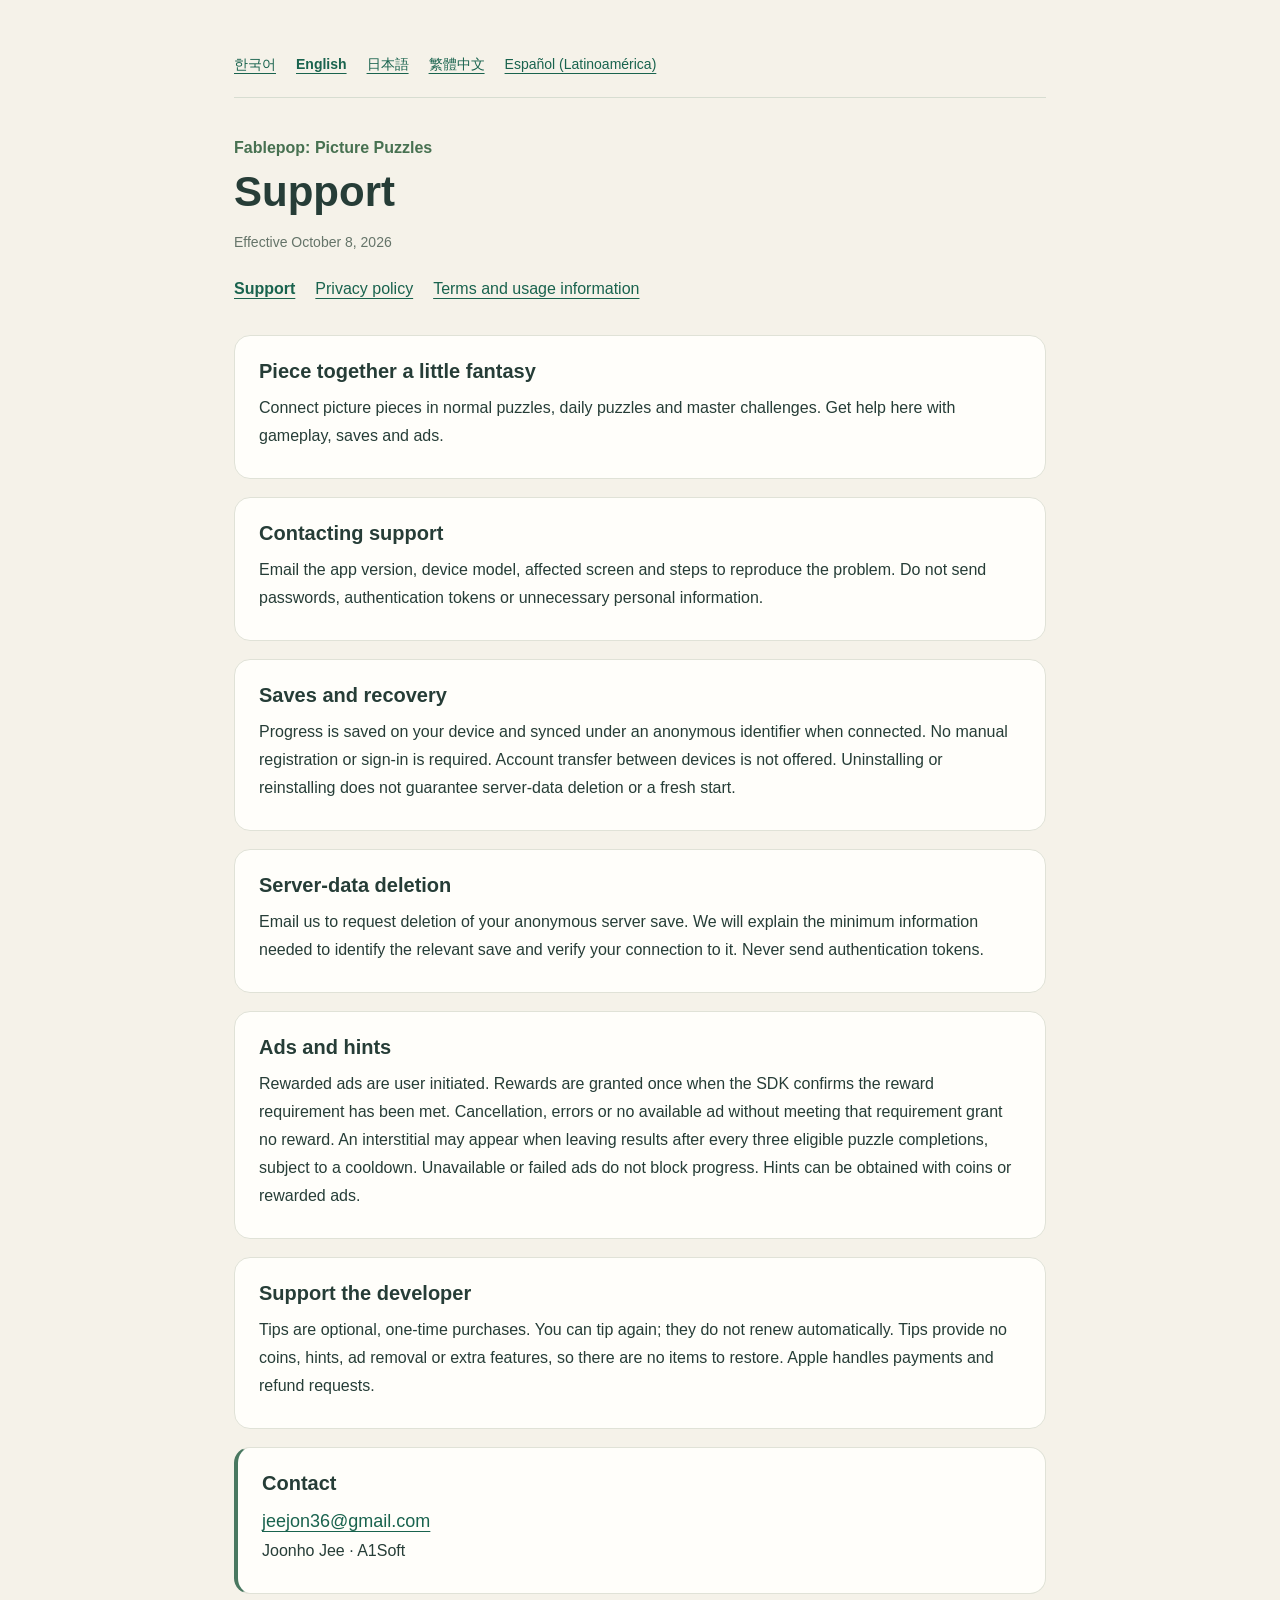
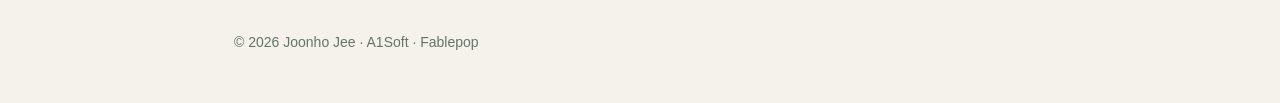
==== fablepop/index.html @ 6d2c57c0 "docs: disclose optional Fablepop developer tips" ====
<!doctype html>
<html lang="en"><head><meta charset="utf-8"><meta name="viewport" content="width=device-width,initial-scale=1"><meta name="description" content="Fablepop: Picture Puzzles — support, privacy and usage information"><title>Fablepop · Support</title><script>const languages=["ko","en","ja","zh-Hant","es-419"];let language=new URLSearchParams(location.search).get('lang');if(!languages.includes(language)){const n=navigator.language.toLowerCase();language=n.startsWith('ko')?'ko':n.startsWith('ja')?'ja':n.startsWith('zh')?'zh-Hant':n.startsWith('es')?'es-419':'en';}document.documentElement.lang=language;</script><link rel="stylesheet" href="./style.css"></head><body><main><nav class="languages" aria-label="Language"><a lang="ko" href="?lang=ko">한국어</a><a lang="en" href="?lang=en">English</a><a lang="ja" href="?lang=ja">日本語</a><a lang="zh-Hant" href="?lang=zh-Hant">繁體中文</a><a lang="es-419" href="?lang=es-419">Español (Latinoamérica)</a></nav><article data-lang="ko" lang="ko"><p class="brand">페이블팝 그림퍼즐</p><h1>고객지원</h1><p class="date">시행일: 2026년 10월 8일</p><nav aria-label="페이블팝 그림퍼즐"><a aria-current="page" href="./?lang=ko">고객지원</a><a  href="./privacy/?lang=ko">개인정보처리방침</a><a  href="./terms/?lang=ko">이용약관 및 안내</a></nav><section><h2>귀여운 환수와 완성하는 그림 이야기</h2><p>그림 조각을 연결하며 일반 퍼즐, 일일 퍼즐과 마스터 도전을 즐겨 보세요. 이 페이지에서 게임 이용, 저장 데이터와 광고 관련 도움을 받을 수 있습니다.</p></section><section><h2>문의할 때 알려 주세요</h2><p>앱 버전, 기기 모델, 문제가 발생한 화면과 재현 순서를 문의 이메일로 보내 주세요. 비밀번호, 인증 토큰이나 불필요한 개인정보는 보내지 마세요.</p></section><section><h2>진행도 저장과 복구</h2><p>별도 회원가입이나 로그인 입력 없이 진행도를 기기에 저장하고, 연결 가능할 때 익명 식별자로 서버와 동기화합니다. 다른 기기로의 계정 이전 기능은 없습니다. 앱 삭제·재설치만으로 서버 데이터 삭제나 진행도 초기화가 보장되지 않습니다.</p></section><section><h2>서버 데이터 삭제 요청</h2><p>서버의 익명 저장 데이터 삭제를 원하면 이메일로 문의해 주세요. 해당 저장 데이터와 요청자의 관계를 확인하는 데 필요한 최소한의 정보를 안내합니다. 인증 토큰은 보내지 마세요.</p></section><section><h2>광고와 힌트</h2><p>보상형 광고는 직접 선택해 시청하며, 광고 SDK가 보상 조건 충족을 확인하면 한 번 지급합니다. 보상 조건을 충족하지 않은 취소·오류·광고 없음에는 보상이 없습니다. 일반 전면 광고는 완료한 퍼즐 3판마다 결과에서 다음 화면으로 이동할 때 표시될 수 있으며 대기 시간 제한이 적용됩니다. 광고가 준비되지 않거나 실패하면 진행을 막지 않습니다. 코인이나 보상형 광고로 힌트를 얻을 수 있습니다.</p></section><section><h2>개발자 후원하기</h2><p>자발적인 일회성 후원입니다. 자동 갱신되지 않으며 반복 후원할 수 있어요. 코인·힌트·광고 제거·추가 기능은 제공하지 않아 복원할 아이템이 없습니다. 결제와 환불 요청은 Apple을 통해 처리됩니다.</p></section><section class="contact"><h2>문의</h2><a href="mailto:jeejon36@gmail.com">jeejon36@gmail.com</a><p>지준호(Joonho Jee) · A1Soft</p></section></article>
<article data-lang="en" lang="en"><p class="brand">Fablepop: Picture Puzzles</p><h1>Support</h1><p class="date">Effective October 8, 2026</p><nav aria-label="Fablepop: Picture Puzzles"><a aria-current="page" href="./?lang=en">Support</a><a  href="./privacy/?lang=en">Privacy policy</a><a  href="./terms/?lang=en">Terms and usage information</a></nav><section><h2>Piece together a little fantasy</h2><p>Connect picture pieces in normal puzzles, daily puzzles and master challenges. Get help here with gameplay, saves and ads.</p></section><section><h2>Contacting support</h2><p>Email the app version, device model, affected screen and steps to reproduce the problem. Do not send passwords, authentication tokens or unnecessary personal information.</p></section><section><h2>Saves and recovery</h2><p>Progress is saved on your device and synced under an anonymous identifier when connected. No manual registration or sign-in is required. Account transfer between devices is not offered. Uninstalling or reinstalling does not guarantee server-data deletion or a fresh start.</p></section><section><h2>Server-data deletion</h2><p>Email us to request deletion of your anonymous server save. We will explain the minimum information needed to identify the relevant save and verify your connection to it. Never send authentication tokens.</p></section><section><h2>Ads and hints</h2><p>Rewarded ads are user initiated. Rewards are granted once when the SDK confirms the reward requirement has been met. Cancellation, errors or no available ad without meeting that requirement grant no reward. An interstitial may appear when leaving results after every three eligible puzzle completions, subject to a cooldown. Unavailable or failed ads do not block progress. Hints can be obtained with coins or rewarded ads.</p></section><section><h2>Support the developer</h2><p>Tips are optional, one-time purchases. You can tip again; they do not renew automatically. Tips provide no coins, hints, ad removal or extra features, so there are no items to restore. Apple handles payments and refund requests.</p></section><section class="contact"><h2>Contact</h2><a href="mailto:jeejon36@gmail.com">jeejon36@gmail.com</a><p>Joonho Jee · A1Soft</p></section></article>
<article data-lang="ja" lang="ja"><p class="brand">フェイブルポップ：絵合わせパズル</p><h1>サポート</h1><p class="date">施行日：2026年10月8日</p><nav aria-label="フェイブルポップ：絵合わせパズル"><a aria-current="page" href="./?lang=ja">サポート</a><a  href="./privacy/?lang=ja">プライバシーポリシー</a><a  href="./terms/?lang=ja">利用規約・利用案内</a></nav><section><h2>幻獣たちの小さな物語</h2><p>絵のピースをつなぎ、通常・デイリー・マスターパズルを楽しめます。ゲーム、保存データ、広告についてはこちらへお問い合わせください。</p></section><section><h2>お問い合わせの際に</h2><p>アプリのバージョン、端末モデル、問題の画面と再現手順をメールでお知らせください。パスワード、認証トークン、不要な個人情報は送らないでください。</p></section><section><h2>保存と復元</h2><p>進行状況は端末に保存され、接続時に匿名識別子でサーバーと同期します。登録・ログイン情報の入力や別端末へのアカウント移行は提供していません。削除・再インストールだけではサーバーデータの削除や初期化は保証されません。サーバーデータの削除はメールでご依頼ください。対象の保存データとの関係を確認するために必要な最小限の情報をご案内します。</p></section><section><h2>広告とヒント</h2><p>リワード広告は任意です。SDKが報酬条件の達成を確認すると一度付与します。条件未達の中止・エラー・広告なしでは報酬はありません。対象パズルを3回クリアするごとに、結果から次の画面へ移動する際に全画面広告が表示される場合があり、待機時間の制限もあります。未準備・失敗した広告は進行を妨げません。コインやリワード広告でヒントを入手できます。</p></section><section><h2>開発者を応援する</h2><p>任意の一度きりの応援です。繰り返し購入できますが、自動更新はありません。コイン、ヒント、広告削除、追加機能は付かないため、復元するアイテムはありません。決済と返金申請はAppleが処理します。</p></section><section class="contact"><h2>お問い合わせ</h2><a href="mailto:jeejon36@gmail.com">jeejon36@gmail.com</a><p>Joonho Jee · A1Soft</p></section></article>
<article data-lang="zh-Hant" lang="zh-Hant"><p class="brand">Fablepop：拼圖物語</p><h1>客戶支援</h1><p class="date">生效日期：2026年10月8日</p><nav aria-label="Fablepop：拼圖物語"><a aria-current="page" href="./?lang=zh-Hant">客戶支援</a><a  href="./privacy/?lang=zh-Hant">隱私權政策</a><a  href="./terms/?lang=zh-Hant">使用條款與說明</a></nav><section><h2>拼出幻獸的小小故事</h2><p>連接圖片碎片，體驗一般、每日與大師拼圖。遊戲、存檔或廣告問題可透過下方信箱聯絡我們。</p></section><section><h2>聯絡時請提供</h2><p>請說明應用程式版本、裝置型號、發生問題的畫面與重現步驟。請勿傳送密碼、驗證權杖或不必要的個人資料。</p></section><section><h2>存檔與復原</h2><p>進度儲存在裝置上，連線時以匿名識別碼與伺服器同步。無須輸入註冊或登入資料，目前不提供跨裝置帳號移轉。移除或重新安裝並不保證刪除伺服器資料或重新開始。如需刪除伺服器存檔，請寄信，我們會說明辨識存檔與確認關係所需的最少資訊。</p></section><section><h2>廣告與提示</h2><p>獎勵廣告由您主動選擇，SDK確認達成獎勵條件後發放一次。未達條件的取消、錯誤或無廣告不發放獎勵。每完成3次符合條件的拼圖後，從結果前往下一畫面時可能顯示插頁廣告，並受冷卻時間限制。未準備好或失敗的廣告不會阻擋進度。可用金幣或獎勵廣告取得提示。</p></section><section><h2>支持開發者</h2><p>這是自願的一次性支持，可重複購買，不會自動續訂。不提供金幣、提示、移除廣告或額外功能，因此沒有可回復的道具。付款及退款申請由Apple處理。</p></section><section class="contact"><h2>聯絡我們</h2><a href="mailto:jeejon36@gmail.com">jeejon36@gmail.com</a><p>Joonho Jee · A1Soft</p></section></article>
<article data-lang="es-419" lang="es-419"><p class="brand">Fablepop: Rompecabezas</p><h1>Ayuda</h1><p class="date">Vigente desde el 8 de octubre de 2026</p><nav aria-label="Fablepop: Rompecabezas"><a aria-current="page" href="./?lang=es-419">Ayuda</a><a  href="./privacy/?lang=es-419">Política de privacidad</a><a  href="./terms/?lang=es-419">Términos e información de uso</a></nav><section><h2>Arma pequeñas historias de fantasía</h2><p>Une piezas en rompecabezas normales, diarios y desafíos de maestro. Aquí puedes pedir ayuda sobre el juego, los datos guardados y los anuncios.</p></section><section><h2>Al contactarnos</h2><p>Envía por correo la versión de la app, el modelo del dispositivo, la pantalla afectada y los pasos para reproducir el problema. No envíes contraseñas, tokens de autenticación ni datos personales innecesarios.</p></section><section><h2>Guardado y recuperación</h2><p>El progreso se guarda en tu dispositivo y se sincroniza con un identificador anónimo cuando hay conexión. No se requiere registro ni ingreso manual. No ofrecemos transferencia de cuentas entre dispositivos. Desinstalar o reinstalar no garantiza eliminar los datos del servidor ni empezar de cero. Para pedir su eliminación, escríbenos; te indicaremos la información mínima para identificar el guardado y verificar tu relación con él.</p></section><section><h2>Anuncios y pistas</h2><p>Los anuncios con recompensa son opcionales y otorgan la recompensa una vez cuando el SDK confirma el cumplimiento de la condición. Las cancelaciones, los errores o la falta de anuncios sin cumplirla no dan recompensa. Puede aparecer un anuncio intersticial al salir del resultado después de cada tres rompecabezas completados que cumplan las condiciones, sujeto a un tiempo de espera. Si el anuncio no está listo o falla, no bloquea el avance. Puedes obtener pistas con monedas o anuncios con recompensa.</p></section><section><h2>Apoya al desarrollador</h2><p>Las propinas son opcionales y de pago único. Puedes volver a apoyar; no se renuevan automáticamente. No incluyen monedas, pistas, eliminación de anuncios ni funciones adicionales, así que no hay objetos que restaurar. Apple procesa los pagos y las solicitudes de reembolso.</p></section><section class="contact"><h2>Contacto</h2><a href="mailto:jeejon36@gmail.com">jeejon36@gmail.com</a><p>Joonho Jee · A1Soft</p></section></article><footer>© 2026 Joonho Jee · A1Soft · Fablepop</footer></main><script>document.title=document.querySelector('[data-lang="'+language+'"] h1').textContent+' · Fablepop';document.querySelectorAll('.languages a').forEach(a=>{if(a.lang===language)a.setAttribute('aria-current','true');});</script></body></html>
---- fablepop/style.css ----
:root{color-scheme:light;font-family:-apple-system,BlinkMacSystemFont,"Segoe UI",sans-serif;color:#263d37;background:#f5f2e9;font-size:16px;line-height:1.75}*{box-sizing:border-box}body{margin:0}main{max-width:860px;margin:auto;padding:32px 24px 48px}nav{display:flex;flex-wrap:wrap;gap:10px 20px;margin:20px 0 32px}a{color:#19634e;text-underline-offset:4px;overflow-wrap:anywhere}a:focus-visible{outline:3px solid #b87518;outline-offset:5px;border-radius:3px}[aria-current]{font-weight:750}.languages{font-size:14px;border-bottom:1px solid #d7ddd1;padding-bottom:20px}.brand{font-size:16px;font-weight:700;color:#477151;margin:36px 0 4px}h1{font-size:clamp(28px,5vw,42px);line-height:1.25;margin:0 0 12px;overflow-wrap:anywhere}.date,footer{font-size:14px;color:#657469}section{padding:20px 24px;margin:18px 0;background:#fffefa;border:1px solid #e0e2d7;border-radius:16px}h2{font-size:20px;line-height:1.5;margin:0 0 8px}p{margin:0 0 8px;overflow-wrap:anywhere}.contact{border-left:4px solid #497860}.contact a{font-size:18px}footer{margin-top:36px}[data-lang]{display:none}html[lang=ko] [data-lang=ko],html[lang=en] [data-lang=en],html[lang=ja] [data-lang=ja],html[lang=zh-Hant] [data-lang=zh-Hant],html[lang=es-419] [data-lang=es-419]{display:block}@media(max-width:480px){main{padding:16px 18px 32px}section{padding:18px}nav{gap:12px 16px}h2{font-size:18px}}
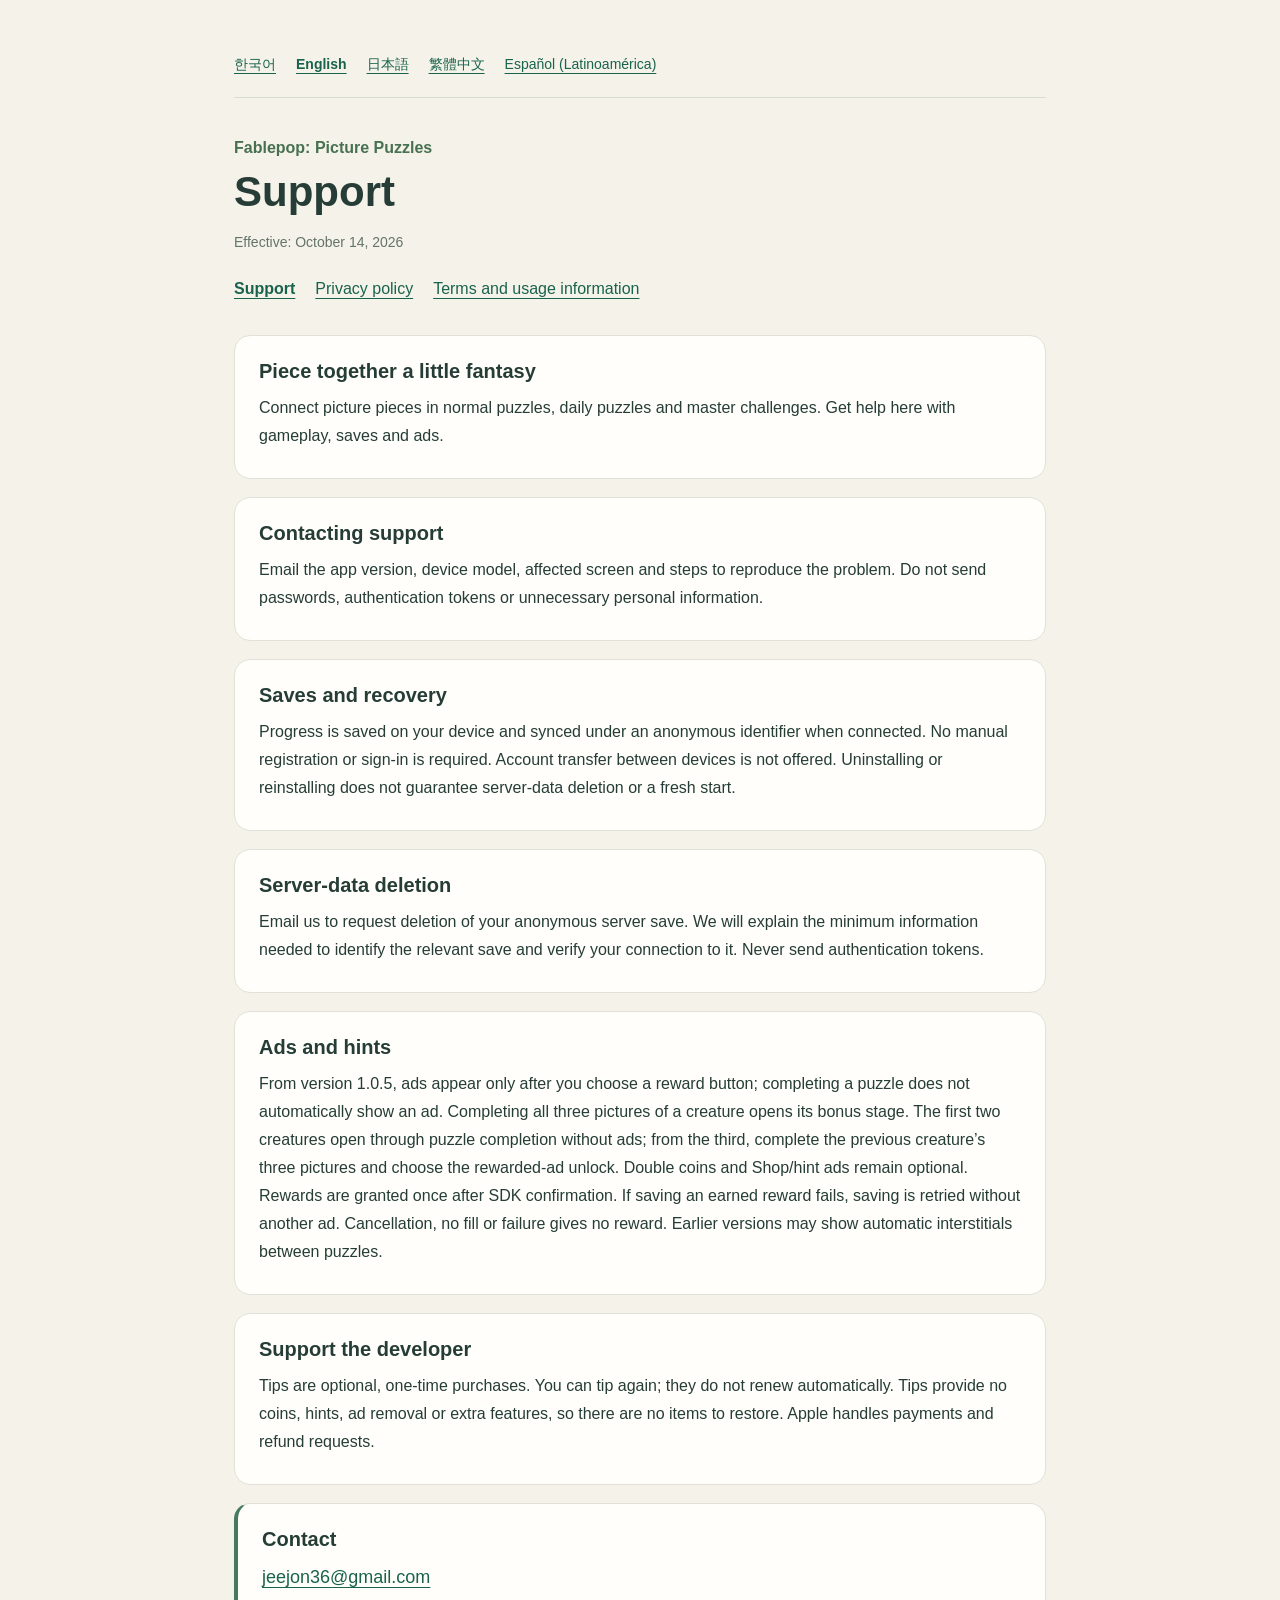
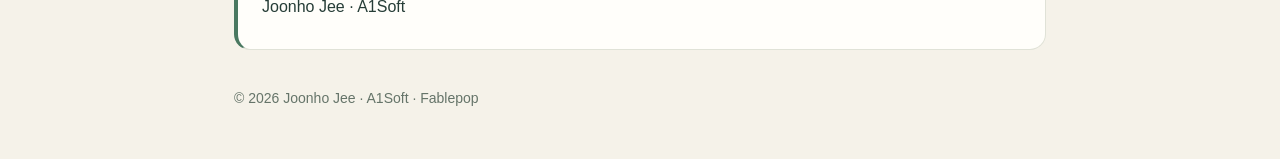
==== commit 7fa4ac69: "docs: disclose Fablepop 1.0.5 analytics and optional ads" ====
--- a/fablepop/index.html
+++ b/fablepop/index.html
@@ -1,6 +1,6 @@
 <!doctype html>
-<html lang="en"><head><meta charset="utf-8"><meta name="viewport" content="width=device-width,initial-scale=1"><meta name="description" content="Fablepop: Picture Puzzles — support, privacy and usage information"><title>Fablepop · Support</title><script>const languages=["ko","en","ja","zh-Hant","es-419"];let language=new URLSearchParams(location.search).get('lang');if(!languages.includes(language)){const n=navigator.language.toLowerCase();language=n.startsWith('ko')?'ko':n.startsWith('ja')?'ja':n.startsWith('zh')?'zh-Hant':n.startsWith('es')?'es-419':'en';}document.documentElement.lang=language;</script><link rel="stylesheet" href="./style.css"></head><body><main><nav class="languages" aria-label="Language"><a lang="ko" href="?lang=ko">한국어</a><a lang="en" href="?lang=en">English</a><a lang="ja" href="?lang=ja">日本語</a><a lang="zh-Hant" href="?lang=zh-Hant">繁體中文</a><a lang="es-419" href="?lang=es-419">Español (Latinoamérica)</a></nav><article data-lang="ko" lang="ko"><p class="brand">페이블팝 그림퍼즐</p><h1>고객지원</h1><p class="date">시행일: 2026년 10월 8일</p><nav aria-label="페이블팝 그림퍼즐"><a aria-current="page" href="./?lang=ko">고객지원</a><a  href="./privacy/?lang=ko">개인정보처리방침</a><a  href="./terms/?lang=ko">이용약관 및 안내</a></nav><section><h2>귀여운 환수와 완성하는 그림 이야기</h2><p>그림 조각을 연결하며 일반 퍼즐, 일일 퍼즐과 마스터 도전을 즐겨 보세요. 이 페이지에서 게임 이용, 저장 데이터와 광고 관련 도움을 받을 수 있습니다.</p></section><section><h2>문의할 때 알려 주세요</h2><p>앱 버전, 기기 모델, 문제가 발생한 화면과 재현 순서를 문의 이메일로 보내 주세요. 비밀번호, 인증 토큰이나 불필요한 개인정보는 보내지 마세요.</p></section><section><h2>진행도 저장과 복구</h2><p>별도 회원가입이나 로그인 입력 없이 진행도를 기기에 저장하고, 연결 가능할 때 익명 식별자로 서버와 동기화합니다. 다른 기기로의 계정 이전 기능은 없습니다. 앱 삭제·재설치만으로 서버 데이터 삭제나 진행도 초기화가 보장되지 않습니다.</p></section><section><h2>서버 데이터 삭제 요청</h2><p>서버의 익명 저장 데이터 삭제를 원하면 이메일로 문의해 주세요. 해당 저장 데이터와 요청자의 관계를 확인하는 데 필요한 최소한의 정보를 안내합니다. 인증 토큰은 보내지 마세요.</p></section><section><h2>광고와 힌트</h2><p>보상형 광고는 직접 선택해 시청하며, 광고 SDK가 보상 조건 충족을 확인하면 한 번 지급합니다. 보상 조건을 충족하지 않은 취소·오류·광고 없음에는 보상이 없습니다. 일반 전면 광고는 완료한 퍼즐 3판마다 결과에서 다음 화면으로 이동할 때 표시될 수 있으며 대기 시간 제한이 적용됩니다. 광고가 준비되지 않거나 실패하면 진행을 막지 않습니다. 코인이나 보상형 광고로 힌트를 얻을 수 있습니다.</p></section><section><h2>개발자 후원하기</h2><p>자발적인 일회성 후원입니다. 자동 갱신되지 않으며 반복 후원할 수 있어요. 코인·힌트·광고 제거·추가 기능은 제공하지 않아 복원할 아이템이 없습니다. 결제와 환불 요청은 Apple을 통해 처리됩니다.</p></section><section class="contact"><h2>문의</h2><a href="mailto:jeejon36@gmail.com">jeejon36@gmail.com</a><p>지준호(Joonho Jee) · A1Soft</p></section></article>
-<article data-lang="en" lang="en"><p class="brand">Fablepop: Picture Puzzles</p><h1>Support</h1><p class="date">Effective October 8, 2026</p><nav aria-label="Fablepop: Picture Puzzles"><a aria-current="page" href="./?lang=en">Support</a><a  href="./privacy/?lang=en">Privacy policy</a><a  href="./terms/?lang=en">Terms and usage information</a></nav><section><h2>Piece together a little fantasy</h2><p>Connect picture pieces in normal puzzles, daily puzzles and master challenges. Get help here with gameplay, saves and ads.</p></section><section><h2>Contacting support</h2><p>Email the app version, device model, affected screen and steps to reproduce the problem. Do not send passwords, authentication tokens or unnecessary personal information.</p></section><section><h2>Saves and recovery</h2><p>Progress is saved on your device and synced under an anonymous identifier when connected. No manual registration or sign-in is required. Account transfer between devices is not offered. Uninstalling or reinstalling does not guarantee server-data deletion or a fresh start.</p></section><section><h2>Server-data deletion</h2><p>Email us to request deletion of your anonymous server save. We will explain the minimum information needed to identify the relevant save and verify your connection to it. Never send authentication tokens.</p></section><section><h2>Ads and hints</h2><p>Rewarded ads are user initiated. Rewards are granted once when the SDK confirms the reward requirement has been met. Cancellation, errors or no available ad without meeting that requirement grant no reward. An interstitial may appear when leaving results after every three eligible puzzle completions, subject to a cooldown. Unavailable or failed ads do not block progress. Hints can be obtained with coins or rewarded ads.</p></section><section><h2>Support the developer</h2><p>Tips are optional, one-time purchases. You can tip again; they do not renew automatically. Tips provide no coins, hints, ad removal or extra features, so there are no items to restore. Apple handles payments and refund requests.</p></section><section class="contact"><h2>Contact</h2><a href="mailto:jeejon36@gmail.com">jeejon36@gmail.com</a><p>Joonho Jee · A1Soft</p></section></article>
-<article data-lang="ja" lang="ja"><p class="brand">フェイブルポップ：絵合わせパズル</p><h1>サポート</h1><p class="date">施行日：2026年10月8日</p><nav aria-label="フェイブルポップ：絵合わせパズル"><a aria-current="page" href="./?lang=ja">サポート</a><a  href="./privacy/?lang=ja">プライバシーポリシー</a><a  href="./terms/?lang=ja">利用規約・利用案内</a></nav><section><h2>幻獣たちの小さな物語</h2><p>絵のピースをつなぎ、通常・デイリー・マスターパズルを楽しめます。ゲーム、保存データ、広告についてはこちらへお問い合わせください。</p></section><section><h2>お問い合わせの際に</h2><p>アプリのバージョン、端末モデル、問題の画面と再現手順をメールでお知らせください。パスワード、認証トークン、不要な個人情報は送らないでください。</p></section><section><h2>保存と復元</h2><p>進行状況は端末に保存され、接続時に匿名識別子でサーバーと同期します。登録・ログイン情報の入力や別端末へのアカウント移行は提供していません。削除・再インストールだけではサーバーデータの削除や初期化は保証されません。サーバーデータの削除はメールでご依頼ください。対象の保存データとの関係を確認するために必要な最小限の情報をご案内します。</p></section><section><h2>広告とヒント</h2><p>リワード広告は任意です。SDKが報酬条件の達成を確認すると一度付与します。条件未達の中止・エラー・広告なしでは報酬はありません。対象パズルを3回クリアするごとに、結果から次の画面へ移動する際に全画面広告が表示される場合があり、待機時間の制限もあります。未準備・失敗した広告は進行を妨げません。コインやリワード広告でヒントを入手できます。</p></section><section><h2>開発者を応援する</h2><p>任意の一度きりの応援です。繰り返し購入できますが、自動更新はありません。コイン、ヒント、広告削除、追加機能は付かないため、復元するアイテムはありません。決済と返金申請はAppleが処理します。</p></section><section class="contact"><h2>お問い合わせ</h2><a href="mailto:jeejon36@gmail.com">jeejon36@gmail.com</a><p>Joonho Jee · A1Soft</p></section></article>
-<article data-lang="zh-Hant" lang="zh-Hant"><p class="brand">Fablepop：拼圖物語</p><h1>客戶支援</h1><p class="date">生效日期：2026年10月8日</p><nav aria-label="Fablepop：拼圖物語"><a aria-current="page" href="./?lang=zh-Hant">客戶支援</a><a  href="./privacy/?lang=zh-Hant">隱私權政策</a><a  href="./terms/?lang=zh-Hant">使用條款與說明</a></nav><section><h2>拼出幻獸的小小故事</h2><p>連接圖片碎片，體驗一般、每日與大師拼圖。遊戲、存檔或廣告問題可透過下方信箱聯絡我們。</p></section><section><h2>聯絡時請提供</h2><p>請說明應用程式版本、裝置型號、發生問題的畫面與重現步驟。請勿傳送密碼、驗證權杖或不必要的個人資料。</p></section><section><h2>存檔與復原</h2><p>進度儲存在裝置上，連線時以匿名識別碼與伺服器同步。無須輸入註冊或登入資料，目前不提供跨裝置帳號移轉。移除或重新安裝並不保證刪除伺服器資料或重新開始。如需刪除伺服器存檔，請寄信，我們會說明辨識存檔與確認關係所需的最少資訊。</p></section><section><h2>廣告與提示</h2><p>獎勵廣告由您主動選擇，SDK確認達成獎勵條件後發放一次。未達條件的取消、錯誤或無廣告不發放獎勵。每完成3次符合條件的拼圖後，從結果前往下一畫面時可能顯示插頁廣告，並受冷卻時間限制。未準備好或失敗的廣告不會阻擋進度。可用金幣或獎勵廣告取得提示。</p></section><section><h2>支持開發者</h2><p>這是自願的一次性支持，可重複購買，不會自動續訂。不提供金幣、提示、移除廣告或額外功能，因此沒有可回復的道具。付款及退款申請由Apple處理。</p></section><section class="contact"><h2>聯絡我們</h2><a href="mailto:jeejon36@gmail.com">jeejon36@gmail.com</a><p>Joonho Jee · A1Soft</p></section></article>
-<article data-lang="es-419" lang="es-419"><p class="brand">Fablepop: Rompecabezas</p><h1>Ayuda</h1><p class="date">Vigente desde el 8 de octubre de 2026</p><nav aria-label="Fablepop: Rompecabezas"><a aria-current="page" href="./?lang=es-419">Ayuda</a><a  href="./privacy/?lang=es-419">Política de privacidad</a><a  href="./terms/?lang=es-419">Términos e información de uso</a></nav><section><h2>Arma pequeñas historias de fantasía</h2><p>Une piezas en rompecabezas normales, diarios y desafíos de maestro. Aquí puedes pedir ayuda sobre el juego, los datos guardados y los anuncios.</p></section><section><h2>Al contactarnos</h2><p>Envía por correo la versión de la app, el modelo del dispositivo, la pantalla afectada y los pasos para reproducir el problema. No envíes contraseñas, tokens de autenticación ni datos personales innecesarios.</p></section><section><h2>Guardado y recuperación</h2><p>El progreso se guarda en tu dispositivo y se sincroniza con un identificador anónimo cuando hay conexión. No se requiere registro ni ingreso manual. No ofrecemos transferencia de cuentas entre dispositivos. Desinstalar o reinstalar no garantiza eliminar los datos del servidor ni empezar de cero. Para pedir su eliminación, escríbenos; te indicaremos la información mínima para identificar el guardado y verificar tu relación con él.</p></section><section><h2>Anuncios y pistas</h2><p>Los anuncios con recompensa son opcionales y otorgan la recompensa una vez cuando el SDK confirma el cumplimiento de la condición. Las cancelaciones, los errores o la falta de anuncios sin cumplirla no dan recompensa. Puede aparecer un anuncio intersticial al salir del resultado después de cada tres rompecabezas completados que cumplan las condiciones, sujeto a un tiempo de espera. Si el anuncio no está listo o falla, no bloquea el avance. Puedes obtener pistas con monedas o anuncios con recompensa.</p></section><section><h2>Apoya al desarrollador</h2><p>Las propinas son opcionales y de pago único. Puedes volver a apoyar; no se renuevan automáticamente. No incluyen monedas, pistas, eliminación de anuncios ni funciones adicionales, así que no hay objetos que restaurar. Apple procesa los pagos y las solicitudes de reembolso.</p></section><section class="contact"><h2>Contacto</h2><a href="mailto:jeejon36@gmail.com">jeejon36@gmail.com</a><p>Joonho Jee · A1Soft</p></section></article><footer>© 2026 Joonho Jee · A1Soft · Fablepop</footer></main><script>document.title=document.querySelector('[data-lang="'+language+'"] h1').textContent+' · Fablepop';document.querySelectorAll('.languages a').forEach(a=>{if(a.lang===language)a.setAttribute('aria-current','true');});</script></body></html>
+<html lang="en"><head><meta charset="utf-8"><meta name="viewport" content="width=device-width,initial-scale=1"><meta name="description" content="Fablepop: Picture Puzzles — support, privacy and usage information"><title>Fablepop · Support</title><script>const languages=["ko","en","ja","zh-Hant","es-419"];let language=new URLSearchParams(location.search).get('lang');if(!languages.includes(language)){const n=navigator.language.toLowerCase();language=n.startsWith('ko')?'ko':n.startsWith('ja')?'ja':n.startsWith('zh')?'zh-Hant':n.startsWith('es')?'es-419':'en';}document.documentElement.lang=language;</script><link rel="stylesheet" href="./style.css"></head><body><main><nav class="languages" aria-label="Language"><a lang="ko" href="?lang=ko">한국어</a><a lang="en" href="?lang=en">English</a><a lang="ja" href="?lang=ja">日本語</a><a lang="zh-Hant" href="?lang=zh-Hant">繁體中文</a><a lang="es-419" href="?lang=es-419">Español (Latinoamérica)</a></nav><article data-lang="ko" lang="ko"><p class="brand">페이블팝 그림퍼즐</p><h1>고객지원</h1><p class="date">시행일: 2026년 10월 14일</p><nav aria-label="페이블팝 그림퍼즐"><a aria-current="page" href="./?lang=ko">고객지원</a><a  href="./privacy/?lang=ko">개인정보처리방침</a><a  href="./terms/?lang=ko">이용약관 및 안내</a></nav><section><h2>귀여운 환수와 완성하는 그림 이야기</h2><p>그림 조각을 연결하며 일반 퍼즐, 일일 퍼즐과 마스터 도전을 즐겨 보세요. 이 페이지에서 게임 이용, 저장 데이터와 광고 관련 도움을 받을 수 있습니다.</p></section><section><h2>문의할 때 알려 주세요</h2><p>앱 버전, 기기 모델, 문제가 발생한 화면과 재현 순서를 문의 이메일로 보내 주세요. 비밀번호, 인증 토큰이나 불필요한 개인정보는 보내지 마세요.</p></section><section><h2>진행도 저장과 복구</h2><p>별도 회원가입이나 로그인 입력 없이 진행도를 기기에 저장하고, 연결 가능할 때 익명 식별자로 서버와 동기화합니다. 다른 기기로의 계정 이전 기능은 없습니다. 앱 삭제·재설치만으로 서버 데이터 삭제나 진행도 초기화가 보장되지 않습니다.</p></section><section><h2>서버 데이터 삭제 요청</h2><p>서버의 익명 저장 데이터 삭제를 원하면 이메일로 문의해 주세요. 해당 저장 데이터와 요청자의 관계를 확인하는 데 필요한 최소한의 정보를 안내합니다. 인증 토큰은 보내지 마세요.</p></section><section><h2>광고와 힌트</h2><p>1.0.5부터 광고는 이용자가 보상 버튼을 직접 선택할 때만 표시됩니다. 퍼즐 완료만으로 자동 광고가 나오지 않습니다. 각 환수의 그림 3장을 완성하면 보너스 판이 열립니다. 첫 두 환수는 이전 그림을 완료하면 광고 없이 열리고, 세 번째부터는 이전 환수의 그림 3장을 완료한 뒤 광고를 선택해 해금합니다. 2배 코인 보상과 상점·힌트 광고도 선택 사항입니다. SDK가 보상 조건 충족을 확인하면 한 번 지급하며, 보상을 얻은 뒤 저장에 실패하면 광고를 다시 보지 않고 저장을 재시도합니다. 취소·광고 없음·실패 시 보상은 지급되지 않습니다. 이전 버전에는 퍼즐 사이에 자동 전면 광고가 있을 수 있습니다.</p></section><section><h2>개발자 후원하기</h2><p>자발적인 일회성 후원입니다. 자동 갱신되지 않으며 반복 후원할 수 있어요. 코인·힌트·광고 제거·추가 기능은 제공하지 않아 복원할 아이템이 없습니다. 결제와 환불 요청은 Apple을 통해 처리됩니다.</p></section><section class="contact"><h2>문의</h2><a href="mailto:jeejon36@gmail.com">jeejon36@gmail.com</a><p>지준호(Joonho Jee) · A1Soft</p></section></article>
+<article data-lang="en" lang="en"><p class="brand">Fablepop: Picture Puzzles</p><h1>Support</h1><p class="date">Effective: October 14, 2026</p><nav aria-label="Fablepop: Picture Puzzles"><a aria-current="page" href="./?lang=en">Support</a><a  href="./privacy/?lang=en">Privacy policy</a><a  href="./terms/?lang=en">Terms and usage information</a></nav><section><h2>Piece together a little fantasy</h2><p>Connect picture pieces in normal puzzles, daily puzzles and master challenges. Get help here with gameplay, saves and ads.</p></section><section><h2>Contacting support</h2><p>Email the app version, device model, affected screen and steps to reproduce the problem. Do not send passwords, authentication tokens or unnecessary personal information.</p></section><section><h2>Saves and recovery</h2><p>Progress is saved on your device and synced under an anonymous identifier when connected. No manual registration or sign-in is required. Account transfer between devices is not offered. Uninstalling or reinstalling does not guarantee server-data deletion or a fresh start.</p></section><section><h2>Server-data deletion</h2><p>Email us to request deletion of your anonymous server save. We will explain the minimum information needed to identify the relevant save and verify your connection to it. Never send authentication tokens.</p></section><section><h2>Ads and hints</h2><p>From version 1.0.5, ads appear only after you choose a reward button; completing a puzzle does not automatically show an ad. Completing all three pictures of a creature opens its bonus stage. The first two creatures open through puzzle completion without ads; from the third, complete the previous creature’s three pictures and choose the rewarded-ad unlock. Double coins and Shop/hint ads remain optional. Rewards are granted once after SDK confirmation. If saving an earned reward fails, saving is retried without another ad. Cancellation, no fill or failure gives no reward. Earlier versions may show automatic interstitials between puzzles.</p></section><section><h2>Support the developer</h2><p>Tips are optional, one-time purchases. You can tip again; they do not renew automatically. Tips provide no coins, hints, ad removal or extra features, so there are no items to restore. Apple handles payments and refund requests.</p></section><section class="contact"><h2>Contact</h2><a href="mailto:jeejon36@gmail.com">jeejon36@gmail.com</a><p>Joonho Jee · A1Soft</p></section></article>
+<article data-lang="ja" lang="ja"><p class="brand">フェイブルポップ：絵合わせパズル</p><h1>サポート</h1><p class="date">施行日：2026年10月14日</p><nav aria-label="フェイブルポップ：絵合わせパズル"><a aria-current="page" href="./?lang=ja">サポート</a><a  href="./privacy/?lang=ja">プライバシーポリシー</a><a  href="./terms/?lang=ja">利用規約・利用案内</a></nav><section><h2>幻獣たちの小さな物語</h2><p>絵のピースをつなぎ、通常・デイリー・マスターパズルを楽しめます。ゲーム、保存データ、広告についてはこちらへお問い合わせください。</p></section><section><h2>お問い合わせの際に</h2><p>アプリのバージョン、端末モデル、問題の画面と再現手順をメールでお知らせください。パスワード、認証トークン、不要な個人情報は送らないでください。</p></section><section><h2>保存と復元</h2><p>進行状況は端末に保存され、接続時に匿名識別子でサーバーと同期します。登録・ログイン情報の入力や別端末へのアカウント移行は提供していません。削除・再インストールだけではサーバーデータの削除や初期化は保証されません。サーバーデータの削除はメールでご依頼ください。対象の保存データとの関係を確認するために必要な最小限の情報をご案内します。</p></section><section><h2>広告とヒント</h2><p>1.0.5以降、広告は報酬ボタンを自分で選んだ場合にのみ表示され、パズルのクリアだけでは自動表示されません。幻獣の絵3枚を完成するとボーナスステージが開きます。最初の2体は前の絵を完成すると広告なしで開き、3体目以降は前の幻獣の絵3枚を完成した後、報酬広告を選んで解放します。コイン2倍やショップ・ヒントの広告も任意です。SDKが条件達成を確認すると報酬を1回付与します。獲得後の保存に失敗した場合は広告を再視聴せず保存を再試行します。キャンセル・広告なし・失敗では報酬は付与されません。旧バージョンではパズル間に自動広告が表示される場合があります。</p></section><section><h2>開発者を応援する</h2><p>任意の一度きりの応援です。繰り返し購入できますが、自動更新はありません。コイン、ヒント、広告削除、追加機能は付かないため、復元するアイテムはありません。決済と返金申請はAppleが処理します。</p></section><section class="contact"><h2>お問い合わせ</h2><a href="mailto:jeejon36@gmail.com">jeejon36@gmail.com</a><p>Joonho Jee · A1Soft</p></section></article>
+<article data-lang="zh-Hant" lang="zh-Hant"><p class="brand">Fablepop：拼圖物語</p><h1>客戶支援</h1><p class="date">生效日期：2026年10月14日</p><nav aria-label="Fablepop：拼圖物語"><a aria-current="page" href="./?lang=zh-Hant">客戶支援</a><a  href="./privacy/?lang=zh-Hant">隱私權政策</a><a  href="./terms/?lang=zh-Hant">使用條款與說明</a></nav><section><h2>拼出幻獸的小小故事</h2><p>連接圖片碎片，體驗一般、每日與大師拼圖。遊戲、存檔或廣告問題可透過下方信箱聯絡我們。</p></section><section><h2>聯絡時請提供</h2><p>請說明應用程式版本、裝置型號、發生問題的畫面與重現步驟。請勿傳送密碼、驗證權杖或不必要的個人資料。</p></section><section><h2>存檔與復原</h2><p>進度儲存在裝置上，連線時以匿名識別碼與伺服器同步。無須輸入註冊或登入資料，目前不提供跨裝置帳號移轉。移除或重新安裝並不保證刪除伺服器資料或重新開始。如需刪除伺服器存檔，請寄信，我們會說明辨識存檔與確認關係所需的最少資訊。</p></section><section><h2>廣告與提示</h2><p>自1.0.5起，只有主動選擇獎勵按鈕才會顯示廣告，完成拼圖不會自動跳出廣告。完成同一幻獸的3張圖片可解鎖獎勵關卡。前兩隻幻獸只需完成前面的拼圖；第三隻起，完成前一隻幻獸的3張圖片後，可選擇觀看獎勵廣告解鎖。雙倍金幣及商店、提示廣告也由你選擇。SDK確認符合條件後只發放一次獎勵。獲得獎勵後若儲存失敗，會重試儲存而不要求再看廣告。取消、沒有廣告或失敗不會獲得獎勵。舊版本可能在拼圖之間自動顯示插頁廣告。</p></section><section><h2>支持開發者</h2><p>這是自願的一次性支持，可重複購買，不會自動續訂。不提供金幣、提示、移除廣告或額外功能，因此沒有可回復的道具。付款及退款申請由Apple處理。</p></section><section class="contact"><h2>聯絡我們</h2><a href="mailto:jeejon36@gmail.com">jeejon36@gmail.com</a><p>Joonho Jee · A1Soft</p></section></article>
+<article data-lang="es-419" lang="es-419"><p class="brand">Fablepop: Rompecabezas</p><h1>Ayuda</h1><p class="date">Vigente desde el 14 de octubre de 2026</p><nav aria-label="Fablepop: Rompecabezas"><a aria-current="page" href="./?lang=es-419">Ayuda</a><a  href="./privacy/?lang=es-419">Política de privacidad</a><a  href="./terms/?lang=es-419">Términos e información de uso</a></nav><section><h2>Arma pequeñas historias de fantasía</h2><p>Une piezas en rompecabezas normales, diarios y desafíos de maestro. Aquí puedes pedir ayuda sobre el juego, los datos guardados y los anuncios.</p></section><section><h2>Al contactarnos</h2><p>Envía por correo la versión de la app, el modelo del dispositivo, la pantalla afectada y los pasos para reproducir el problema. No envíes contraseñas, tokens de autenticación ni datos personales innecesarios.</p></section><section><h2>Guardado y recuperación</h2><p>El progreso se guarda en tu dispositivo y se sincroniza con un identificador anónimo cuando hay conexión. No se requiere registro ni ingreso manual. No ofrecemos transferencia de cuentas entre dispositivos. Desinstalar o reinstalar no garantiza eliminar los datos del servidor ni empezar de cero. Para pedir su eliminación, escríbenos; te indicaremos la información mínima para identificar el guardado y verificar tu relación con él.</p></section><section><h2>Anuncios y pistas</h2><p>Desde la versión 1.0.5, los anuncios aparecen solo al elegir un botón de recompensa; completar un rompecabezas no muestra anuncios automáticamente. Completar las tres imágenes de una criatura abre su nivel de bonificación. Las primeras dos criaturas se abren al completar las imágenes anteriores, sin anuncios. Desde la tercera, completa las tres imágenes de la criatura anterior y elige el anuncio con recompensa para desbloquearla. Duplicar monedas y los anuncios de tienda o pistas siguen siendo opcionales. La recompensa se entrega una vez tras la confirmación del SDK. Si falla el guardado de una recompensa ganada, se reintenta sin otro anuncio. Cancelar, no tener anuncios disponibles o un error no otorga recompensas. Versiones anteriores pueden mostrar intersticiales automáticos entre rompecabezas.</p></section><section><h2>Apoya al desarrollador</h2><p>Las propinas son opcionales y de pago único. Puedes volver a apoyar; no se renuevan automáticamente. No incluyen monedas, pistas, eliminación de anuncios ni funciones adicionales, así que no hay objetos que restaurar. Apple procesa los pagos y las solicitudes de reembolso.</p></section><section class="contact"><h2>Contacto</h2><a href="mailto:jeejon36@gmail.com">jeejon36@gmail.com</a><p>Joonho Jee · A1Soft</p></section></article><footer>© 2026 Joonho Jee · A1Soft · Fablepop</footer></main><script>document.title=document.querySelector('[data-lang="'+language+'"] h1').textContent+' · Fablepop';document.querySelectorAll('.languages a').forEach(a=>{if(a.lang===language)a.setAttribute('aria-current','true');});</script></body></html>
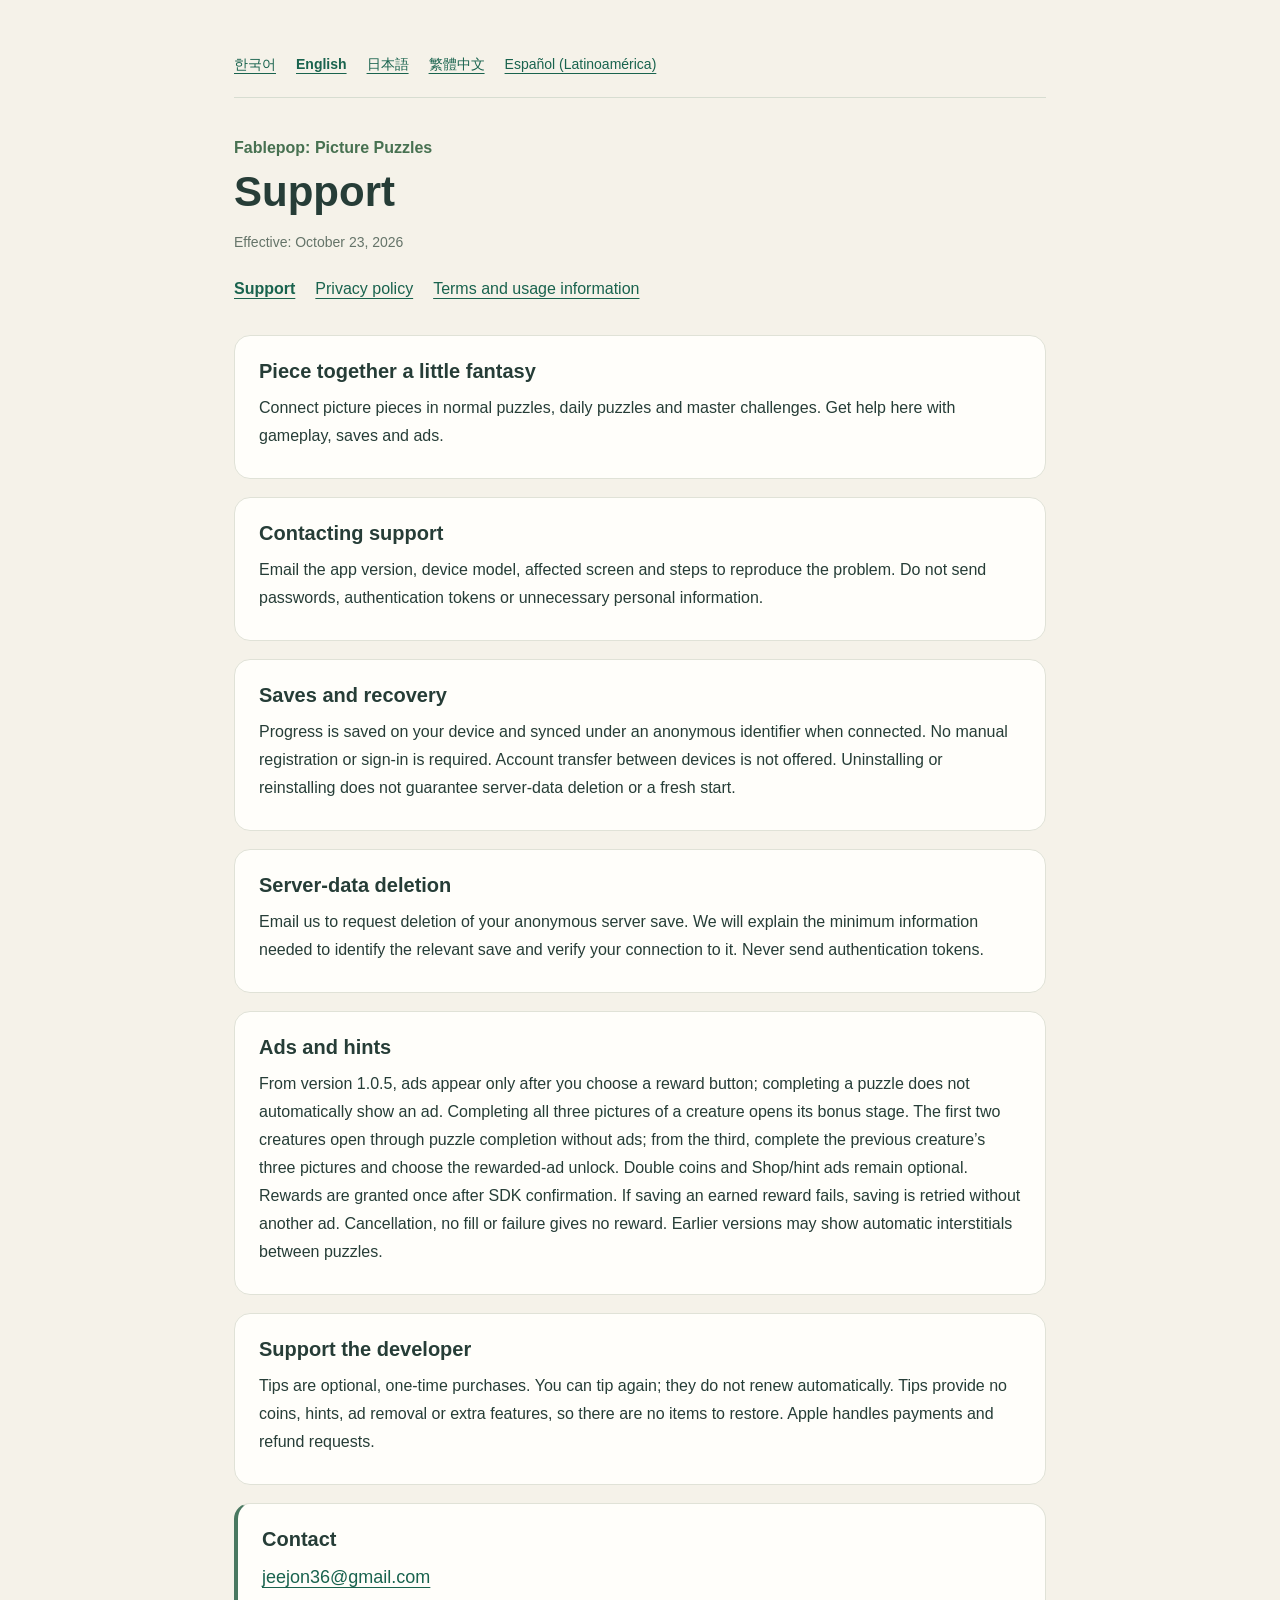
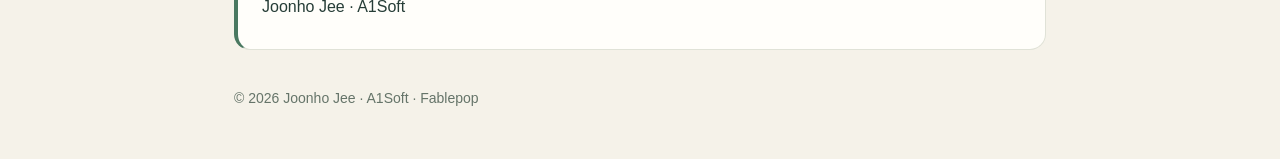
==== commit 15d454f8: "docs(fablepop): disclose Android privacy behavior and iOS-only tips" ====
--- a/fablepop/index.html
+++ b/fablepop/index.html
@@ -1,6 +1,6 @@
 <!doctype html>
-<html lang="en"><head><meta charset="utf-8"><meta name="viewport" content="width=device-width,initial-scale=1"><meta name="description" content="Fablepop: Picture Puzzles — support, privacy and usage information"><title>Fablepop · Support</title><script>const languages=["ko","en","ja","zh-Hant","es-419"];let language=new URLSearchParams(location.search).get('lang');if(!languages.includes(language)){const n=navigator.language.toLowerCase();language=n.startsWith('ko')?'ko':n.startsWith('ja')?'ja':n.startsWith('zh')?'zh-Hant':n.startsWith('es')?'es-419':'en';}document.documentElement.lang=language;</script><link rel="stylesheet" href="./style.css"></head><body><main><nav class="languages" aria-label="Language"><a lang="ko" href="?lang=ko">한국어</a><a lang="en" href="?lang=en">English</a><a lang="ja" href="?lang=ja">日本語</a><a lang="zh-Hant" href="?lang=zh-Hant">繁體中文</a><a lang="es-419" href="?lang=es-419">Español (Latinoamérica)</a></nav><article data-lang="ko" lang="ko"><p class="brand">페이블팝 그림퍼즐</p><h1>고객지원</h1><p class="date">시행일: 2026년 10월 14일</p><nav aria-label="페이블팝 그림퍼즐"><a aria-current="page" href="./?lang=ko">고객지원</a><a  href="./privacy/?lang=ko">개인정보처리방침</a><a  href="./terms/?lang=ko">이용약관 및 안내</a></nav><section><h2>귀여운 환수와 완성하는 그림 이야기</h2><p>그림 조각을 연결하며 일반 퍼즐, 일일 퍼즐과 마스터 도전을 즐겨 보세요. 이 페이지에서 게임 이용, 저장 데이터와 광고 관련 도움을 받을 수 있습니다.</p></section><section><h2>문의할 때 알려 주세요</h2><p>앱 버전, 기기 모델, 문제가 발생한 화면과 재현 순서를 문의 이메일로 보내 주세요. 비밀번호, 인증 토큰이나 불필요한 개인정보는 보내지 마세요.</p></section><section><h2>진행도 저장과 복구</h2><p>별도 회원가입이나 로그인 입력 없이 진행도를 기기에 저장하고, 연결 가능할 때 익명 식별자로 서버와 동기화합니다. 다른 기기로의 계정 이전 기능은 없습니다. 앱 삭제·재설치만으로 서버 데이터 삭제나 진행도 초기화가 보장되지 않습니다.</p></section><section><h2>서버 데이터 삭제 요청</h2><p>서버의 익명 저장 데이터 삭제를 원하면 이메일로 문의해 주세요. 해당 저장 데이터와 요청자의 관계를 확인하는 데 필요한 최소한의 정보를 안내합니다. 인증 토큰은 보내지 마세요.</p></section><section><h2>광고와 힌트</h2><p>1.0.5부터 광고는 이용자가 보상 버튼을 직접 선택할 때만 표시됩니다. 퍼즐 완료만으로 자동 광고가 나오지 않습니다. 각 환수의 그림 3장을 완성하면 보너스 판이 열립니다. 첫 두 환수는 이전 그림을 완료하면 광고 없이 열리고, 세 번째부터는 이전 환수의 그림 3장을 완료한 뒤 광고를 선택해 해금합니다. 2배 코인 보상과 상점·힌트 광고도 선택 사항입니다. SDK가 보상 조건 충족을 확인하면 한 번 지급하며, 보상을 얻은 뒤 저장에 실패하면 광고를 다시 보지 않고 저장을 재시도합니다. 취소·광고 없음·실패 시 보상은 지급되지 않습니다. 이전 버전에는 퍼즐 사이에 자동 전면 광고가 있을 수 있습니다.</p></section><section><h2>개발자 후원하기</h2><p>자발적인 일회성 후원입니다. 자동 갱신되지 않으며 반복 후원할 수 있어요. 코인·힌트·광고 제거·추가 기능은 제공하지 않아 복원할 아이템이 없습니다. 결제와 환불 요청은 Apple을 통해 처리됩니다.</p></section><section class="contact"><h2>문의</h2><a href="mailto:jeejon36@gmail.com">jeejon36@gmail.com</a><p>지준호(Joonho Jee) · A1Soft</p></section></article>
-<article data-lang="en" lang="en"><p class="brand">Fablepop: Picture Puzzles</p><h1>Support</h1><p class="date">Effective: October 14, 2026</p><nav aria-label="Fablepop: Picture Puzzles"><a aria-current="page" href="./?lang=en">Support</a><a  href="./privacy/?lang=en">Privacy policy</a><a  href="./terms/?lang=en">Terms and usage information</a></nav><section><h2>Piece together a little fantasy</h2><p>Connect picture pieces in normal puzzles, daily puzzles and master challenges. Get help here with gameplay, saves and ads.</p></section><section><h2>Contacting support</h2><p>Email the app version, device model, affected screen and steps to reproduce the problem. Do not send passwords, authentication tokens or unnecessary personal information.</p></section><section><h2>Saves and recovery</h2><p>Progress is saved on your device and synced under an anonymous identifier when connected. No manual registration or sign-in is required. Account transfer between devices is not offered. Uninstalling or reinstalling does not guarantee server-data deletion or a fresh start.</p></section><section><h2>Server-data deletion</h2><p>Email us to request deletion of your anonymous server save. We will explain the minimum information needed to identify the relevant save and verify your connection to it. Never send authentication tokens.</p></section><section><h2>Ads and hints</h2><p>From version 1.0.5, ads appear only after you choose a reward button; completing a puzzle does not automatically show an ad. Completing all three pictures of a creature opens its bonus stage. The first two creatures open through puzzle completion without ads; from the third, complete the previous creature’s three pictures and choose the rewarded-ad unlock. Double coins and Shop/hint ads remain optional. Rewards are granted once after SDK confirmation. If saving an earned reward fails, saving is retried without another ad. Cancellation, no fill or failure gives no reward. Earlier versions may show automatic interstitials between puzzles.</p></section><section><h2>Support the developer</h2><p>Tips are optional, one-time purchases. You can tip again; they do not renew automatically. Tips provide no coins, hints, ad removal or extra features, so there are no items to restore. Apple handles payments and refund requests.</p></section><section class="contact"><h2>Contact</h2><a href="mailto:jeejon36@gmail.com">jeejon36@gmail.com</a><p>Joonho Jee · A1Soft</p></section></article>
-<article data-lang="ja" lang="ja"><p class="brand">フェイブルポップ：絵合わせパズル</p><h1>サポート</h1><p class="date">施行日：2026年10月14日</p><nav aria-label="フェイブルポップ：絵合わせパズル"><a aria-current="page" href="./?lang=ja">サポート</a><a  href="./privacy/?lang=ja">プライバシーポリシー</a><a  href="./terms/?lang=ja">利用規約・利用案内</a></nav><section><h2>幻獣たちの小さな物語</h2><p>絵のピースをつなぎ、通常・デイリー・マスターパズルを楽しめます。ゲーム、保存データ、広告についてはこちらへお問い合わせください。</p></section><section><h2>お問い合わせの際に</h2><p>アプリのバージョン、端末モデル、問題の画面と再現手順をメールでお知らせください。パスワード、認証トークン、不要な個人情報は送らないでください。</p></section><section><h2>保存と復元</h2><p>進行状況は端末に保存され、接続時に匿名識別子でサーバーと同期します。登録・ログイン情報の入力や別端末へのアカウント移行は提供していません。削除・再インストールだけではサーバーデータの削除や初期化は保証されません。サーバーデータの削除はメールでご依頼ください。対象の保存データとの関係を確認するために必要な最小限の情報をご案内します。</p></section><section><h2>広告とヒント</h2><p>1.0.5以降、広告は報酬ボタンを自分で選んだ場合にのみ表示され、パズルのクリアだけでは自動表示されません。幻獣の絵3枚を完成するとボーナスステージが開きます。最初の2体は前の絵を完成すると広告なしで開き、3体目以降は前の幻獣の絵3枚を完成した後、報酬広告を選んで解放します。コイン2倍やショップ・ヒントの広告も任意です。SDKが条件達成を確認すると報酬を1回付与します。獲得後の保存に失敗した場合は広告を再視聴せず保存を再試行します。キャンセル・広告なし・失敗では報酬は付与されません。旧バージョンではパズル間に自動広告が表示される場合があります。</p></section><section><h2>開発者を応援する</h2><p>任意の一度きりの応援です。繰り返し購入できますが、自動更新はありません。コイン、ヒント、広告削除、追加機能は付かないため、復元するアイテムはありません。決済と返金申請はAppleが処理します。</p></section><section class="contact"><h2>お問い合わせ</h2><a href="mailto:jeejon36@gmail.com">jeejon36@gmail.com</a><p>Joonho Jee · A1Soft</p></section></article>
-<article data-lang="zh-Hant" lang="zh-Hant"><p class="brand">Fablepop：拼圖物語</p><h1>客戶支援</h1><p class="date">生效日期：2026年10月14日</p><nav aria-label="Fablepop：拼圖物語"><a aria-current="page" href="./?lang=zh-Hant">客戶支援</a><a  href="./privacy/?lang=zh-Hant">隱私權政策</a><a  href="./terms/?lang=zh-Hant">使用條款與說明</a></nav><section><h2>拼出幻獸的小小故事</h2><p>連接圖片碎片，體驗一般、每日與大師拼圖。遊戲、存檔或廣告問題可透過下方信箱聯絡我們。</p></section><section><h2>聯絡時請提供</h2><p>請說明應用程式版本、裝置型號、發生問題的畫面與重現步驟。請勿傳送密碼、驗證權杖或不必要的個人資料。</p></section><section><h2>存檔與復原</h2><p>進度儲存在裝置上，連線時以匿名識別碼與伺服器同步。無須輸入註冊或登入資料，目前不提供跨裝置帳號移轉。移除或重新安裝並不保證刪除伺服器資料或重新開始。如需刪除伺服器存檔，請寄信，我們會說明辨識存檔與確認關係所需的最少資訊。</p></section><section><h2>廣告與提示</h2><p>自1.0.5起，只有主動選擇獎勵按鈕才會顯示廣告，完成拼圖不會自動跳出廣告。完成同一幻獸的3張圖片可解鎖獎勵關卡。前兩隻幻獸只需完成前面的拼圖；第三隻起，完成前一隻幻獸的3張圖片後，可選擇觀看獎勵廣告解鎖。雙倍金幣及商店、提示廣告也由你選擇。SDK確認符合條件後只發放一次獎勵。獲得獎勵後若儲存失敗，會重試儲存而不要求再看廣告。取消、沒有廣告或失敗不會獲得獎勵。舊版本可能在拼圖之間自動顯示插頁廣告。</p></section><section><h2>支持開發者</h2><p>這是自願的一次性支持，可重複購買，不會自動續訂。不提供金幣、提示、移除廣告或額外功能，因此沒有可回復的道具。付款及退款申請由Apple處理。</p></section><section class="contact"><h2>聯絡我們</h2><a href="mailto:jeejon36@gmail.com">jeejon36@gmail.com</a><p>Joonho Jee · A1Soft</p></section></article>
-<article data-lang="es-419" lang="es-419"><p class="brand">Fablepop: Rompecabezas</p><h1>Ayuda</h1><p class="date">Vigente desde el 14 de octubre de 2026</p><nav aria-label="Fablepop: Rompecabezas"><a aria-current="page" href="./?lang=es-419">Ayuda</a><a  href="./privacy/?lang=es-419">Política de privacidad</a><a  href="./terms/?lang=es-419">Términos e información de uso</a></nav><section><h2>Arma pequeñas historias de fantasía</h2><p>Une piezas en rompecabezas normales, diarios y desafíos de maestro. Aquí puedes pedir ayuda sobre el juego, los datos guardados y los anuncios.</p></section><section><h2>Al contactarnos</h2><p>Envía por correo la versión de la app, el modelo del dispositivo, la pantalla afectada y los pasos para reproducir el problema. No envíes contraseñas, tokens de autenticación ni datos personales innecesarios.</p></section><section><h2>Guardado y recuperación</h2><p>El progreso se guarda en tu dispositivo y se sincroniza con un identificador anónimo cuando hay conexión. No se requiere registro ni ingreso manual. No ofrecemos transferencia de cuentas entre dispositivos. Desinstalar o reinstalar no garantiza eliminar los datos del servidor ni empezar de cero. Para pedir su eliminación, escríbenos; te indicaremos la información mínima para identificar el guardado y verificar tu relación con él.</p></section><section><h2>Anuncios y pistas</h2><p>Desde la versión 1.0.5, los anuncios aparecen solo al elegir un botón de recompensa; completar un rompecabezas no muestra anuncios automáticamente. Completar las tres imágenes de una criatura abre su nivel de bonificación. Las primeras dos criaturas se abren al completar las imágenes anteriores, sin anuncios. Desde la tercera, completa las tres imágenes de la criatura anterior y elige el anuncio con recompensa para desbloquearla. Duplicar monedas y los anuncios de tienda o pistas siguen siendo opcionales. La recompensa se entrega una vez tras la confirmación del SDK. Si falla el guardado de una recompensa ganada, se reintenta sin otro anuncio. Cancelar, no tener anuncios disponibles o un error no otorga recompensas. Versiones anteriores pueden mostrar intersticiales automáticos entre rompecabezas.</p></section><section><h2>Apoya al desarrollador</h2><p>Las propinas son opcionales y de pago único. Puedes volver a apoyar; no se renuevan automáticamente. No incluyen monedas, pistas, eliminación de anuncios ni funciones adicionales, así que no hay objetos que restaurar. Apple procesa los pagos y las solicitudes de reembolso.</p></section><section class="contact"><h2>Contacto</h2><a href="mailto:jeejon36@gmail.com">jeejon36@gmail.com</a><p>Joonho Jee · A1Soft</p></section></article><footer>© 2026 Joonho Jee · A1Soft · Fablepop</footer></main><script>document.title=document.querySelector('[data-lang="'+language+'"] h1').textContent+' · Fablepop';document.querySelectorAll('.languages a').forEach(a=>{if(a.lang===language)a.setAttribute('aria-current','true');});</script></body></html>
+<html lang="en"><head><meta charset="utf-8"><meta name="viewport" content="width=device-width,initial-scale=1"><meta name="description" content="Fablepop: Picture Puzzles — support, privacy and usage information"><title>Fablepop · Support</title><script>const languages=["ko","en","ja","zh-Hant","es-419"];let language=new URLSearchParams(location.search).get('lang');if(!languages.includes(language)){const n=navigator.language.toLowerCase();language=n.startsWith('ko')?'ko':n.startsWith('ja')?'ja':n.startsWith('zh')?'zh-Hant':n.startsWith('es')?'es-419':'en';}document.documentElement.lang=language;</script><link rel="stylesheet" href="./style.css"></head><body><main><nav class="languages" aria-label="Language"><a lang="ko" href="?lang=ko">한국어</a><a lang="en" href="?lang=en">English</a><a lang="ja" href="?lang=ja">日本語</a><a lang="zh-Hant" href="?lang=zh-Hant">繁體中文</a><a lang="es-419" href="?lang=es-419">Español (Latinoamérica)</a></nav><article data-lang="ko" lang="ko"><p class="brand">페이블팝 그림퍼즐</p><h1>고객지원</h1><p class="date">시행일: 2026년 10월 23일</p><nav aria-label="페이블팝 그림퍼즐"><a aria-current="page" href="./?lang=ko">고객지원</a><a  href="./privacy/?lang=ko">개인정보처리방침</a><a  href="./terms/?lang=ko">이용약관 및 안내</a></nav><section><h2>귀여운 환수와 완성하는 그림 이야기</h2><p>그림 조각을 연결하며 일반 퍼즐, 일일 퍼즐과 마스터 도전을 즐겨 보세요. 이 페이지에서 게임 이용, 저장 데이터와 광고 관련 도움을 받을 수 있습니다.</p></section><section><h2>문의할 때 알려 주세요</h2><p>앱 버전, 기기 모델, 문제가 발생한 화면과 재현 순서를 문의 이메일로 보내 주세요. 비밀번호, 인증 토큰이나 불필요한 개인정보는 보내지 마세요.</p></section><section><h2>진행도 저장과 복구</h2><p>별도 회원가입이나 로그인 입력 없이 진행도를 기기에 저장하고, 연결 가능할 때 익명 식별자로 서버와 동기화합니다. 다른 기기로의 계정 이전 기능은 없습니다. 앱 삭제·재설치만으로 서버 데이터 삭제나 진행도 초기화가 보장되지 않습니다.</p></section><section><h2>서버 데이터 삭제 요청</h2><p>서버의 익명 저장 데이터 삭제를 원하면 이메일로 문의해 주세요. 해당 저장 데이터와 요청자의 관계를 확인하는 데 필요한 최소한의 정보를 안내합니다. 인증 토큰은 보내지 마세요.</p></section><section><h2>광고와 힌트</h2><p>1.0.5부터 광고는 이용자가 보상 버튼을 직접 선택할 때만 표시됩니다. 퍼즐 완료만으로 자동 광고가 나오지 않습니다. 각 환수의 그림 3장을 완성하면 보너스 판이 열립니다. 첫 두 환수는 이전 그림을 완료하면 광고 없이 열리고, 세 번째부터는 이전 환수의 그림 3장을 완료한 뒤 광고를 선택해 해금합니다. 2배 코인 보상과 상점·힌트 광고도 선택 사항입니다. SDK가 보상 조건 충족을 확인하면 한 번 지급하며, 보상을 얻은 뒤 저장에 실패하면 광고를 다시 보지 않고 저장을 재시도합니다. 취소·광고 없음·실패 시 보상은 지급되지 않습니다. 이전 버전에는 퍼즐 사이에 자동 전면 광고가 있을 수 있습니다.</p></section><section><h2>개발자 후원하기</h2><p>자발적인 일회성 후원입니다. 자동 갱신되지 않으며 반복 후원할 수 있어요. 코인·힌트·광고 제거·추가 기능은 제공하지 않아 복원할 아이템이 없습니다. 결제와 환불 요청은 Apple을 통해 처리됩니다.</p></section><section class="contact"><h2>문의</h2><a href="mailto:jeejon36@gmail.com">jeejon36@gmail.com</a><p>지준호(Joonho Jee) · A1Soft</p></section></article>
+<article data-lang="en" lang="en"><p class="brand">Fablepop: Picture Puzzles</p><h1>Support</h1><p class="date">Effective: October 23, 2026</p><nav aria-label="Fablepop: Picture Puzzles"><a aria-current="page" href="./?lang=en">Support</a><a  href="./privacy/?lang=en">Privacy policy</a><a  href="./terms/?lang=en">Terms and usage information</a></nav><section><h2>Piece together a little fantasy</h2><p>Connect picture pieces in normal puzzles, daily puzzles and master challenges. Get help here with gameplay, saves and ads.</p></section><section><h2>Contacting support</h2><p>Email the app version, device model, affected screen and steps to reproduce the problem. Do not send passwords, authentication tokens or unnecessary personal information.</p></section><section><h2>Saves and recovery</h2><p>Progress is saved on your device and synced under an anonymous identifier when connected. No manual registration or sign-in is required. Account transfer between devices is not offered. Uninstalling or reinstalling does not guarantee server-data deletion or a fresh start.</p></section><section><h2>Server-data deletion</h2><p>Email us to request deletion of your anonymous server save. We will explain the minimum information needed to identify the relevant save and verify your connection to it. Never send authentication tokens.</p></section><section><h2>Ads and hints</h2><p>From version 1.0.5, ads appear only after you choose a reward button; completing a puzzle does not automatically show an ad. Completing all three pictures of a creature opens its bonus stage. The first two creatures open through puzzle completion without ads; from the third, complete the previous creature’s three pictures and choose the rewarded-ad unlock. Double coins and Shop/hint ads remain optional. Rewards are granted once after SDK confirmation. If saving an earned reward fails, saving is retried without another ad. Cancellation, no fill or failure gives no reward. Earlier versions may show automatic interstitials between puzzles.</p></section><section><h2>Support the developer</h2><p>Tips are optional, one-time purchases. You can tip again; they do not renew automatically. Tips provide no coins, hints, ad removal or extra features, so there are no items to restore. Apple handles payments and refund requests.</p></section><section class="contact"><h2>Contact</h2><a href="mailto:jeejon36@gmail.com">jeejon36@gmail.com</a><p>Joonho Jee · A1Soft</p></section></article>
+<article data-lang="ja" lang="ja"><p class="brand">フェイブルポップ：絵合わせパズル</p><h1>サポート</h1><p class="date">施行日：2026年10月23日</p><nav aria-label="フェイブルポップ：絵合わせパズル"><a aria-current="page" href="./?lang=ja">サポート</a><a  href="./privacy/?lang=ja">プライバシーポリシー</a><a  href="./terms/?lang=ja">利用規約・利用案内</a></nav><section><h2>幻獣たちの小さな物語</h2><p>絵のピースをつなぎ、通常・デイリー・マスターパズルを楽しめます。ゲーム、保存データ、広告についてはこちらへお問い合わせください。</p></section><section><h2>お問い合わせの際に</h2><p>アプリのバージョン、端末モデル、問題の画面と再現手順をメールでお知らせください。パスワード、認証トークン、不要な個人情報は送らないでください。</p></section><section><h2>保存と復元</h2><p>進行状況は端末に保存され、接続時に匿名識別子でサーバーと同期します。登録・ログイン情報の入力や別端末へのアカウント移行は提供していません。削除・再インストールだけではサーバーデータの削除や初期化は保証されません。サーバーデータの削除はメールでご依頼ください。対象の保存データとの関係を確認するために必要な最小限の情報をご案内します。</p></section><section><h2>広告とヒント</h2><p>1.0.5以降、広告は報酬ボタンを自分で選んだ場合にのみ表示され、パズルのクリアだけでは自動表示されません。幻獣の絵3枚を完成するとボーナスステージが開きます。最初の2体は前の絵を完成すると広告なしで開き、3体目以降は前の幻獣の絵3枚を完成した後、報酬広告を選んで解放します。コイン2倍やショップ・ヒントの広告も任意です。SDKが条件達成を確認すると報酬を1回付与します。獲得後の保存に失敗した場合は広告を再視聴せず保存を再試行します。キャンセル・広告なし・失敗では報酬は付与されません。旧バージョンではパズル間に自動広告が表示される場合があります。</p></section><section><h2>開発者を応援する</h2><p>任意の一度きりの応援です。繰り返し購入できますが、自動更新はありません。コイン、ヒント、広告削除、追加機能は付かないため、復元するアイテムはありません。決済と返金申請はAppleが処理します。</p></section><section class="contact"><h2>お問い合わせ</h2><a href="mailto:jeejon36@gmail.com">jeejon36@gmail.com</a><p>Joonho Jee · A1Soft</p></section></article>
+<article data-lang="zh-Hant" lang="zh-Hant"><p class="brand">Fablepop：拼圖物語</p><h1>客戶支援</h1><p class="date">生效日期：2026年10月23日</p><nav aria-label="Fablepop：拼圖物語"><a aria-current="page" href="./?lang=zh-Hant">客戶支援</a><a  href="./privacy/?lang=zh-Hant">隱私權政策</a><a  href="./terms/?lang=zh-Hant">使用條款與說明</a></nav><section><h2>拼出幻獸的小小故事</h2><p>連接圖片碎片，體驗一般、每日與大師拼圖。遊戲、存檔或廣告問題可透過下方信箱聯絡我們。</p></section><section><h2>聯絡時請提供</h2><p>請說明應用程式版本、裝置型號、發生問題的畫面與重現步驟。請勿傳送密碼、驗證權杖或不必要的個人資料。</p></section><section><h2>存檔與復原</h2><p>進度儲存在裝置上，連線時以匿名識別碼與伺服器同步。無須輸入註冊或登入資料，目前不提供跨裝置帳號移轉。移除或重新安裝並不保證刪除伺服器資料或重新開始。如需刪除伺服器存檔，請寄信，我們會說明辨識存檔與確認關係所需的最少資訊。</p></section><section><h2>廣告與提示</h2><p>自1.0.5起，只有主動選擇獎勵按鈕才會顯示廣告，完成拼圖不會自動跳出廣告。完成同一幻獸的3張圖片可解鎖獎勵關卡。前兩隻幻獸只需完成前面的拼圖；第三隻起，完成前一隻幻獸的3張圖片後，可選擇觀看獎勵廣告解鎖。雙倍金幣及商店、提示廣告也由你選擇。SDK確認符合條件後只發放一次獎勵。獲得獎勵後若儲存失敗，會重試儲存而不要求再看廣告。取消、沒有廣告或失敗不會獲得獎勵。舊版本可能在拼圖之間自動顯示插頁廣告。</p></section><section><h2>支持開發者</h2><p>這是自願的一次性支持，可重複購買，不會自動續訂。不提供金幣、提示、移除廣告或額外功能，因此沒有可回復的道具。付款及退款申請由Apple處理。</p></section><section class="contact"><h2>聯絡我們</h2><a href="mailto:jeejon36@gmail.com">jeejon36@gmail.com</a><p>Joonho Jee · A1Soft</p></section></article>
+<article data-lang="es-419" lang="es-419"><p class="brand">Fablepop: Rompecabezas</p><h1>Ayuda</h1><p class="date">Vigente desde el 23 de octubre de 2026</p><nav aria-label="Fablepop: Rompecabezas"><a aria-current="page" href="./?lang=es-419">Ayuda</a><a  href="./privacy/?lang=es-419">Política de privacidad</a><a  href="./terms/?lang=es-419">Términos e información de uso</a></nav><section><h2>Arma pequeñas historias de fantasía</h2><p>Une piezas en rompecabezas normales, diarios y desafíos de maestro. Aquí puedes pedir ayuda sobre el juego, los datos guardados y los anuncios.</p></section><section><h2>Al contactarnos</h2><p>Envía por correo la versión de la app, el modelo del dispositivo, la pantalla afectada y los pasos para reproducir el problema. No envíes contraseñas, tokens de autenticación ni datos personales innecesarios.</p></section><section><h2>Guardado y recuperación</h2><p>El progreso se guarda en tu dispositivo y se sincroniza con un identificador anónimo cuando hay conexión. No se requiere registro ni ingreso manual. No ofrecemos transferencia de cuentas entre dispositivos. Desinstalar o reinstalar no garantiza eliminar los datos del servidor ni empezar de cero. Para pedir su eliminación, escríbenos; te indicaremos la información mínima para identificar el guardado y verificar tu relación con él.</p></section><section><h2>Anuncios y pistas</h2><p>Desde la versión 1.0.5, los anuncios aparecen solo al elegir un botón de recompensa; completar un rompecabezas no muestra anuncios automáticamente. Completar las tres imágenes de una criatura abre su nivel de bonificación. Las primeras dos criaturas se abren al completar las imágenes anteriores, sin anuncios. Desde la tercera, completa las tres imágenes de la criatura anterior y elige el anuncio con recompensa para desbloquearla. Duplicar monedas y los anuncios de tienda o pistas siguen siendo opcionales. La recompensa se entrega una vez tras la confirmación del SDK. Si falla el guardado de una recompensa ganada, se reintenta sin otro anuncio. Cancelar, no tener anuncios disponibles o un error no otorga recompensas. Versiones anteriores pueden mostrar intersticiales automáticos entre rompecabezas.</p></section><section><h2>Apoya al desarrollador</h2><p>Las propinas son opcionales y de pago único. Puedes volver a apoyar; no se renuevan automáticamente. No incluyen monedas, pistas, eliminación de anuncios ni funciones adicionales, así que no hay objetos que restaurar. Apple procesa los pagos y las solicitudes de reembolso.</p></section><section class="contact"><h2>Contacto</h2><a href="mailto:jeejon36@gmail.com">jeejon36@gmail.com</a><p>Joonho Jee · A1Soft</p></section></article><footer>© 2026 Joonho Jee · A1Soft · Fablepop</footer></main><script>document.title=document.querySelector('[data-lang="'+language+'"] h1').textContent+' · Fablepop';document.querySelectorAll('.languages a').forEach(a=>{if(a.lang===language)a.setAttribute('aria-current','true');});</script></body></html>
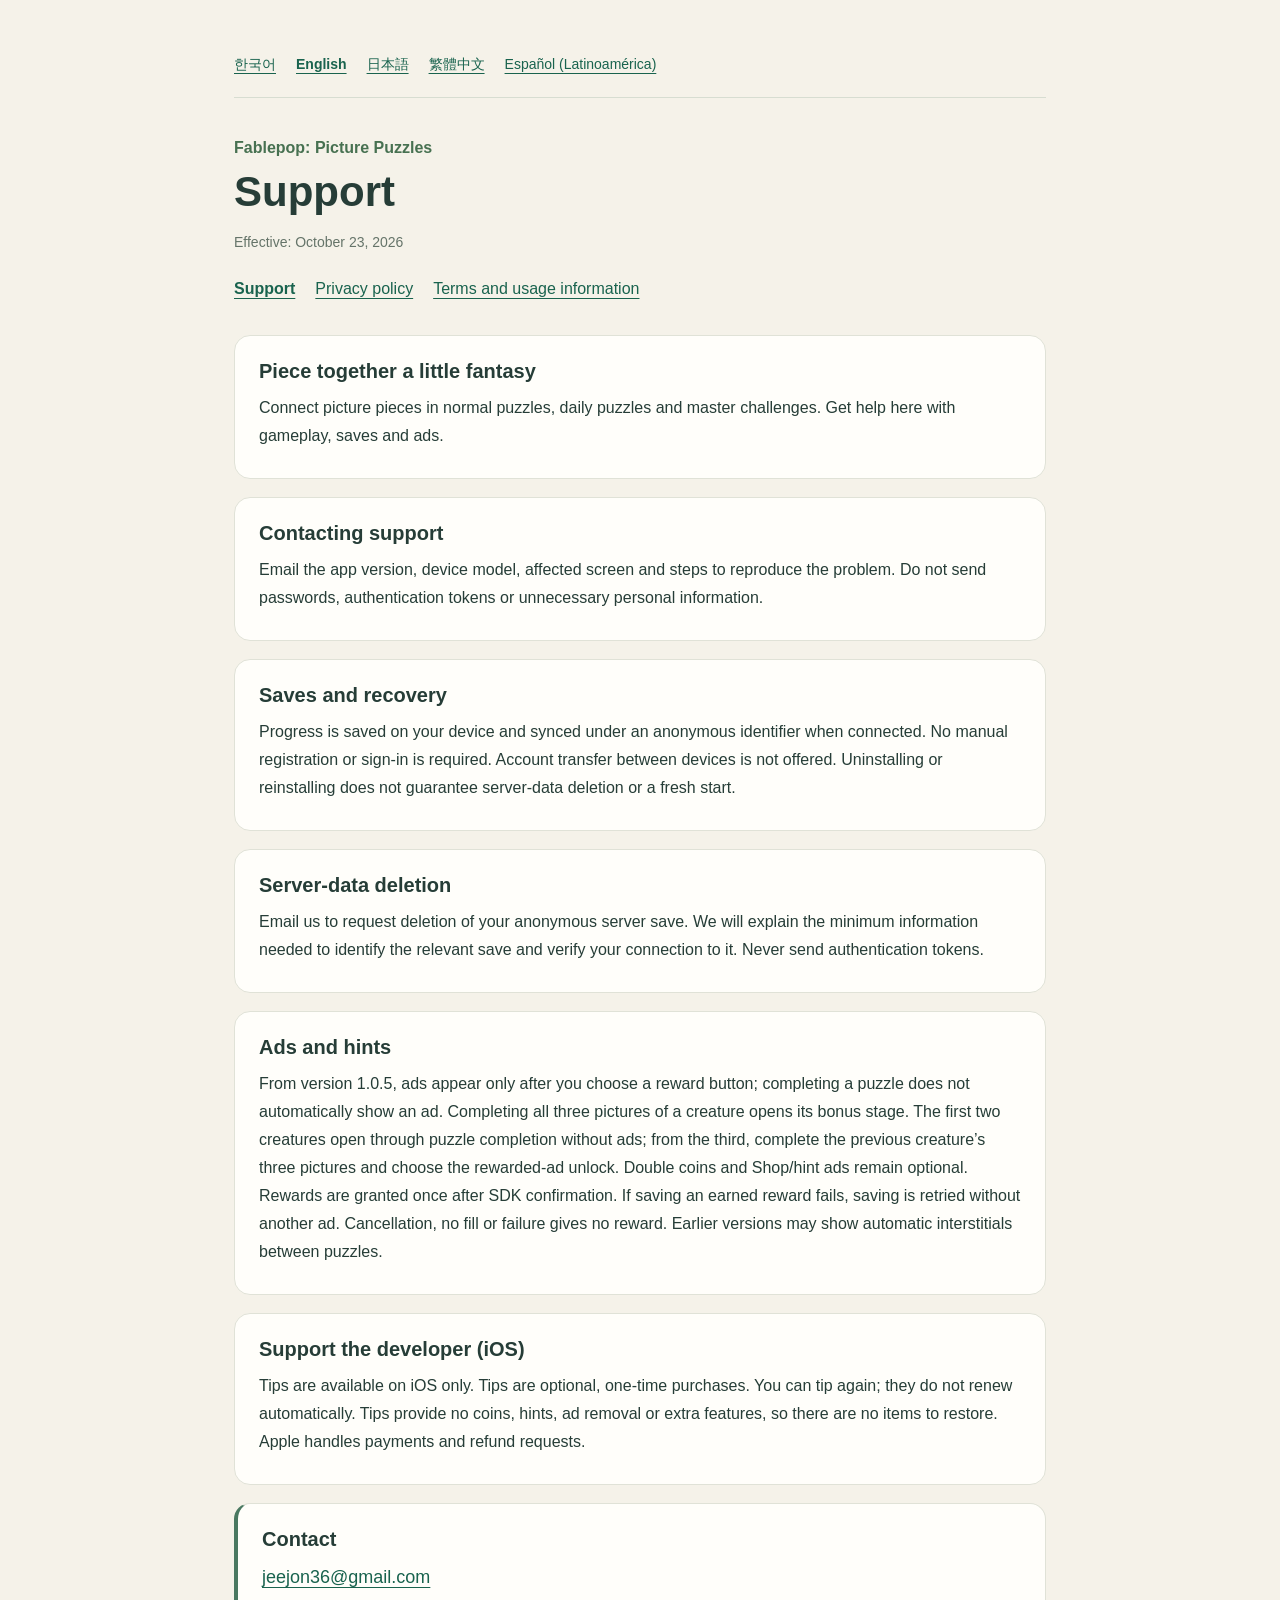
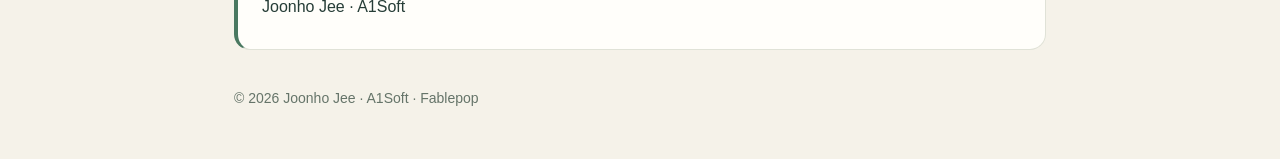
==== commit 154e0dc5: "docs(fablepop): clarify iOS-only tips on support page" ====
--- a/fablepop/index.html
+++ b/fablepop/index.html
@@ -1,6 +1,6 @@
 <!doctype html>
-<html lang="en"><head><meta charset="utf-8"><meta name="viewport" content="width=device-width,initial-scale=1"><meta name="description" content="Fablepop: Picture Puzzles — support, privacy and usage information"><title>Fablepop · Support</title><script>const languages=["ko","en","ja","zh-Hant","es-419"];let language=new URLSearchParams(location.search).get('lang');if(!languages.includes(language)){const n=navigator.language.toLowerCase();language=n.startsWith('ko')?'ko':n.startsWith('ja')?'ja':n.startsWith('zh')?'zh-Hant':n.startsWith('es')?'es-419':'en';}document.documentElement.lang=language;</script><link rel="stylesheet" href="./style.css"></head><body><main><nav class="languages" aria-label="Language"><a lang="ko" href="?lang=ko">한국어</a><a lang="en" href="?lang=en">English</a><a lang="ja" href="?lang=ja">日本語</a><a lang="zh-Hant" href="?lang=zh-Hant">繁體中文</a><a lang="es-419" href="?lang=es-419">Español (Latinoamérica)</a></nav><article data-lang="ko" lang="ko"><p class="brand">페이블팝 그림퍼즐</p><h1>고객지원</h1><p class="date">시행일: 2026년 10월 23일</p><nav aria-label="페이블팝 그림퍼즐"><a aria-current="page" href="./?lang=ko">고객지원</a><a  href="./privacy/?lang=ko">개인정보처리방침</a><a  href="./terms/?lang=ko">이용약관 및 안내</a></nav><section><h2>귀여운 환수와 완성하는 그림 이야기</h2><p>그림 조각을 연결하며 일반 퍼즐, 일일 퍼즐과 마스터 도전을 즐겨 보세요. 이 페이지에서 게임 이용, 저장 데이터와 광고 관련 도움을 받을 수 있습니다.</p></section><section><h2>문의할 때 알려 주세요</h2><p>앱 버전, 기기 모델, 문제가 발생한 화면과 재현 순서를 문의 이메일로 보내 주세요. 비밀번호, 인증 토큰이나 불필요한 개인정보는 보내지 마세요.</p></section><section><h2>진행도 저장과 복구</h2><p>별도 회원가입이나 로그인 입력 없이 진행도를 기기에 저장하고, 연결 가능할 때 익명 식별자로 서버와 동기화합니다. 다른 기기로의 계정 이전 기능은 없습니다. 앱 삭제·재설치만으로 서버 데이터 삭제나 진행도 초기화가 보장되지 않습니다.</p></section><section><h2>서버 데이터 삭제 요청</h2><p>서버의 익명 저장 데이터 삭제를 원하면 이메일로 문의해 주세요. 해당 저장 데이터와 요청자의 관계를 확인하는 데 필요한 최소한의 정보를 안내합니다. 인증 토큰은 보내지 마세요.</p></section><section><h2>광고와 힌트</h2><p>1.0.5부터 광고는 이용자가 보상 버튼을 직접 선택할 때만 표시됩니다. 퍼즐 완료만으로 자동 광고가 나오지 않습니다. 각 환수의 그림 3장을 완성하면 보너스 판이 열립니다. 첫 두 환수는 이전 그림을 완료하면 광고 없이 열리고, 세 번째부터는 이전 환수의 그림 3장을 완료한 뒤 광고를 선택해 해금합니다. 2배 코인 보상과 상점·힌트 광고도 선택 사항입니다. SDK가 보상 조건 충족을 확인하면 한 번 지급하며, 보상을 얻은 뒤 저장에 실패하면 광고를 다시 보지 않고 저장을 재시도합니다. 취소·광고 없음·실패 시 보상은 지급되지 않습니다. 이전 버전에는 퍼즐 사이에 자동 전면 광고가 있을 수 있습니다.</p></section><section><h2>개발자 후원하기</h2><p>자발적인 일회성 후원입니다. 자동 갱신되지 않으며 반복 후원할 수 있어요. 코인·힌트·광고 제거·추가 기능은 제공하지 않아 복원할 아이템이 없습니다. 결제와 환불 요청은 Apple을 통해 처리됩니다.</p></section><section class="contact"><h2>문의</h2><a href="mailto:jeejon36@gmail.com">jeejon36@gmail.com</a><p>지준호(Joonho Jee) · A1Soft</p></section></article>
-<article data-lang="en" lang="en"><p class="brand">Fablepop: Picture Puzzles</p><h1>Support</h1><p class="date">Effective: October 23, 2026</p><nav aria-label="Fablepop: Picture Puzzles"><a aria-current="page" href="./?lang=en">Support</a><a  href="./privacy/?lang=en">Privacy policy</a><a  href="./terms/?lang=en">Terms and usage information</a></nav><section><h2>Piece together a little fantasy</h2><p>Connect picture pieces in normal puzzles, daily puzzles and master challenges. Get help here with gameplay, saves and ads.</p></section><section><h2>Contacting support</h2><p>Email the app version, device model, affected screen and steps to reproduce the problem. Do not send passwords, authentication tokens or unnecessary personal information.</p></section><section><h2>Saves and recovery</h2><p>Progress is saved on your device and synced under an anonymous identifier when connected. No manual registration or sign-in is required. Account transfer between devices is not offered. Uninstalling or reinstalling does not guarantee server-data deletion or a fresh start.</p></section><section><h2>Server-data deletion</h2><p>Email us to request deletion of your anonymous server save. We will explain the minimum information needed to identify the relevant save and verify your connection to it. Never send authentication tokens.</p></section><section><h2>Ads and hints</h2><p>From version 1.0.5, ads appear only after you choose a reward button; completing a puzzle does not automatically show an ad. Completing all three pictures of a creature opens its bonus stage. The first two creatures open through puzzle completion without ads; from the third, complete the previous creature’s three pictures and choose the rewarded-ad unlock. Double coins and Shop/hint ads remain optional. Rewards are granted once after SDK confirmation. If saving an earned reward fails, saving is retried without another ad. Cancellation, no fill or failure gives no reward. Earlier versions may show automatic interstitials between puzzles.</p></section><section><h2>Support the developer</h2><p>Tips are optional, one-time purchases. You can tip again; they do not renew automatically. Tips provide no coins, hints, ad removal or extra features, so there are no items to restore. Apple handles payments and refund requests.</p></section><section class="contact"><h2>Contact</h2><a href="mailto:jeejon36@gmail.com">jeejon36@gmail.com</a><p>Joonho Jee · A1Soft</p></section></article>
-<article data-lang="ja" lang="ja"><p class="brand">フェイブルポップ：絵合わせパズル</p><h1>サポート</h1><p class="date">施行日：2026年10月23日</p><nav aria-label="フェイブルポップ：絵合わせパズル"><a aria-current="page" href="./?lang=ja">サポート</a><a  href="./privacy/?lang=ja">プライバシーポリシー</a><a  href="./terms/?lang=ja">利用規約・利用案内</a></nav><section><h2>幻獣たちの小さな物語</h2><p>絵のピースをつなぎ、通常・デイリー・マスターパズルを楽しめます。ゲーム、保存データ、広告についてはこちらへお問い合わせください。</p></section><section><h2>お問い合わせの際に</h2><p>アプリのバージョン、端末モデル、問題の画面と再現手順をメールでお知らせください。パスワード、認証トークン、不要な個人情報は送らないでください。</p></section><section><h2>保存と復元</h2><p>進行状況は端末に保存され、接続時に匿名識別子でサーバーと同期します。登録・ログイン情報の入力や別端末へのアカウント移行は提供していません。削除・再インストールだけではサーバーデータの削除や初期化は保証されません。サーバーデータの削除はメールでご依頼ください。対象の保存データとの関係を確認するために必要な最小限の情報をご案内します。</p></section><section><h2>広告とヒント</h2><p>1.0.5以降、広告は報酬ボタンを自分で選んだ場合にのみ表示され、パズルのクリアだけでは自動表示されません。幻獣の絵3枚を完成するとボーナスステージが開きます。最初の2体は前の絵を完成すると広告なしで開き、3体目以降は前の幻獣の絵3枚を完成した後、報酬広告を選んで解放します。コイン2倍やショップ・ヒントの広告も任意です。SDKが条件達成を確認すると報酬を1回付与します。獲得後の保存に失敗した場合は広告を再視聴せず保存を再試行します。キャンセル・広告なし・失敗では報酬は付与されません。旧バージョンではパズル間に自動広告が表示される場合があります。</p></section><section><h2>開発者を応援する</h2><p>任意の一度きりの応援です。繰り返し購入できますが、自動更新はありません。コイン、ヒント、広告削除、追加機能は付かないため、復元するアイテムはありません。決済と返金申請はAppleが処理します。</p></section><section class="contact"><h2>お問い合わせ</h2><a href="mailto:jeejon36@gmail.com">jeejon36@gmail.com</a><p>Joonho Jee · A1Soft</p></section></article>
-<article data-lang="zh-Hant" lang="zh-Hant"><p class="brand">Fablepop：拼圖物語</p><h1>客戶支援</h1><p class="date">生效日期：2026年10月23日</p><nav aria-label="Fablepop：拼圖物語"><a aria-current="page" href="./?lang=zh-Hant">客戶支援</a><a  href="./privacy/?lang=zh-Hant">隱私權政策</a><a  href="./terms/?lang=zh-Hant">使用條款與說明</a></nav><section><h2>拼出幻獸的小小故事</h2><p>連接圖片碎片，體驗一般、每日與大師拼圖。遊戲、存檔或廣告問題可透過下方信箱聯絡我們。</p></section><section><h2>聯絡時請提供</h2><p>請說明應用程式版本、裝置型號、發生問題的畫面與重現步驟。請勿傳送密碼、驗證權杖或不必要的個人資料。</p></section><section><h2>存檔與復原</h2><p>進度儲存在裝置上，連線時以匿名識別碼與伺服器同步。無須輸入註冊或登入資料，目前不提供跨裝置帳號移轉。移除或重新安裝並不保證刪除伺服器資料或重新開始。如需刪除伺服器存檔，請寄信，我們會說明辨識存檔與確認關係所需的最少資訊。</p></section><section><h2>廣告與提示</h2><p>自1.0.5起，只有主動選擇獎勵按鈕才會顯示廣告，完成拼圖不會自動跳出廣告。完成同一幻獸的3張圖片可解鎖獎勵關卡。前兩隻幻獸只需完成前面的拼圖；第三隻起，完成前一隻幻獸的3張圖片後，可選擇觀看獎勵廣告解鎖。雙倍金幣及商店、提示廣告也由你選擇。SDK確認符合條件後只發放一次獎勵。獲得獎勵後若儲存失敗，會重試儲存而不要求再看廣告。取消、沒有廣告或失敗不會獲得獎勵。舊版本可能在拼圖之間自動顯示插頁廣告。</p></section><section><h2>支持開發者</h2><p>這是自願的一次性支持，可重複購買，不會自動續訂。不提供金幣、提示、移除廣告或額外功能，因此沒有可回復的道具。付款及退款申請由Apple處理。</p></section><section class="contact"><h2>聯絡我們</h2><a href="mailto:jeejon36@gmail.com">jeejon36@gmail.com</a><p>Joonho Jee · A1Soft</p></section></article>
-<article data-lang="es-419" lang="es-419"><p class="brand">Fablepop: Rompecabezas</p><h1>Ayuda</h1><p class="date">Vigente desde el 23 de octubre de 2026</p><nav aria-label="Fablepop: Rompecabezas"><a aria-current="page" href="./?lang=es-419">Ayuda</a><a  href="./privacy/?lang=es-419">Política de privacidad</a><a  href="./terms/?lang=es-419">Términos e información de uso</a></nav><section><h2>Arma pequeñas historias de fantasía</h2><p>Une piezas en rompecabezas normales, diarios y desafíos de maestro. Aquí puedes pedir ayuda sobre el juego, los datos guardados y los anuncios.</p></section><section><h2>Al contactarnos</h2><p>Envía por correo la versión de la app, el modelo del dispositivo, la pantalla afectada y los pasos para reproducir el problema. No envíes contraseñas, tokens de autenticación ni datos personales innecesarios.</p></section><section><h2>Guardado y recuperación</h2><p>El progreso se guarda en tu dispositivo y se sincroniza con un identificador anónimo cuando hay conexión. No se requiere registro ni ingreso manual. No ofrecemos transferencia de cuentas entre dispositivos. Desinstalar o reinstalar no garantiza eliminar los datos del servidor ni empezar de cero. Para pedir su eliminación, escríbenos; te indicaremos la información mínima para identificar el guardado y verificar tu relación con él.</p></section><section><h2>Anuncios y pistas</h2><p>Desde la versión 1.0.5, los anuncios aparecen solo al elegir un botón de recompensa; completar un rompecabezas no muestra anuncios automáticamente. Completar las tres imágenes de una criatura abre su nivel de bonificación. Las primeras dos criaturas se abren al completar las imágenes anteriores, sin anuncios. Desde la tercera, completa las tres imágenes de la criatura anterior y elige el anuncio con recompensa para desbloquearla. Duplicar monedas y los anuncios de tienda o pistas siguen siendo opcionales. La recompensa se entrega una vez tras la confirmación del SDK. Si falla el guardado de una recompensa ganada, se reintenta sin otro anuncio. Cancelar, no tener anuncios disponibles o un error no otorga recompensas. Versiones anteriores pueden mostrar intersticiales automáticos entre rompecabezas.</p></section><section><h2>Apoya al desarrollador</h2><p>Las propinas son opcionales y de pago único. Puedes volver a apoyar; no se renuevan automáticamente. No incluyen monedas, pistas, eliminación de anuncios ni funciones adicionales, así que no hay objetos que restaurar. Apple procesa los pagos y las solicitudes de reembolso.</p></section><section class="contact"><h2>Contacto</h2><a href="mailto:jeejon36@gmail.com">jeejon36@gmail.com</a><p>Joonho Jee · A1Soft</p></section></article><footer>© 2026 Joonho Jee · A1Soft · Fablepop</footer></main><script>document.title=document.querySelector('[data-lang="'+language+'"] h1').textContent+' · Fablepop';document.querySelectorAll('.languages a').forEach(a=>{if(a.lang===language)a.setAttribute('aria-current','true');});</script></body></html>
+<html lang="en"><head><meta charset="utf-8"><meta name="viewport" content="width=device-width,initial-scale=1"><meta name="description" content="Fablepop: Picture Puzzles — support, privacy and usage information"><title>Fablepop · Support</title><script>const languages=["ko","en","ja","zh-Hant","es-419"];let language=new URLSearchParams(location.search).get('lang');if(!languages.includes(language)){const n=navigator.language.toLowerCase();language=n.startsWith('ko')?'ko':n.startsWith('ja')?'ja':n.startsWith('zh')?'zh-Hant':n.startsWith('es')?'es-419':'en';}document.documentElement.lang=language;</script><link rel="stylesheet" href="./style.css"></head><body><main><nav class="languages" aria-label="Language"><a lang="ko" href="?lang=ko">한국어</a><a lang="en" href="?lang=en">English</a><a lang="ja" href="?lang=ja">日本語</a><a lang="zh-Hant" href="?lang=zh-Hant">繁體中文</a><a lang="es-419" href="?lang=es-419">Español (Latinoamérica)</a></nav><article data-lang="ko" lang="ko"><p class="brand">페이블팝 그림퍼즐</p><h1>고객지원</h1><p class="date">시행일: 2026년 10월 23일</p><nav aria-label="페이블팝 그림퍼즐"><a aria-current="page" href="./?lang=ko">고객지원</a><a  href="./privacy/?lang=ko">개인정보처리방침</a><a  href="./terms/?lang=ko">이용약관 및 안내</a></nav><section><h2>귀여운 환수와 완성하는 그림 이야기</h2><p>그림 조각을 연결하며 일반 퍼즐, 일일 퍼즐과 마스터 도전을 즐겨 보세요. 이 페이지에서 게임 이용, 저장 데이터와 광고 관련 도움을 받을 수 있습니다.</p></section><section><h2>문의할 때 알려 주세요</h2><p>앱 버전, 기기 모델, 문제가 발생한 화면과 재현 순서를 문의 이메일로 보내 주세요. 비밀번호, 인증 토큰이나 불필요한 개인정보는 보내지 마세요.</p></section><section><h2>진행도 저장과 복구</h2><p>별도 회원가입이나 로그인 입력 없이 진행도를 기기에 저장하고, 연결 가능할 때 익명 식별자로 서버와 동기화합니다. 다른 기기로의 계정 이전 기능은 없습니다. 앱 삭제·재설치만으로 서버 데이터 삭제나 진행도 초기화가 보장되지 않습니다.</p></section><section><h2>서버 데이터 삭제 요청</h2><p>서버의 익명 저장 데이터 삭제를 원하면 이메일로 문의해 주세요. 해당 저장 데이터와 요청자의 관계를 확인하는 데 필요한 최소한의 정보를 안내합니다. 인증 토큰은 보내지 마세요.</p></section><section><h2>광고와 힌트</h2><p>1.0.5부터 광고는 이용자가 보상 버튼을 직접 선택할 때만 표시됩니다. 퍼즐 완료만으로 자동 광고가 나오지 않습니다. 각 환수의 그림 3장을 완성하면 보너스 판이 열립니다. 첫 두 환수는 이전 그림을 완료하면 광고 없이 열리고, 세 번째부터는 이전 환수의 그림 3장을 완료한 뒤 광고를 선택해 해금합니다. 2배 코인 보상과 상점·힌트 광고도 선택 사항입니다. SDK가 보상 조건 충족을 확인하면 한 번 지급하며, 보상을 얻은 뒤 저장에 실패하면 광고를 다시 보지 않고 저장을 재시도합니다. 취소·광고 없음·실패 시 보상은 지급되지 않습니다. 이전 버전에는 퍼즐 사이에 자동 전면 광고가 있을 수 있습니다.</p></section><section><h2>개발자 후원하기 (iOS)</h2><p>후원 결제는 iOS에서만 제공됩니다. 자발적인 일회성 후원입니다. 자동 갱신되지 않으며 반복 후원할 수 있어요. 코인·힌트·광고 제거·추가 기능은 제공하지 않아 복원할 아이템이 없습니다. 결제와 환불 요청은 Apple을 통해 처리됩니다.</p></section><section class="contact"><h2>문의</h2><a href="mailto:jeejon36@gmail.com">jeejon36@gmail.com</a><p>지준호(Joonho Jee) · A1Soft</p></section></article>
+<article data-lang="en" lang="en"><p class="brand">Fablepop: Picture Puzzles</p><h1>Support</h1><p class="date">Effective: October 23, 2026</p><nav aria-label="Fablepop: Picture Puzzles"><a aria-current="page" href="./?lang=en">Support</a><a  href="./privacy/?lang=en">Privacy policy</a><a  href="./terms/?lang=en">Terms and usage information</a></nav><section><h2>Piece together a little fantasy</h2><p>Connect picture pieces in normal puzzles, daily puzzles and master challenges. Get help here with gameplay, saves and ads.</p></section><section><h2>Contacting support</h2><p>Email the app version, device model, affected screen and steps to reproduce the problem. Do not send passwords, authentication tokens or unnecessary personal information.</p></section><section><h2>Saves and recovery</h2><p>Progress is saved on your device and synced under an anonymous identifier when connected. No manual registration or sign-in is required. Account transfer between devices is not offered. Uninstalling or reinstalling does not guarantee server-data deletion or a fresh start.</p></section><section><h2>Server-data deletion</h2><p>Email us to request deletion of your anonymous server save. We will explain the minimum information needed to identify the relevant save and verify your connection to it. Never send authentication tokens.</p></section><section><h2>Ads and hints</h2><p>From version 1.0.5, ads appear only after you choose a reward button; completing a puzzle does not automatically show an ad. Completing all three pictures of a creature opens its bonus stage. The first two creatures open through puzzle completion without ads; from the third, complete the previous creature’s three pictures and choose the rewarded-ad unlock. Double coins and Shop/hint ads remain optional. Rewards are granted once after SDK confirmation. If saving an earned reward fails, saving is retried without another ad. Cancellation, no fill or failure gives no reward. Earlier versions may show automatic interstitials between puzzles.</p></section><section><h2>Support the developer (iOS)</h2><p>Tips are available on iOS only. Tips are optional, one-time purchases. You can tip again; they do not renew automatically. Tips provide no coins, hints, ad removal or extra features, so there are no items to restore. Apple handles payments and refund requests.</p></section><section class="contact"><h2>Contact</h2><a href="mailto:jeejon36@gmail.com">jeejon36@gmail.com</a><p>Joonho Jee · A1Soft</p></section></article>
+<article data-lang="ja" lang="ja"><p class="brand">フェイブルポップ：絵合わせパズル</p><h1>サポート</h1><p class="date">施行日：2026年10月23日</p><nav aria-label="フェイブルポップ：絵合わせパズル"><a aria-current="page" href="./?lang=ja">サポート</a><a  href="./privacy/?lang=ja">プライバシーポリシー</a><a  href="./terms/?lang=ja">利用規約・利用案内</a></nav><section><h2>幻獣たちの小さな物語</h2><p>絵のピースをつなぎ、通常・デイリー・マスターパズルを楽しめます。ゲーム、保存データ、広告についてはこちらへお問い合わせください。</p></section><section><h2>お問い合わせの際に</h2><p>アプリのバージョン、端末モデル、問題の画面と再現手順をメールでお知らせください。パスワード、認証トークン、不要な個人情報は送らないでください。</p></section><section><h2>保存と復元</h2><p>進行状況は端末に保存され、接続時に匿名識別子でサーバーと同期します。登録・ログイン情報の入力や別端末へのアカウント移行は提供していません。削除・再インストールだけではサーバーデータの削除や初期化は保証されません。サーバーデータの削除はメールでご依頼ください。対象の保存データとの関係を確認するために必要な最小限の情報をご案内します。</p></section><section><h2>広告とヒント</h2><p>1.0.5以降、広告は報酬ボタンを自分で選んだ場合にのみ表示され、パズルのクリアだけでは自動表示されません。幻獣の絵3枚を完成するとボーナスステージが開きます。最初の2体は前の絵を完成すると広告なしで開き、3体目以降は前の幻獣の絵3枚を完成した後、報酬広告を選んで解放します。コイン2倍やショップ・ヒントの広告も任意です。SDKが条件達成を確認すると報酬を1回付与します。獲得後の保存に失敗した場合は広告を再視聴せず保存を再試行します。キャンセル・広告なし・失敗では報酬は付与されません。旧バージョンではパズル間に自動広告が表示される場合があります。</p></section><section><h2>開発者を応援する (iOS)</h2><p>開発者支援の購入は iOS のみで提供されます。任意の一度きりの応援です。繰り返し購入できますが、自動更新はありません。コイン、ヒント、広告削除、追加機能は付かないため、復元するアイテムはありません。決済と返金申請はAppleが処理します。</p></section><section class="contact"><h2>お問い合わせ</h2><a href="mailto:jeejon36@gmail.com">jeejon36@gmail.com</a><p>Joonho Jee · A1Soft</p></section></article>
+<article data-lang="zh-Hant" lang="zh-Hant"><p class="brand">Fablepop：拼圖物語</p><h1>客戶支援</h1><p class="date">生效日期：2026年10月23日</p><nav aria-label="Fablepop：拼圖物語"><a aria-current="page" href="./?lang=zh-Hant">客戶支援</a><a  href="./privacy/?lang=zh-Hant">隱私權政策</a><a  href="./terms/?lang=zh-Hant">使用條款與說明</a></nav><section><h2>拼出幻獸的小小故事</h2><p>連接圖片碎片，體驗一般、每日與大師拼圖。遊戲、存檔或廣告問題可透過下方信箱聯絡我們。</p></section><section><h2>聯絡時請提供</h2><p>請說明應用程式版本、裝置型號、發生問題的畫面與重現步驟。請勿傳送密碼、驗證權杖或不必要的個人資料。</p></section><section><h2>存檔與復原</h2><p>進度儲存在裝置上，連線時以匿名識別碼與伺服器同步。無須輸入註冊或登入資料，目前不提供跨裝置帳號移轉。移除或重新安裝並不保證刪除伺服器資料或重新開始。如需刪除伺服器存檔，請寄信，我們會說明辨識存檔與確認關係所需的最少資訊。</p></section><section><h2>廣告與提示</h2><p>自1.0.5起，只有主動選擇獎勵按鈕才會顯示廣告，完成拼圖不會自動跳出廣告。完成同一幻獸的3張圖片可解鎖獎勵關卡。前兩隻幻獸只需完成前面的拼圖；第三隻起，完成前一隻幻獸的3張圖片後，可選擇觀看獎勵廣告解鎖。雙倍金幣及商店、提示廣告也由你選擇。SDK確認符合條件後只發放一次獎勵。獲得獎勵後若儲存失敗，會重試儲存而不要求再看廣告。取消、沒有廣告或失敗不會獲得獎勵。舊版本可能在拼圖之間自動顯示插頁廣告。</p></section><section><h2>支持開發者 (iOS)</h2><p>贊助付款僅在 iOS 提供。這是自願的一次性支持，可重複購買，不會自動續訂。不提供金幣、提示、移除廣告或額外功能，因此沒有可回復的道具。付款及退款申請由Apple處理。</p></section><section class="contact"><h2>聯絡我們</h2><a href="mailto:jeejon36@gmail.com">jeejon36@gmail.com</a><p>Joonho Jee · A1Soft</p></section></article>
+<article data-lang="es-419" lang="es-419"><p class="brand">Fablepop: Rompecabezas</p><h1>Ayuda</h1><p class="date">Vigente desde el 23 de octubre de 2026</p><nav aria-label="Fablepop: Rompecabezas"><a aria-current="page" href="./?lang=es-419">Ayuda</a><a  href="./privacy/?lang=es-419">Política de privacidad</a><a  href="./terms/?lang=es-419">Términos e información de uso</a></nav><section><h2>Arma pequeñas historias de fantasía</h2><p>Une piezas en rompecabezas normales, diarios y desafíos de maestro. Aquí puedes pedir ayuda sobre el juego, los datos guardados y los anuncios.</p></section><section><h2>Al contactarnos</h2><p>Envía por correo la versión de la app, el modelo del dispositivo, la pantalla afectada y los pasos para reproducir el problema. No envíes contraseñas, tokens de autenticación ni datos personales innecesarios.</p></section><section><h2>Guardado y recuperación</h2><p>El progreso se guarda en tu dispositivo y se sincroniza con un identificador anónimo cuando hay conexión. No se requiere registro ni ingreso manual. No ofrecemos transferencia de cuentas entre dispositivos. Desinstalar o reinstalar no garantiza eliminar los datos del servidor ni empezar de cero. Para pedir su eliminación, escríbenos; te indicaremos la información mínima para identificar el guardado y verificar tu relación con él.</p></section><section><h2>Anuncios y pistas</h2><p>Desde la versión 1.0.5, los anuncios aparecen solo al elegir un botón de recompensa; completar un rompecabezas no muestra anuncios automáticamente. Completar las tres imágenes de una criatura abre su nivel de bonificación. Las primeras dos criaturas se abren al completar las imágenes anteriores, sin anuncios. Desde la tercera, completa las tres imágenes de la criatura anterior y elige el anuncio con recompensa para desbloquearla. Duplicar monedas y los anuncios de tienda o pistas siguen siendo opcionales. La recompensa se entrega una vez tras la confirmación del SDK. Si falla el guardado de una recompensa ganada, se reintenta sin otro anuncio. Cancelar, no tener anuncios disponibles o un error no otorga recompensas. Versiones anteriores pueden mostrar intersticiales automáticos entre rompecabezas.</p></section><section><h2>Apoya al desarrollador (iOS)</h2><p>Las propinas están disponibles solo en iOS. Las propinas son opcionales y de pago único. Puedes volver a apoyar; no se renuevan automáticamente. No incluyen monedas, pistas, eliminación de anuncios ni funciones adicionales, así que no hay objetos que restaurar. Apple procesa los pagos y las solicitudes de reembolso.</p></section><section class="contact"><h2>Contacto</h2><a href="mailto:jeejon36@gmail.com">jeejon36@gmail.com</a><p>Joonho Jee · A1Soft</p></section></article><footer>© 2026 Joonho Jee · A1Soft · Fablepop</footer></main><script>document.title=document.querySelector('[data-lang="'+language+'"] h1').textContent+' · Fablepop';document.querySelectorAll('.languages a').forEach(a=>{if(a.lang===language)a.setAttribute('aria-current','true');});</script></body></html>
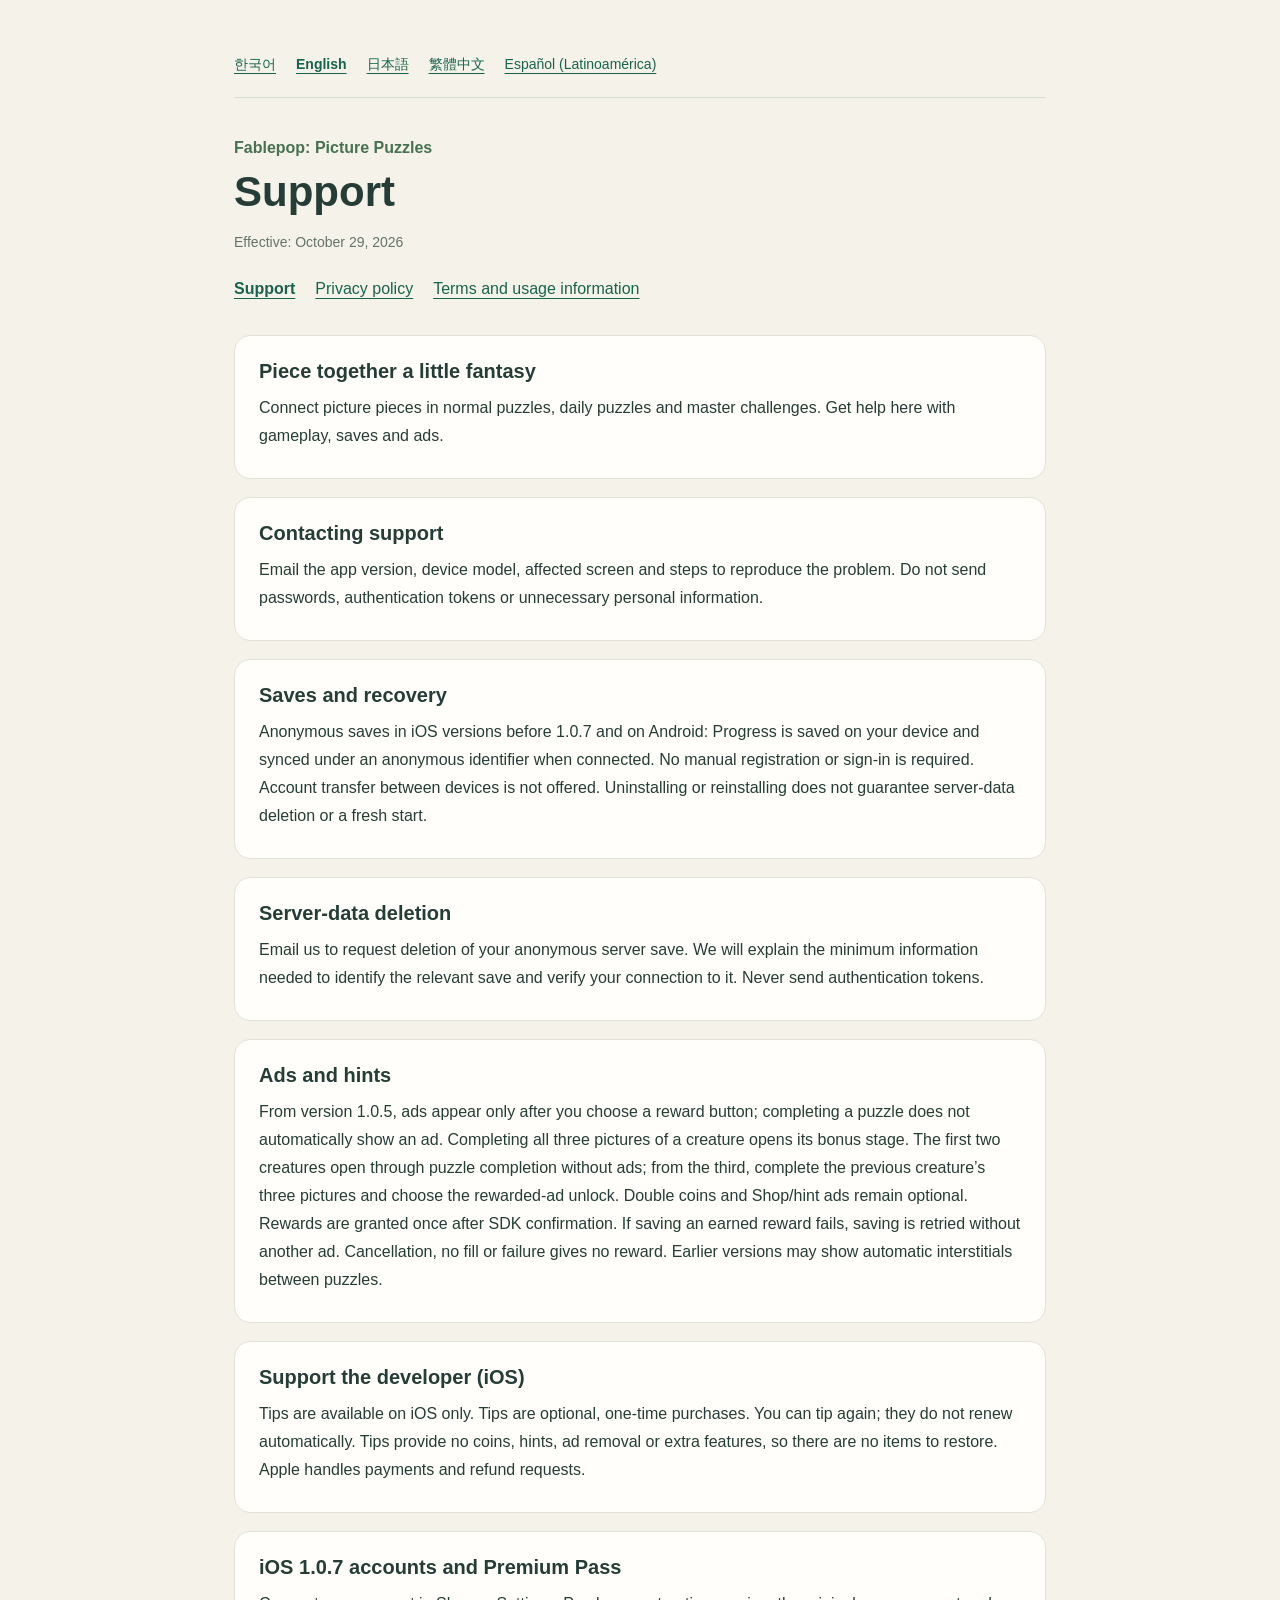
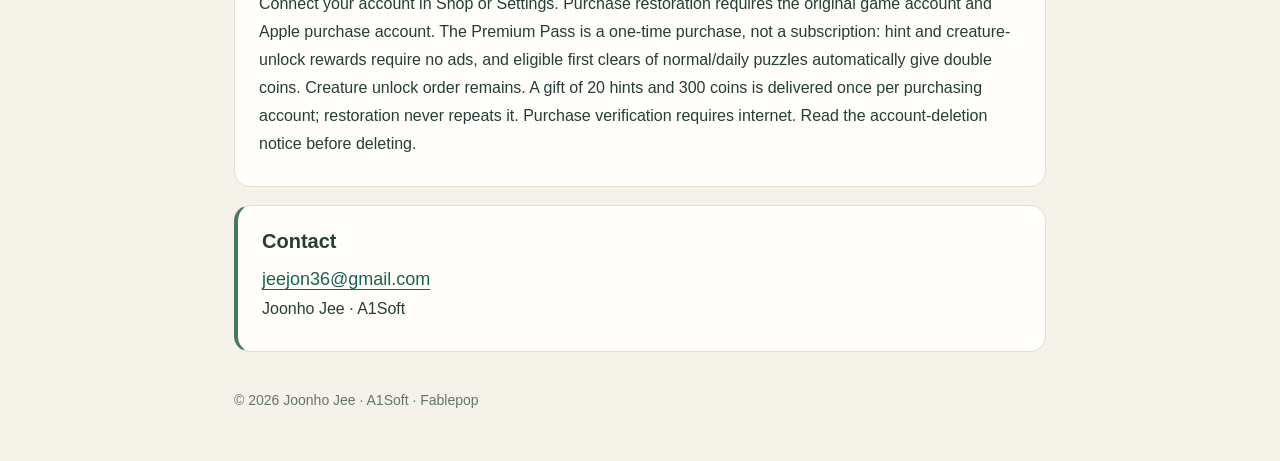
==== commit 42856aeb: "Document iOS 1.0.7 account and premium behavior: index.html" ====
--- a/fablepop/index.html
+++ b/fablepop/index.html
@@ -1,6 +1,6 @@
 <!doctype html>
-<html lang="en"><head><meta charset="utf-8"><meta name="viewport" content="width=device-width,initial-scale=1"><meta name="description" content="Fablepop: Picture Puzzles — support, privacy and usage information"><title>Fablepop · Support</title><script>const languages=["ko","en","ja","zh-Hant","es-419"];let language=new URLSearchParams(location.search).get('lang');if(!languages.includes(language)){const n=navigator.language.toLowerCase();language=n.startsWith('ko')?'ko':n.startsWith('ja')?'ja':n.startsWith('zh')?'zh-Hant':n.startsWith('es')?'es-419':'en';}document.documentElement.lang=language;</script><link rel="stylesheet" href="./style.css"></head><body><main><nav class="languages" aria-label="Language"><a lang="ko" href="?lang=ko">한국어</a><a lang="en" href="?lang=en">English</a><a lang="ja" href="?lang=ja">日本語</a><a lang="zh-Hant" href="?lang=zh-Hant">繁體中文</a><a lang="es-419" href="?lang=es-419">Español (Latinoamérica)</a></nav><article data-lang="ko" lang="ko"><p class="brand">페이블팝 그림퍼즐</p><h1>고객지원</h1><p class="date">시행일: 2026년 10월 23일</p><nav aria-label="페이블팝 그림퍼즐"><a aria-current="page" href="./?lang=ko">고객지원</a><a  href="./privacy/?lang=ko">개인정보처리방침</a><a  href="./terms/?lang=ko">이용약관 및 안내</a></nav><section><h2>귀여운 환수와 완성하는 그림 이야기</h2><p>그림 조각을 연결하며 일반 퍼즐, 일일 퍼즐과 마스터 도전을 즐겨 보세요. 이 페이지에서 게임 이용, 저장 데이터와 광고 관련 도움을 받을 수 있습니다.</p></section><section><h2>문의할 때 알려 주세요</h2><p>앱 버전, 기기 모델, 문제가 발생한 화면과 재현 순서를 문의 이메일로 보내 주세요. 비밀번호, 인증 토큰이나 불필요한 개인정보는 보내지 마세요.</p></section><section><h2>진행도 저장과 복구</h2><p>별도 회원가입이나 로그인 입력 없이 진행도를 기기에 저장하고, 연결 가능할 때 익명 식별자로 서버와 동기화합니다. 다른 기기로의 계정 이전 기능은 없습니다. 앱 삭제·재설치만으로 서버 데이터 삭제나 진행도 초기화가 보장되지 않습니다.</p></section><section><h2>서버 데이터 삭제 요청</h2><p>서버의 익명 저장 데이터 삭제를 원하면 이메일로 문의해 주세요. 해당 저장 데이터와 요청자의 관계를 확인하는 데 필요한 최소한의 정보를 안내합니다. 인증 토큰은 보내지 마세요.</p></section><section><h2>광고와 힌트</h2><p>1.0.5부터 광고는 이용자가 보상 버튼을 직접 선택할 때만 표시됩니다. 퍼즐 완료만으로 자동 광고가 나오지 않습니다. 각 환수의 그림 3장을 완성하면 보너스 판이 열립니다. 첫 두 환수는 이전 그림을 완료하면 광고 없이 열리고, 세 번째부터는 이전 환수의 그림 3장을 완료한 뒤 광고를 선택해 해금합니다. 2배 코인 보상과 상점·힌트 광고도 선택 사항입니다. SDK가 보상 조건 충족을 확인하면 한 번 지급하며, 보상을 얻은 뒤 저장에 실패하면 광고를 다시 보지 않고 저장을 재시도합니다. 취소·광고 없음·실패 시 보상은 지급되지 않습니다. 이전 버전에는 퍼즐 사이에 자동 전면 광고가 있을 수 있습니다.</p></section><section><h2>개발자 후원하기 (iOS)</h2><p>후원 결제는 iOS에서만 제공됩니다. 자발적인 일회성 후원입니다. 자동 갱신되지 않으며 반복 후원할 수 있어요. 코인·힌트·광고 제거·추가 기능은 제공하지 않아 복원할 아이템이 없습니다. 결제와 환불 요청은 Apple을 통해 처리됩니다.</p></section><section class="contact"><h2>문의</h2><a href="mailto:jeejon36@gmail.com">jeejon36@gmail.com</a><p>지준호(Joonho Jee) · A1Soft</p></section></article>
-<article data-lang="en" lang="en"><p class="brand">Fablepop: Picture Puzzles</p><h1>Support</h1><p class="date">Effective: October 23, 2026</p><nav aria-label="Fablepop: Picture Puzzles"><a aria-current="page" href="./?lang=en">Support</a><a  href="./privacy/?lang=en">Privacy policy</a><a  href="./terms/?lang=en">Terms and usage information</a></nav><section><h2>Piece together a little fantasy</h2><p>Connect picture pieces in normal puzzles, daily puzzles and master challenges. Get help here with gameplay, saves and ads.</p></section><section><h2>Contacting support</h2><p>Email the app version, device model, affected screen and steps to reproduce the problem. Do not send passwords, authentication tokens or unnecessary personal information.</p></section><section><h2>Saves and recovery</h2><p>Progress is saved on your device and synced under an anonymous identifier when connected. No manual registration or sign-in is required. Account transfer between devices is not offered. Uninstalling or reinstalling does not guarantee server-data deletion or a fresh start.</p></section><section><h2>Server-data deletion</h2><p>Email us to request deletion of your anonymous server save. We will explain the minimum information needed to identify the relevant save and verify your connection to it. Never send authentication tokens.</p></section><section><h2>Ads and hints</h2><p>From version 1.0.5, ads appear only after you choose a reward button; completing a puzzle does not automatically show an ad. Completing all three pictures of a creature opens its bonus stage. The first two creatures open through puzzle completion without ads; from the third, complete the previous creature’s three pictures and choose the rewarded-ad unlock. Double coins and Shop/hint ads remain optional. Rewards are granted once after SDK confirmation. If saving an earned reward fails, saving is retried without another ad. Cancellation, no fill or failure gives no reward. Earlier versions may show automatic interstitials between puzzles.</p></section><section><h2>Support the developer (iOS)</h2><p>Tips are available on iOS only. Tips are optional, one-time purchases. You can tip again; they do not renew automatically. Tips provide no coins, hints, ad removal or extra features, so there are no items to restore. Apple handles payments and refund requests.</p></section><section class="contact"><h2>Contact</h2><a href="mailto:jeejon36@gmail.com">jeejon36@gmail.com</a><p>Joonho Jee · A1Soft</p></section></article>
-<article data-lang="ja" lang="ja"><p class="brand">フェイブルポップ：絵合わせパズル</p><h1>サポート</h1><p class="date">施行日：2026年10月23日</p><nav aria-label="フェイブルポップ：絵合わせパズル"><a aria-current="page" href="./?lang=ja">サポート</a><a  href="./privacy/?lang=ja">プライバシーポリシー</a><a  href="./terms/?lang=ja">利用規約・利用案内</a></nav><section><h2>幻獣たちの小さな物語</h2><p>絵のピースをつなぎ、通常・デイリー・マスターパズルを楽しめます。ゲーム、保存データ、広告についてはこちらへお問い合わせください。</p></section><section><h2>お問い合わせの際に</h2><p>アプリのバージョン、端末モデル、問題の画面と再現手順をメールでお知らせください。パスワード、認証トークン、不要な個人情報は送らないでください。</p></section><section><h2>保存と復元</h2><p>進行状況は端末に保存され、接続時に匿名識別子でサーバーと同期します。登録・ログイン情報の入力や別端末へのアカウント移行は提供していません。削除・再インストールだけではサーバーデータの削除や初期化は保証されません。サーバーデータの削除はメールでご依頼ください。対象の保存データとの関係を確認するために必要な最小限の情報をご案内します。</p></section><section><h2>広告とヒント</h2><p>1.0.5以降、広告は報酬ボタンを自分で選んだ場合にのみ表示され、パズルのクリアだけでは自動表示されません。幻獣の絵3枚を完成するとボーナスステージが開きます。最初の2体は前の絵を完成すると広告なしで開き、3体目以降は前の幻獣の絵3枚を完成した後、報酬広告を選んで解放します。コイン2倍やショップ・ヒントの広告も任意です。SDKが条件達成を確認すると報酬を1回付与します。獲得後の保存に失敗した場合は広告を再視聴せず保存を再試行します。キャンセル・広告なし・失敗では報酬は付与されません。旧バージョンではパズル間に自動広告が表示される場合があります。</p></section><section><h2>開発者を応援する (iOS)</h2><p>開発者支援の購入は iOS のみで提供されます。任意の一度きりの応援です。繰り返し購入できますが、自動更新はありません。コイン、ヒント、広告削除、追加機能は付かないため、復元するアイテムはありません。決済と返金申請はAppleが処理します。</p></section><section class="contact"><h2>お問い合わせ</h2><a href="mailto:jeejon36@gmail.com">jeejon36@gmail.com</a><p>Joonho Jee · A1Soft</p></section></article>
-<article data-lang="zh-Hant" lang="zh-Hant"><p class="brand">Fablepop：拼圖物語</p><h1>客戶支援</h1><p class="date">生效日期：2026年10月23日</p><nav aria-label="Fablepop：拼圖物語"><a aria-current="page" href="./?lang=zh-Hant">客戶支援</a><a  href="./privacy/?lang=zh-Hant">隱私權政策</a><a  href="./terms/?lang=zh-Hant">使用條款與說明</a></nav><section><h2>拼出幻獸的小小故事</h2><p>連接圖片碎片，體驗一般、每日與大師拼圖。遊戲、存檔或廣告問題可透過下方信箱聯絡我們。</p></section><section><h2>聯絡時請提供</h2><p>請說明應用程式版本、裝置型號、發生問題的畫面與重現步驟。請勿傳送密碼、驗證權杖或不必要的個人資料。</p></section><section><h2>存檔與復原</h2><p>進度儲存在裝置上，連線時以匿名識別碼與伺服器同步。無須輸入註冊或登入資料，目前不提供跨裝置帳號移轉。移除或重新安裝並不保證刪除伺服器資料或重新開始。如需刪除伺服器存檔，請寄信，我們會說明辨識存檔與確認關係所需的最少資訊。</p></section><section><h2>廣告與提示</h2><p>自1.0.5起，只有主動選擇獎勵按鈕才會顯示廣告，完成拼圖不會自動跳出廣告。完成同一幻獸的3張圖片可解鎖獎勵關卡。前兩隻幻獸只需完成前面的拼圖；第三隻起，完成前一隻幻獸的3張圖片後，可選擇觀看獎勵廣告解鎖。雙倍金幣及商店、提示廣告也由你選擇。SDK確認符合條件後只發放一次獎勵。獲得獎勵後若儲存失敗，會重試儲存而不要求再看廣告。取消、沒有廣告或失敗不會獲得獎勵。舊版本可能在拼圖之間自動顯示插頁廣告。</p></section><section><h2>支持開發者 (iOS)</h2><p>贊助付款僅在 iOS 提供。這是自願的一次性支持，可重複購買，不會自動續訂。不提供金幣、提示、移除廣告或額外功能，因此沒有可回復的道具。付款及退款申請由Apple處理。</p></section><section class="contact"><h2>聯絡我們</h2><a href="mailto:jeejon36@gmail.com">jeejon36@gmail.com</a><p>Joonho Jee · A1Soft</p></section></article>
-<article data-lang="es-419" lang="es-419"><p class="brand">Fablepop: Rompecabezas</p><h1>Ayuda</h1><p class="date">Vigente desde el 23 de octubre de 2026</p><nav aria-label="Fablepop: Rompecabezas"><a aria-current="page" href="./?lang=es-419">Ayuda</a><a  href="./privacy/?lang=es-419">Política de privacidad</a><a  href="./terms/?lang=es-419">Términos e información de uso</a></nav><section><h2>Arma pequeñas historias de fantasía</h2><p>Une piezas en rompecabezas normales, diarios y desafíos de maestro. Aquí puedes pedir ayuda sobre el juego, los datos guardados y los anuncios.</p></section><section><h2>Al contactarnos</h2><p>Envía por correo la versión de la app, el modelo del dispositivo, la pantalla afectada y los pasos para reproducir el problema. No envíes contraseñas, tokens de autenticación ni datos personales innecesarios.</p></section><section><h2>Guardado y recuperación</h2><p>El progreso se guarda en tu dispositivo y se sincroniza con un identificador anónimo cuando hay conexión. No se requiere registro ni ingreso manual. No ofrecemos transferencia de cuentas entre dispositivos. Desinstalar o reinstalar no garantiza eliminar los datos del servidor ni empezar de cero. Para pedir su eliminación, escríbenos; te indicaremos la información mínima para identificar el guardado y verificar tu relación con él.</p></section><section><h2>Anuncios y pistas</h2><p>Desde la versión 1.0.5, los anuncios aparecen solo al elegir un botón de recompensa; completar un rompecabezas no muestra anuncios automáticamente. Completar las tres imágenes de una criatura abre su nivel de bonificación. Las primeras dos criaturas se abren al completar las imágenes anteriores, sin anuncios. Desde la tercera, completa las tres imágenes de la criatura anterior y elige el anuncio con recompensa para desbloquearla. Duplicar monedas y los anuncios de tienda o pistas siguen siendo opcionales. La recompensa se entrega una vez tras la confirmación del SDK. Si falla el guardado de una recompensa ganada, se reintenta sin otro anuncio. Cancelar, no tener anuncios disponibles o un error no otorga recompensas. Versiones anteriores pueden mostrar intersticiales automáticos entre rompecabezas.</p></section><section><h2>Apoya al desarrollador (iOS)</h2><p>Las propinas están disponibles solo en iOS. Las propinas son opcionales y de pago único. Puedes volver a apoyar; no se renuevan automáticamente. No incluyen monedas, pistas, eliminación de anuncios ni funciones adicionales, así que no hay objetos que restaurar. Apple procesa los pagos y las solicitudes de reembolso.</p></section><section class="contact"><h2>Contacto</h2><a href="mailto:jeejon36@gmail.com">jeejon36@gmail.com</a><p>Joonho Jee · A1Soft</p></section></article><footer>© 2026 Joonho Jee · A1Soft · Fablepop</footer></main><script>document.title=document.querySelector('[data-lang="'+language+'"] h1').textContent+' · Fablepop';document.querySelectorAll('.languages a').forEach(a=>{if(a.lang===language)a.setAttribute('aria-current','true');});</script></body></html>
+<html lang="en"><head><meta charset="utf-8"><meta name="viewport" content="width=device-width,initial-scale=1"><meta name="description" content="Fablepop: Picture Puzzles — support, privacy and usage information"><title>Fablepop · Support</title><script>const languages=["ko","en","ja","zh-Hant","es-419"];let language=new URLSearchParams(location.search).get('lang');if(!languages.includes(language)){const n=navigator.language.toLowerCase();language=n.startsWith('ko')?'ko':n.startsWith('ja')?'ja':n.startsWith('zh')?'zh-Hant':n.startsWith('es')?'es-419':'en';}document.documentElement.lang=language;</script><link rel="stylesheet" href="./style.css"></head><body><main><nav class="languages" aria-label="Language"><a lang="ko" href="?lang=ko">한국어</a><a lang="en" href="?lang=en">English</a><a lang="ja" href="?lang=ja">日本語</a><a lang="zh-Hant" href="?lang=zh-Hant">繁體中文</a><a lang="es-419" href="?lang=es-419">Español (Latinoamérica)</a></nav><article data-lang="ko" lang="ko"><p class="brand">페이블팝 그림퍼즐</p><h1>고객지원</h1><p class="date">시행일: 2026년 10월 29일</p><nav aria-label="페이블팝 그림퍼즐"><a aria-current="page" href="./?lang=ko">고객지원</a><a  href="./privacy/?lang=ko">개인정보처리방침</a><a  href="./terms/?lang=ko">이용약관 및 안내</a></nav><section><h2>귀여운 환수와 완성하는 그림 이야기</h2><p>그림 조각을 연결하며 일반 퍼즐, 일일 퍼즐과 마스터 도전을 즐겨 보세요. 이 페이지에서 게임 이용, 저장 데이터와 광고 관련 도움을 받을 수 있습니다.</p></section><section><h2>문의할 때 알려 주세요</h2><p>앱 버전, 기기 모델, 문제가 발생한 화면과 재현 순서를 문의 이메일로 보내 주세요. 비밀번호, 인증 토큰이나 불필요한 개인정보는 보내지 마세요.</p></section><section><h2>진행도 저장과 복구</h2><p>iOS 1.0.7 이전 버전과 Android의 익명 저장: 별도 회원가입이나 로그인 입력 없이 진행도를 기기에 저장하고, 연결 가능할 때 익명 식별자로 서버와 동기화합니다. 다른 기기로의 계정 이전 기능은 없습니다. 앱 삭제·재설치만으로 서버 데이터 삭제나 진행도 초기화가 보장되지 않습니다.</p></section><section><h2>서버 데이터 삭제 요청</h2><p>서버의 익명 저장 데이터 삭제를 원하면 이메일로 문의해 주세요. 해당 저장 데이터와 요청자의 관계를 확인하는 데 필요한 최소한의 정보를 안내합니다. 인증 토큰은 보내지 마세요.</p></section><section><h2>광고와 힌트</h2><p>1.0.5부터 광고는 이용자가 보상 버튼을 직접 선택할 때만 표시됩니다. 퍼즐 완료만으로 자동 광고가 나오지 않습니다. 각 환수의 그림 3장을 완성하면 보너스 판이 열립니다. 첫 두 환수는 이전 그림을 완료하면 광고 없이 열리고, 세 번째부터는 이전 환수의 그림 3장을 완료한 뒤 광고를 선택해 해금합니다. 2배 코인 보상과 상점·힌트 광고도 선택 사항입니다. SDK가 보상 조건 충족을 확인하면 한 번 지급하며, 보상을 얻은 뒤 저장에 실패하면 광고를 다시 보지 않고 저장을 재시도합니다. 취소·광고 없음·실패 시 보상은 지급되지 않습니다. 이전 버전에는 퍼즐 사이에 자동 전면 광고가 있을 수 있습니다.</p></section><section><h2>개발자 후원하기 (iOS)</h2><p>후원 결제는 iOS에서만 제공됩니다. 자발적인 일회성 후원입니다. 자동 갱신되지 않으며 반복 후원할 수 있어요. 코인·힌트·광고 제거·추가 기능은 제공하지 않아 복원할 아이템이 없습니다. 결제와 환불 요청은 Apple을 통해 처리됩니다.</p></section><section><h2>iOS 1.0.7 계정 연결과 프리미엄 패스</h2><p>상점 또는 설정에서 계정을 연결하세요. 구매·복원은 원래 게임 계정과 구매에 사용한 Apple 계정으로 진행합니다. 프리미엄 패스는 구독이 아닌 일회성 상품으로 광고 없이 힌트·환수 해금 보상을 받고 일반·일일 첫 클리어 코인을 자동으로 2배 받습니다. 환수 해금 순서는 유지되며, 힌트 20개와 코인 300개는 구매 계정에 한 번 지급됩니다. 복원은 선물을 다시 지급하지 않습니다. 구매 확인에는 인터넷 연결이 필요합니다. 계정 삭제 전 안내를 확인하세요.</p></section><section class="contact"><h2>문의</h2><a href="mailto:jeejon36@gmail.com">jeejon36@gmail.com</a><p>지준호(Joonho Jee) · A1Soft</p></section></article>
+<article data-lang="en" lang="en"><p class="brand">Fablepop: Picture Puzzles</p><h1>Support</h1><p class="date">Effective: October 29, 2026</p><nav aria-label="Fablepop: Picture Puzzles"><a aria-current="page" href="./?lang=en">Support</a><a  href="./privacy/?lang=en">Privacy policy</a><a  href="./terms/?lang=en">Terms and usage information</a></nav><section><h2>Piece together a little fantasy</h2><p>Connect picture pieces in normal puzzles, daily puzzles and master challenges. Get help here with gameplay, saves and ads.</p></section><section><h2>Contacting support</h2><p>Email the app version, device model, affected screen and steps to reproduce the problem. Do not send passwords, authentication tokens or unnecessary personal information.</p></section><section><h2>Saves and recovery</h2><p>Anonymous saves in iOS versions before 1.0.7 and on Android: Progress is saved on your device and synced under an anonymous identifier when connected. No manual registration or sign-in is required. Account transfer between devices is not offered. Uninstalling or reinstalling does not guarantee server-data deletion or a fresh start.</p></section><section><h2>Server-data deletion</h2><p>Email us to request deletion of your anonymous server save. We will explain the minimum information needed to identify the relevant save and verify your connection to it. Never send authentication tokens.</p></section><section><h2>Ads and hints</h2><p>From version 1.0.5, ads appear only after you choose a reward button; completing a puzzle does not automatically show an ad. Completing all three pictures of a creature opens its bonus stage. The first two creatures open through puzzle completion without ads; from the third, complete the previous creature’s three pictures and choose the rewarded-ad unlock. Double coins and Shop/hint ads remain optional. Rewards are granted once after SDK confirmation. If saving an earned reward fails, saving is retried without another ad. Cancellation, no fill or failure gives no reward. Earlier versions may show automatic interstitials between puzzles.</p></section><section><h2>Support the developer (iOS)</h2><p>Tips are available on iOS only. Tips are optional, one-time purchases. You can tip again; they do not renew automatically. Tips provide no coins, hints, ad removal or extra features, so there are no items to restore. Apple handles payments and refund requests.</p></section><section><h2>iOS 1.0.7 accounts and Premium Pass</h2><p>Connect your account in Shop or Settings. Purchase restoration requires the original game account and Apple purchase account. The Premium Pass is a one-time purchase, not a subscription: hint and creature-unlock rewards require no ads, and eligible first clears of normal/daily puzzles automatically give double coins. Creature unlock order remains. A gift of 20 hints and 300 coins is delivered once per purchasing account; restoration never repeats it. Purchase verification requires internet. Read the account-deletion notice before deleting.</p></section><section class="contact"><h2>Contact</h2><a href="mailto:jeejon36@gmail.com">jeejon36@gmail.com</a><p>Joonho Jee · A1Soft</p></section></article>
+<article data-lang="ja" lang="ja"><p class="brand">フェイブルポップ：絵合わせパズル</p><h1>サポート</h1><p class="date">施行日：2026年10月29日</p><nav aria-label="フェイブルポップ：絵合わせパズル"><a aria-current="page" href="./?lang=ja">サポート</a><a  href="./privacy/?lang=ja">プライバシーポリシー</a><a  href="./terms/?lang=ja">利用規約・利用案内</a></nav><section><h2>幻獣たちの小さな物語</h2><p>絵のピースをつなぎ、通常・デイリー・マスターパズルを楽しめます。ゲーム、保存データ、広告についてはこちらへお問い合わせください。</p></section><section><h2>お問い合わせの際に</h2><p>アプリのバージョン、端末モデル、問題の画面と再現手順をメールでお知らせください。パスワード、認証トークン、不要な個人情報は送らないでください。</p></section><section><h2>保存と復元</h2><p>iOS 1.0.7より前のバージョンとAndroidの匿名保存：進行状況は端末に保存され、接続時に匿名識別子でサーバーと同期します。登録・ログイン情報の入力や別端末へのアカウント移行は提供していません。削除・再インストールだけではサーバーデータの削除や初期化は保証されません。サーバーデータの削除はメールでご依頼ください。対象の保存データとの関係を確認するために必要な最小限の情報をご案内します。</p></section><section><h2>広告とヒント</h2><p>1.0.5以降、広告は報酬ボタンを自分で選んだ場合にのみ表示され、パズルのクリアだけでは自動表示されません。幻獣の絵3枚を完成するとボーナスステージが開きます。最初の2体は前の絵を完成すると広告なしで開き、3体目以降は前の幻獣の絵3枚を完成した後、報酬広告を選んで解放します。コイン2倍やショップ・ヒントの広告も任意です。SDKが条件達成を確認すると報酬を1回付与します。獲得後の保存に失敗した場合は広告を再視聴せず保存を再試行します。キャンセル・広告なし・失敗では報酬は付与されません。旧バージョンではパズル間に自動広告が表示される場合があります。</p></section><section><h2>開発者を応援する (iOS)</h2><p>開発者支援の購入は iOS のみで提供されます。任意の一度きりの応援です。繰り返し購入できますが、自動更新はありません。コイン、ヒント、広告削除、追加機能は付かないため、復元するアイテムはありません。決済と返金申請はAppleが処理します。</p></section><section><h2>iOS 1.0.7のアカウントとプレミアムパス</h2><p>ショップまたは設定でアカウントを連携してください。購入の復元には元のゲームアカウントと購入に使用したAppleアカウントが必要です。プレミアムパスは一度きりの購入で、サブスクリプションではありません。広告なしでヒント・幻獣解放の報酬を受け取り、通常・デイリーの初回クリアコインが自動で2倍になります。解放順序は維持されます。ヒント20個とコイン300枚は購入アカウントに一度だけ付与し、復元では再付与しません。購入確認にはインターネットが必要です。削除前にアカウント削除の案内をご確認ください。</p></section><section class="contact"><h2>お問い合わせ</h2><a href="mailto:jeejon36@gmail.com">jeejon36@gmail.com</a><p>Joonho Jee · A1Soft</p></section></article>
+<article data-lang="zh-Hant" lang="zh-Hant"><p class="brand">Fablepop：拼圖物語</p><h1>客戶支援</h1><p class="date">生效日期：2026年10月29日</p><nav aria-label="Fablepop：拼圖物語"><a aria-current="page" href="./?lang=zh-Hant">客戶支援</a><a  href="./privacy/?lang=zh-Hant">隱私權政策</a><a  href="./terms/?lang=zh-Hant">使用條款與說明</a></nav><section><h2>拼出幻獸的小小故事</h2><p>連接圖片碎片，體驗一般、每日與大師拼圖。遊戲、存檔或廣告問題可透過下方信箱聯絡我們。</p></section><section><h2>聯絡時請提供</h2><p>請說明應用程式版本、裝置型號、發生問題的畫面與重現步驟。請勿傳送密碼、驗證權杖或不必要的個人資料。</p></section><section><h2>存檔與復原</h2><p>iOS 1.0.7之前的版本與Android匿名儲存：進度儲存在裝置上，連線時以匿名識別碼與伺服器同步。無須輸入註冊或登入資料，目前不提供跨裝置帳號移轉。移除或重新安裝並不保證刪除伺服器資料或重新開始。如需刪除伺服器存檔，請寄信，我們會說明辨識存檔與確認關係所需的最少資訊。</p></section><section><h2>廣告與提示</h2><p>自1.0.5起，只有主動選擇獎勵按鈕才會顯示廣告，完成拼圖不會自動跳出廣告。完成同一幻獸的3張圖片可解鎖獎勵關卡。前兩隻幻獸只需完成前面的拼圖；第三隻起，完成前一隻幻獸的3張圖片後，可選擇觀看獎勵廣告解鎖。雙倍金幣及商店、提示廣告也由你選擇。SDK確認符合條件後只發放一次獎勵。獲得獎勵後若儲存失敗，會重試儲存而不要求再看廣告。取消、沒有廣告或失敗不會獲得獎勵。舊版本可能在拼圖之間自動顯示插頁廣告。</p></section><section><h2>支持開發者 (iOS)</h2><p>贊助付款僅在 iOS 提供。這是自願的一次性支持，可重複購買，不會自動續訂。不提供金幣、提示、移除廣告或額外功能，因此沒有可回復的道具。付款及退款申請由Apple處理。</p></section><section><h2>iOS 1.0.7帳號與高級通行證</h2><p>請在商店或設定連結帳號。回復購買需要原遊戲帳號及購買時使用的Apple帳號。高級通行證是一次性購買而非訂閱，可免廣告領取提示與幻獸解鎖獎勵，一般及每日拼圖首次通關金幣自動加倍。解鎖順序維持不變。20個提示與300枚金幣每個購買帳號限領一次，回復不會重複發放。確認購買需要網路連線。刪除帳號前請詳閱刪除說明。</p></section><section class="contact"><h2>聯絡我們</h2><a href="mailto:jeejon36@gmail.com">jeejon36@gmail.com</a><p>Joonho Jee · A1Soft</p></section></article>
+<article data-lang="es-419" lang="es-419"><p class="brand">Fablepop: Rompecabezas</p><h1>Ayuda</h1><p class="date">Vigente desde: 29 de octubre de 2026</p><nav aria-label="Fablepop: Rompecabezas"><a aria-current="page" href="./?lang=es-419">Ayuda</a><a  href="./privacy/?lang=es-419">Política de privacidad</a><a  href="./terms/?lang=es-419">Términos e información de uso</a></nav><section><h2>Arma pequeñas historias de fantasía</h2><p>Une piezas en rompecabezas normales, diarios y desafíos de maestro. Aquí puedes pedir ayuda sobre el juego, los datos guardados y los anuncios.</p></section><section><h2>Al contactarnos</h2><p>Envía por correo la versión de la app, el modelo del dispositivo, la pantalla afectada y los pasos para reproducir el problema. No envíes contraseñas, tokens de autenticación ni datos personales innecesarios.</p></section><section><h2>Guardado y recuperación</h2><p>Guardados anónimos en versiones de iOS anteriores a 1.0.7 y en Android: El progreso se guarda en tu dispositivo y se sincroniza con un identificador anónimo cuando hay conexión. No se requiere registro ni ingreso manual. No ofrecemos transferencia de cuentas entre dispositivos. Desinstalar o reinstalar no garantiza eliminar los datos del servidor ni empezar de cero. Para pedir su eliminación, escríbenos; te indicaremos la información mínima para identificar el guardado y verificar tu relación con él.</p></section><section><h2>Anuncios y pistas</h2><p>Desde la versión 1.0.5, los anuncios aparecen solo al elegir un botón de recompensa; completar un rompecabezas no muestra anuncios automáticamente. Completar las tres imágenes de una criatura abre su nivel de bonificación. Las primeras dos criaturas se abren al completar las imágenes anteriores, sin anuncios. Desde la tercera, completa las tres imágenes de la criatura anterior y elige el anuncio con recompensa para desbloquearla. Duplicar monedas y los anuncios de tienda o pistas siguen siendo opcionales. La recompensa se entrega una vez tras la confirmación del SDK. Si falla el guardado de una recompensa ganada, se reintenta sin otro anuncio. Cancelar, no tener anuncios disponibles o un error no otorga recompensas. Versiones anteriores pueden mostrar intersticiales automáticos entre rompecabezas.</p></section><section><h2>Apoya al desarrollador (iOS)</h2><p>Las propinas están disponibles solo en iOS. Las propinas son opcionales y de pago único. Puedes volver a apoyar; no se renuevan automáticamente. No incluyen monedas, pistas, eliminación de anuncios ni funciones adicionales, así que no hay objetos que restaurar. Apple procesa los pagos y las solicitudes de reembolso.</p></section><section><h2>Cuentas y Pase Premium en iOS 1.0.7</h2><p>Conecta tu cuenta en la tienda o los ajustes. Para restaurar una compra necesitas la cuenta original del juego y la cuenta de Apple usada para comprar. El Pase Premium es una compra única, no una suscripción: ofrece recompensas de pistas y desbloqueo de criaturas sin anuncios, y duplica automáticamente las monedas de la primera victoria en rompecabezas normales y diarios. Se mantiene el orden de desbloqueo. El regalo de 20 pistas y 300 monedas se entrega una vez por cuenta compradora y no se repite al restaurar. La verificación de compra requiere internet. Lee el aviso antes de eliminar tu cuenta.</p></section><section class="contact"><h2>Contacto</h2><a href="mailto:jeejon36@gmail.com">jeejon36@gmail.com</a><p>Joonho Jee · A1Soft</p></section></article><footer>© 2026 Joonho Jee · A1Soft · Fablepop</footer></main><script>document.title=document.querySelector('[data-lang="'+language+'"] h1').textContent+' · Fablepop';document.querySelectorAll('.languages a').forEach(a=>{if(a.lang===language)a.setAttribute('aria-current','true');});</script></body></html>
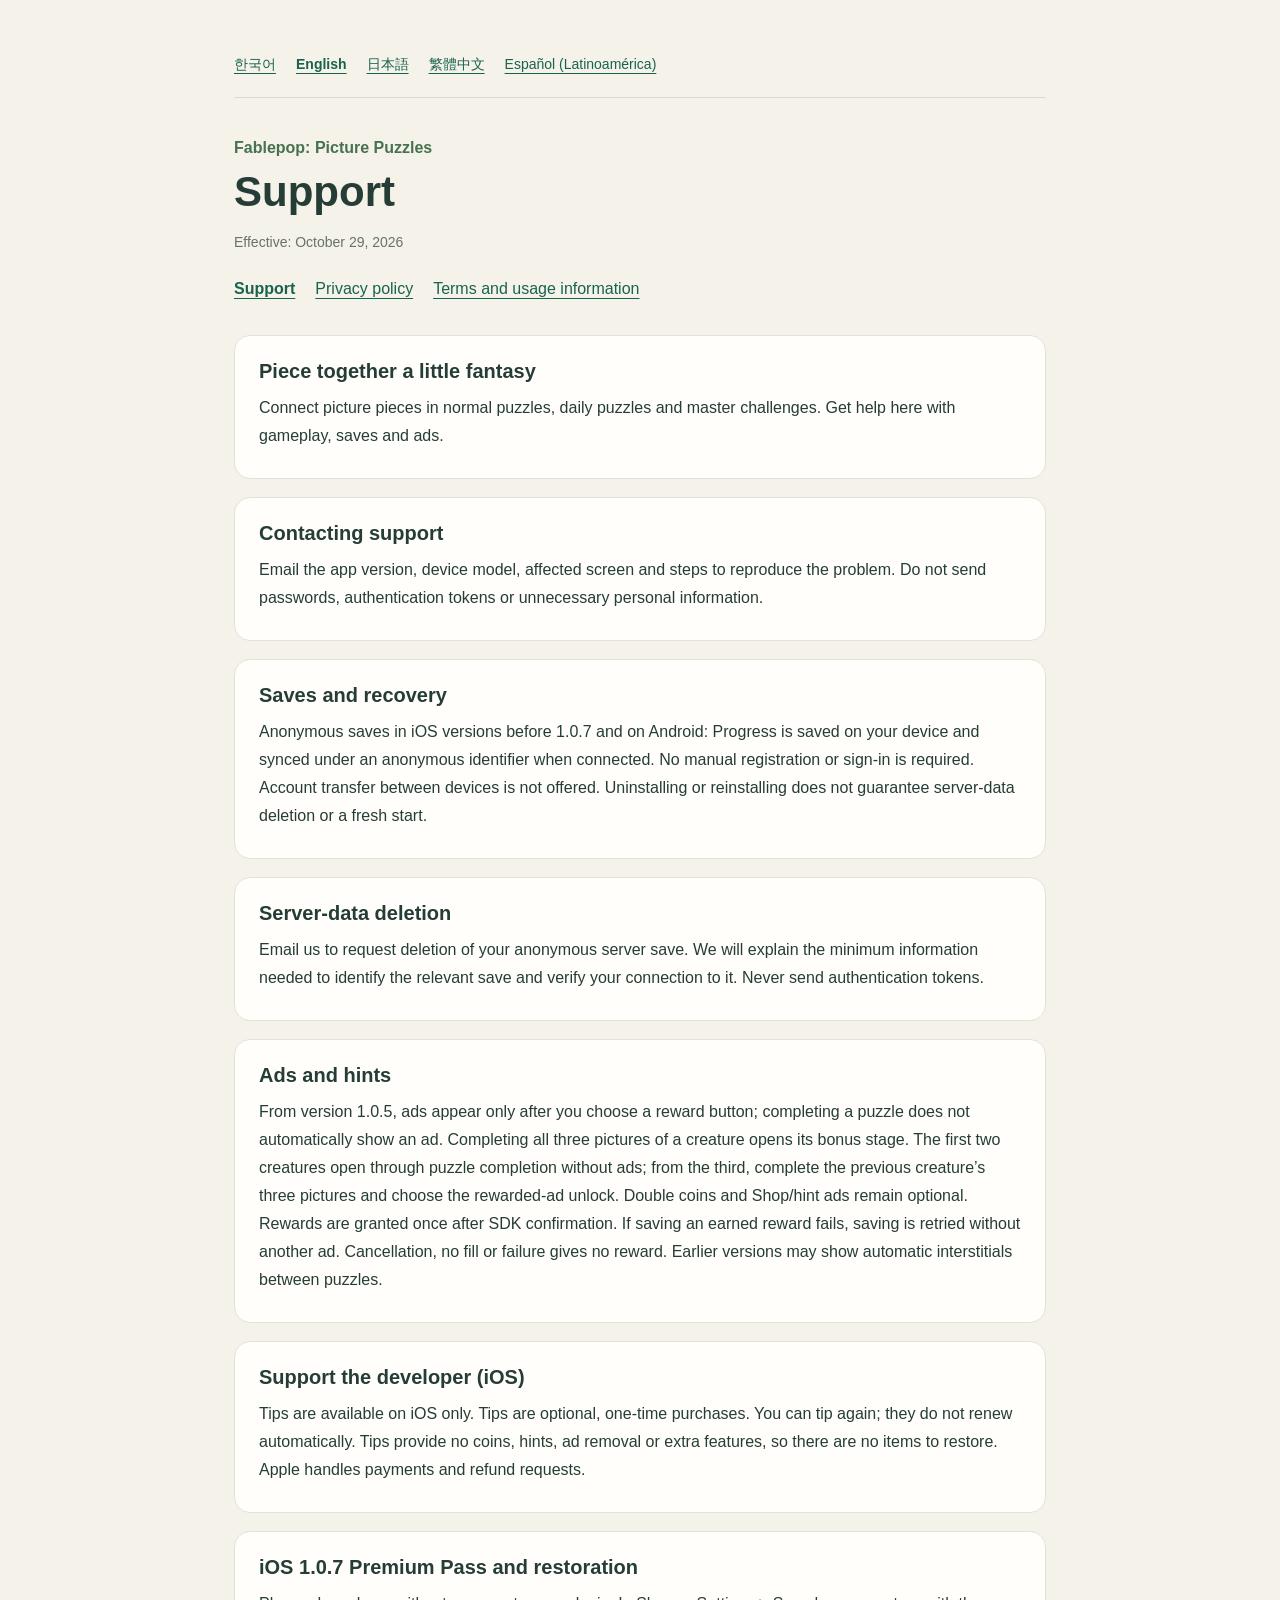
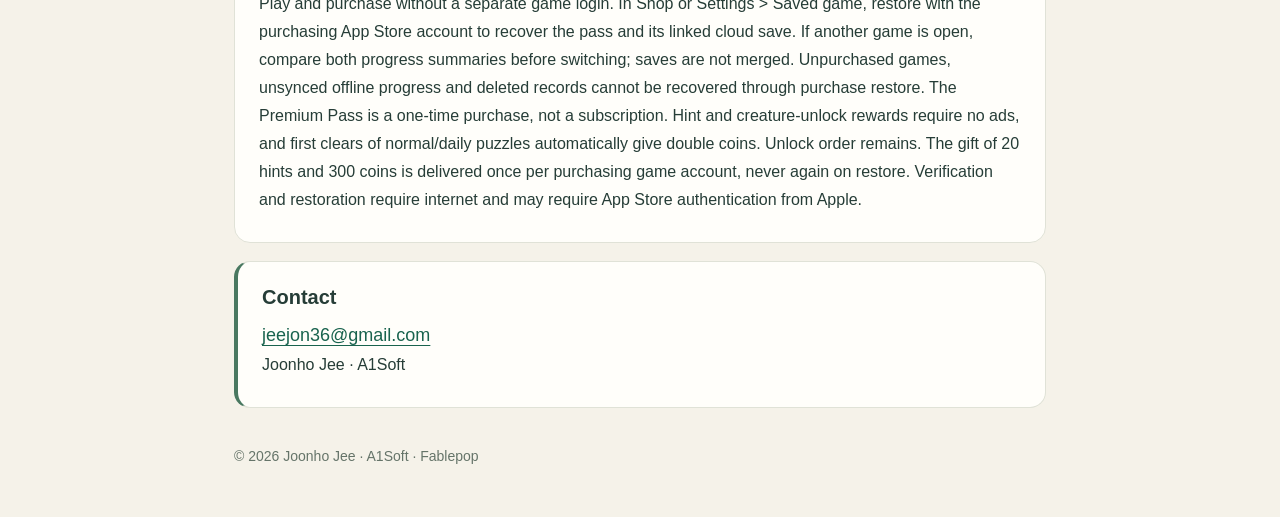
==== commit adc47bf4: "Document login-free Premium Pass and saved-game restoration" ====
--- a/fablepop/index.html
+++ b/fablepop/index.html
@@ -1,6 +1,6 @@
 <!doctype html>
-<html lang="en"><head><meta charset="utf-8"><meta name="viewport" content="width=device-width,initial-scale=1"><meta name="description" content="Fablepop: Picture Puzzles — support, privacy and usage information"><title>Fablepop · Support</title><script>const languages=["ko","en","ja","zh-Hant","es-419"];let language=new URLSearchParams(location.search).get('lang');if(!languages.includes(language)){const n=navigator.language.toLowerCase();language=n.startsWith('ko')?'ko':n.startsWith('ja')?'ja':n.startsWith('zh')?'zh-Hant':n.startsWith('es')?'es-419':'en';}document.documentElement.lang=language;</script><link rel="stylesheet" href="./style.css"></head><body><main><nav class="languages" aria-label="Language"><a lang="ko" href="?lang=ko">한국어</a><a lang="en" href="?lang=en">English</a><a lang="ja" href="?lang=ja">日本語</a><a lang="zh-Hant" href="?lang=zh-Hant">繁體中文</a><a lang="es-419" href="?lang=es-419">Español (Latinoamérica)</a></nav><article data-lang="ko" lang="ko"><p class="brand">페이블팝 그림퍼즐</p><h1>고객지원</h1><p class="date">시행일: 2026년 10월 29일</p><nav aria-label="페이블팝 그림퍼즐"><a aria-current="page" href="./?lang=ko">고객지원</a><a  href="./privacy/?lang=ko">개인정보처리방침</a><a  href="./terms/?lang=ko">이용약관 및 안내</a></nav><section><h2>귀여운 환수와 완성하는 그림 이야기</h2><p>그림 조각을 연결하며 일반 퍼즐, 일일 퍼즐과 마스터 도전을 즐겨 보세요. 이 페이지에서 게임 이용, 저장 데이터와 광고 관련 도움을 받을 수 있습니다.</p></section><section><h2>문의할 때 알려 주세요</h2><p>앱 버전, 기기 모델, 문제가 발생한 화면과 재현 순서를 문의 이메일로 보내 주세요. 비밀번호, 인증 토큰이나 불필요한 개인정보는 보내지 마세요.</p></section><section><h2>진행도 저장과 복구</h2><p>iOS 1.0.7 이전 버전과 Android의 익명 저장: 별도 회원가입이나 로그인 입력 없이 진행도를 기기에 저장하고, 연결 가능할 때 익명 식별자로 서버와 동기화합니다. 다른 기기로의 계정 이전 기능은 없습니다. 앱 삭제·재설치만으로 서버 데이터 삭제나 진행도 초기화가 보장되지 않습니다.</p></section><section><h2>서버 데이터 삭제 요청</h2><p>서버의 익명 저장 데이터 삭제를 원하면 이메일로 문의해 주세요. 해당 저장 데이터와 요청자의 관계를 확인하는 데 필요한 최소한의 정보를 안내합니다. 인증 토큰은 보내지 마세요.</p></section><section><h2>광고와 힌트</h2><p>1.0.5부터 광고는 이용자가 보상 버튼을 직접 선택할 때만 표시됩니다. 퍼즐 완료만으로 자동 광고가 나오지 않습니다. 각 환수의 그림 3장을 완성하면 보너스 판이 열립니다. 첫 두 환수는 이전 그림을 완료하면 광고 없이 열리고, 세 번째부터는 이전 환수의 그림 3장을 완료한 뒤 광고를 선택해 해금합니다. 2배 코인 보상과 상점·힌트 광고도 선택 사항입니다. SDK가 보상 조건 충족을 확인하면 한 번 지급하며, 보상을 얻은 뒤 저장에 실패하면 광고를 다시 보지 않고 저장을 재시도합니다. 취소·광고 없음·실패 시 보상은 지급되지 않습니다. 이전 버전에는 퍼즐 사이에 자동 전면 광고가 있을 수 있습니다.</p></section><section><h2>개발자 후원하기 (iOS)</h2><p>후원 결제는 iOS에서만 제공됩니다. 자발적인 일회성 후원입니다. 자동 갱신되지 않으며 반복 후원할 수 있어요. 코인·힌트·광고 제거·추가 기능은 제공하지 않아 복원할 아이템이 없습니다. 결제와 환불 요청은 Apple을 통해 처리됩니다.</p></section><section><h2>iOS 1.0.7 계정 연결과 프리미엄 패스</h2><p>상점 또는 설정에서 계정을 연결하세요. 구매·복원은 원래 게임 계정과 구매에 사용한 Apple 계정으로 진행합니다. 프리미엄 패스는 구독이 아닌 일회성 상품으로 광고 없이 힌트·환수 해금 보상을 받고 일반·일일 첫 클리어 코인을 자동으로 2배 받습니다. 환수 해금 순서는 유지되며, 힌트 20개와 코인 300개는 구매 계정에 한 번 지급됩니다. 복원은 선물을 다시 지급하지 않습니다. 구매 확인에는 인터넷 연결이 필요합니다. 계정 삭제 전 안내를 확인하세요.</p></section><section class="contact"><h2>문의</h2><a href="mailto:jeejon36@gmail.com">jeejon36@gmail.com</a><p>지준호(Joonho Jee) · A1Soft</p></section></article>
-<article data-lang="en" lang="en"><p class="brand">Fablepop: Picture Puzzles</p><h1>Support</h1><p class="date">Effective: October 29, 2026</p><nav aria-label="Fablepop: Picture Puzzles"><a aria-current="page" href="./?lang=en">Support</a><a  href="./privacy/?lang=en">Privacy policy</a><a  href="./terms/?lang=en">Terms and usage information</a></nav><section><h2>Piece together a little fantasy</h2><p>Connect picture pieces in normal puzzles, daily puzzles and master challenges. Get help here with gameplay, saves and ads.</p></section><section><h2>Contacting support</h2><p>Email the app version, device model, affected screen and steps to reproduce the problem. Do not send passwords, authentication tokens or unnecessary personal information.</p></section><section><h2>Saves and recovery</h2><p>Anonymous saves in iOS versions before 1.0.7 and on Android: Progress is saved on your device and synced under an anonymous identifier when connected. No manual registration or sign-in is required. Account transfer between devices is not offered. Uninstalling or reinstalling does not guarantee server-data deletion or a fresh start.</p></section><section><h2>Server-data deletion</h2><p>Email us to request deletion of your anonymous server save. We will explain the minimum information needed to identify the relevant save and verify your connection to it. Never send authentication tokens.</p></section><section><h2>Ads and hints</h2><p>From version 1.0.5, ads appear only after you choose a reward button; completing a puzzle does not automatically show an ad. Completing all three pictures of a creature opens its bonus stage. The first two creatures open through puzzle completion without ads; from the third, complete the previous creature’s three pictures and choose the rewarded-ad unlock. Double coins and Shop/hint ads remain optional. Rewards are granted once after SDK confirmation. If saving an earned reward fails, saving is retried without another ad. Cancellation, no fill or failure gives no reward. Earlier versions may show automatic interstitials between puzzles.</p></section><section><h2>Support the developer (iOS)</h2><p>Tips are available on iOS only. Tips are optional, one-time purchases. You can tip again; they do not renew automatically. Tips provide no coins, hints, ad removal or extra features, so there are no items to restore. Apple handles payments and refund requests.</p></section><section><h2>iOS 1.0.7 accounts and Premium Pass</h2><p>Connect your account in Shop or Settings. Purchase restoration requires the original game account and Apple purchase account. The Premium Pass is a one-time purchase, not a subscription: hint and creature-unlock rewards require no ads, and eligible first clears of normal/daily puzzles automatically give double coins. Creature unlock order remains. A gift of 20 hints and 300 coins is delivered once per purchasing account; restoration never repeats it. Purchase verification requires internet. Read the account-deletion notice before deleting.</p></section><section class="contact"><h2>Contact</h2><a href="mailto:jeejon36@gmail.com">jeejon36@gmail.com</a><p>Joonho Jee · A1Soft</p></section></article>
-<article data-lang="ja" lang="ja"><p class="brand">フェイブルポップ：絵合わせパズル</p><h1>サポート</h1><p class="date">施行日：2026年10月29日</p><nav aria-label="フェイブルポップ：絵合わせパズル"><a aria-current="page" href="./?lang=ja">サポート</a><a  href="./privacy/?lang=ja">プライバシーポリシー</a><a  href="./terms/?lang=ja">利用規約・利用案内</a></nav><section><h2>幻獣たちの小さな物語</h2><p>絵のピースをつなぎ、通常・デイリー・マスターパズルを楽しめます。ゲーム、保存データ、広告についてはこちらへお問い合わせください。</p></section><section><h2>お問い合わせの際に</h2><p>アプリのバージョン、端末モデル、問題の画面と再現手順をメールでお知らせください。パスワード、認証トークン、不要な個人情報は送らないでください。</p></section><section><h2>保存と復元</h2><p>iOS 1.0.7より前のバージョンとAndroidの匿名保存：進行状況は端末に保存され、接続時に匿名識別子でサーバーと同期します。登録・ログイン情報の入力や別端末へのアカウント移行は提供していません。削除・再インストールだけではサーバーデータの削除や初期化は保証されません。サーバーデータの削除はメールでご依頼ください。対象の保存データとの関係を確認するために必要な最小限の情報をご案内します。</p></section><section><h2>広告とヒント</h2><p>1.0.5以降、広告は報酬ボタンを自分で選んだ場合にのみ表示され、パズルのクリアだけでは自動表示されません。幻獣の絵3枚を完成するとボーナスステージが開きます。最初の2体は前の絵を完成すると広告なしで開き、3体目以降は前の幻獣の絵3枚を完成した後、報酬広告を選んで解放します。コイン2倍やショップ・ヒントの広告も任意です。SDKが条件達成を確認すると報酬を1回付与します。獲得後の保存に失敗した場合は広告を再視聴せず保存を再試行します。キャンセル・広告なし・失敗では報酬は付与されません。旧バージョンではパズル間に自動広告が表示される場合があります。</p></section><section><h2>開発者を応援する (iOS)</h2><p>開発者支援の購入は iOS のみで提供されます。任意の一度きりの応援です。繰り返し購入できますが、自動更新はありません。コイン、ヒント、広告削除、追加機能は付かないため、復元するアイテムはありません。決済と返金申請はAppleが処理します。</p></section><section><h2>iOS 1.0.7のアカウントとプレミアムパス</h2><p>ショップまたは設定でアカウントを連携してください。購入の復元には元のゲームアカウントと購入に使用したAppleアカウントが必要です。プレミアムパスは一度きりの購入で、サブスクリプションではありません。広告なしでヒント・幻獣解放の報酬を受け取り、通常・デイリーの初回クリアコインが自動で2倍になります。解放順序は維持されます。ヒント20個とコイン300枚は購入アカウントに一度だけ付与し、復元では再付与しません。購入確認にはインターネットが必要です。削除前にアカウント削除の案内をご確認ください。</p></section><section class="contact"><h2>お問い合わせ</h2><a href="mailto:jeejon36@gmail.com">jeejon36@gmail.com</a><p>Joonho Jee · A1Soft</p></section></article>
-<article data-lang="zh-Hant" lang="zh-Hant"><p class="brand">Fablepop：拼圖物語</p><h1>客戶支援</h1><p class="date">生效日期：2026年10月29日</p><nav aria-label="Fablepop：拼圖物語"><a aria-current="page" href="./?lang=zh-Hant">客戶支援</a><a  href="./privacy/?lang=zh-Hant">隱私權政策</a><a  href="./terms/?lang=zh-Hant">使用條款與說明</a></nav><section><h2>拼出幻獸的小小故事</h2><p>連接圖片碎片，體驗一般、每日與大師拼圖。遊戲、存檔或廣告問題可透過下方信箱聯絡我們。</p></section><section><h2>聯絡時請提供</h2><p>請說明應用程式版本、裝置型號、發生問題的畫面與重現步驟。請勿傳送密碼、驗證權杖或不必要的個人資料。</p></section><section><h2>存檔與復原</h2><p>iOS 1.0.7之前的版本與Android匿名儲存：進度儲存在裝置上，連線時以匿名識別碼與伺服器同步。無須輸入註冊或登入資料，目前不提供跨裝置帳號移轉。移除或重新安裝並不保證刪除伺服器資料或重新開始。如需刪除伺服器存檔，請寄信，我們會說明辨識存檔與確認關係所需的最少資訊。</p></section><section><h2>廣告與提示</h2><p>自1.0.5起，只有主動選擇獎勵按鈕才會顯示廣告，完成拼圖不會自動跳出廣告。完成同一幻獸的3張圖片可解鎖獎勵關卡。前兩隻幻獸只需完成前面的拼圖；第三隻起，完成前一隻幻獸的3張圖片後，可選擇觀看獎勵廣告解鎖。雙倍金幣及商店、提示廣告也由你選擇。SDK確認符合條件後只發放一次獎勵。獲得獎勵後若儲存失敗，會重試儲存而不要求再看廣告。取消、沒有廣告或失敗不會獲得獎勵。舊版本可能在拼圖之間自動顯示插頁廣告。</p></section><section><h2>支持開發者 (iOS)</h2><p>贊助付款僅在 iOS 提供。這是自願的一次性支持，可重複購買，不會自動續訂。不提供金幣、提示、移除廣告或額外功能，因此沒有可回復的道具。付款及退款申請由Apple處理。</p></section><section><h2>iOS 1.0.7帳號與高級通行證</h2><p>請在商店或設定連結帳號。回復購買需要原遊戲帳號及購買時使用的Apple帳號。高級通行證是一次性購買而非訂閱，可免廣告領取提示與幻獸解鎖獎勵，一般及每日拼圖首次通關金幣自動加倍。解鎖順序維持不變。20個提示與300枚金幣每個購買帳號限領一次，回復不會重複發放。確認購買需要網路連線。刪除帳號前請詳閱刪除說明。</p></section><section class="contact"><h2>聯絡我們</h2><a href="mailto:jeejon36@gmail.com">jeejon36@gmail.com</a><p>Joonho Jee · A1Soft</p></section></article>
-<article data-lang="es-419" lang="es-419"><p class="brand">Fablepop: Rompecabezas</p><h1>Ayuda</h1><p class="date">Vigente desde: 29 de octubre de 2026</p><nav aria-label="Fablepop: Rompecabezas"><a aria-current="page" href="./?lang=es-419">Ayuda</a><a  href="./privacy/?lang=es-419">Política de privacidad</a><a  href="./terms/?lang=es-419">Términos e información de uso</a></nav><section><h2>Arma pequeñas historias de fantasía</h2><p>Une piezas en rompecabezas normales, diarios y desafíos de maestro. Aquí puedes pedir ayuda sobre el juego, los datos guardados y los anuncios.</p></section><section><h2>Al contactarnos</h2><p>Envía por correo la versión de la app, el modelo del dispositivo, la pantalla afectada y los pasos para reproducir el problema. No envíes contraseñas, tokens de autenticación ni datos personales innecesarios.</p></section><section><h2>Guardado y recuperación</h2><p>Guardados anónimos en versiones de iOS anteriores a 1.0.7 y en Android: El progreso se guarda en tu dispositivo y se sincroniza con un identificador anónimo cuando hay conexión. No se requiere registro ni ingreso manual. No ofrecemos transferencia de cuentas entre dispositivos. Desinstalar o reinstalar no garantiza eliminar los datos del servidor ni empezar de cero. Para pedir su eliminación, escríbenos; te indicaremos la información mínima para identificar el guardado y verificar tu relación con él.</p></section><section><h2>Anuncios y pistas</h2><p>Desde la versión 1.0.5, los anuncios aparecen solo al elegir un botón de recompensa; completar un rompecabezas no muestra anuncios automáticamente. Completar las tres imágenes de una criatura abre su nivel de bonificación. Las primeras dos criaturas se abren al completar las imágenes anteriores, sin anuncios. Desde la tercera, completa las tres imágenes de la criatura anterior y elige el anuncio con recompensa para desbloquearla. Duplicar monedas y los anuncios de tienda o pistas siguen siendo opcionales. La recompensa se entrega una vez tras la confirmación del SDK. Si falla el guardado de una recompensa ganada, se reintenta sin otro anuncio. Cancelar, no tener anuncios disponibles o un error no otorga recompensas. Versiones anteriores pueden mostrar intersticiales automáticos entre rompecabezas.</p></section><section><h2>Apoya al desarrollador (iOS)</h2><p>Las propinas están disponibles solo en iOS. Las propinas son opcionales y de pago único. Puedes volver a apoyar; no se renuevan automáticamente. No incluyen monedas, pistas, eliminación de anuncios ni funciones adicionales, así que no hay objetos que restaurar. Apple procesa los pagos y las solicitudes de reembolso.</p></section><section><h2>Cuentas y Pase Premium en iOS 1.0.7</h2><p>Conecta tu cuenta en la tienda o los ajustes. Para restaurar una compra necesitas la cuenta original del juego y la cuenta de Apple usada para comprar. El Pase Premium es una compra única, no una suscripción: ofrece recompensas de pistas y desbloqueo de criaturas sin anuncios, y duplica automáticamente las monedas de la primera victoria en rompecabezas normales y diarios. Se mantiene el orden de desbloqueo. El regalo de 20 pistas y 300 monedas se entrega una vez por cuenta compradora y no se repite al restaurar. La verificación de compra requiere internet. Lee el aviso antes de eliminar tu cuenta.</p></section><section class="contact"><h2>Contacto</h2><a href="mailto:jeejon36@gmail.com">jeejon36@gmail.com</a><p>Joonho Jee · A1Soft</p></section></article><footer>© 2026 Joonho Jee · A1Soft · Fablepop</footer></main><script>document.title=document.querySelector('[data-lang="'+language+'"] h1').textContent+' · Fablepop';document.querySelectorAll('.languages a').forEach(a=>{if(a.lang===language)a.setAttribute('aria-current','true');});</script></body></html>
+<html lang="en"><head><meta charset="utf-8"><meta name="viewport" content="width=device-width,initial-scale=1"><meta name="description" content="Fablepop: Picture Puzzles — support, privacy and usage information"><title>Fablepop · Support</title><script>const languages=["ko","en","ja","zh-Hant","es-419"];let language=new URLSearchParams(location.search).get('lang');if(!languages.includes(language)){const n=navigator.language.toLowerCase();language=n.startsWith('ko')?'ko':n.startsWith('ja')?'ja':n.startsWith('zh')?'zh-Hant':n.startsWith('es')?'es-419':'en';}document.documentElement.lang=language;</script><link rel="stylesheet" href="./style.css"></head><body><main><nav class="languages" aria-label="Language"><a lang="ko" href="?lang=ko">한국어</a><a lang="en" href="?lang=en">English</a><a lang="ja" href="?lang=ja">日本語</a><a lang="zh-Hant" href="?lang=zh-Hant">繁體中文</a><a lang="es-419" href="?lang=es-419">Español (Latinoamérica)</a></nav><article data-lang="ko" lang="ko"><p class="brand">페이블팝 그림퍼즐</p><h1>고객지원</h1><p class="date">시행일: 2026년 10월 29일</p><nav aria-label="페이블팝 그림퍼즐"><a aria-current="page" href="./?lang=ko">고객지원</a><a  href="./privacy/?lang=ko">개인정보처리방침</a><a  href="./terms/?lang=ko">이용약관 및 안내</a></nav><section><h2>귀여운 환수와 완성하는 그림 이야기</h2><p>그림 조각을 연결하며 일반 퍼즐, 일일 퍼즐과 마스터 도전을 즐겨 보세요. 이 페이지에서 게임 이용, 저장 데이터와 광고 관련 도움을 받을 수 있습니다.</p></section><section><h2>문의할 때 알려 주세요</h2><p>앱 버전, 기기 모델, 문제가 발생한 화면과 재현 순서를 문의 이메일로 보내 주세요. 비밀번호, 인증 토큰이나 불필요한 개인정보는 보내지 마세요.</p></section><section><h2>진행도 저장과 복구</h2><p>iOS 1.0.7 이전 버전과 Android의 익명 저장: 별도 회원가입이나 로그인 입력 없이 진행도를 기기에 저장하고, 연결 가능할 때 익명 식별자로 서버와 동기화합니다. 다른 기기로의 계정 이전 기능은 없습니다. 앱 삭제·재설치만으로 서버 데이터 삭제나 진행도 초기화가 보장되지 않습니다.</p></section><section><h2>서버 데이터 삭제 요청</h2><p>서버의 익명 저장 데이터 삭제를 원하면 이메일로 문의해 주세요. 해당 저장 데이터와 요청자의 관계를 확인하는 데 필요한 최소한의 정보를 안내합니다. 인증 토큰은 보내지 마세요.</p></section><section><h2>광고와 힌트</h2><p>1.0.5부터 광고는 이용자가 보상 버튼을 직접 선택할 때만 표시됩니다. 퍼즐 완료만으로 자동 광고가 나오지 않습니다. 각 환수의 그림 3장을 완성하면 보너스 판이 열립니다. 첫 두 환수는 이전 그림을 완료하면 광고 없이 열리고, 세 번째부터는 이전 환수의 그림 3장을 완료한 뒤 광고를 선택해 해금합니다. 2배 코인 보상과 상점·힌트 광고도 선택 사항입니다. SDK가 보상 조건 충족을 확인하면 한 번 지급하며, 보상을 얻은 뒤 저장에 실패하면 광고를 다시 보지 않고 저장을 재시도합니다. 취소·광고 없음·실패 시 보상은 지급되지 않습니다. 이전 버전에는 퍼즐 사이에 자동 전면 광고가 있을 수 있습니다.</p></section><section><h2>개발자 후원하기 (iOS)</h2><p>후원 결제는 iOS에서만 제공됩니다. 자발적인 일회성 후원입니다. 자동 갱신되지 않으며 반복 후원할 수 있어요. 코인·힌트·광고 제거·추가 기능은 제공하지 않아 복원할 아이템이 없습니다. 결제와 환불 요청은 Apple을 통해 처리됩니다.</p></section><section><h2>iOS 1.0.7 프리미엄 패스와 구매 복원</h2><p>별도 게임 로그인 없이 플레이하고 구매합니다. 상점 또는 설정 &gt; 게임 기록 관리에서 같은 App Store 계정으로 구매를 복원하면 프리미엄 혜택과 해당 구매에 연결된 서버 저장을 불러옵니다. 다른 게임 기록이 열려 있으면 양쪽 진행도를 확인한 뒤 전환하며 기록을 합치지 않습니다. 구매 전 기록, 아직 동기화되지 않은 오프라인 진행 및 삭제한 게임 기록은 구매 복원으로 찾을 수 없습니다. 프리미엄 패스는 구독이 아닌 일회성 상품입니다. 광고 없이 힌트·환수 해금 보상을 받고 일반·일일 첫 클리어 코인을 자동으로 2배 받습니다. 환수 해금 순서는 유지됩니다. 힌트 20개와 코인 300개는 구매 게임 계정에 한 번 지급하며 복원 시 다시 지급하지 않습니다. 구매 확인·복원에는 인터넷과 Apple의 App Store 인증이 필요할 수 있습니다.</p></section><section class="contact"><h2>문의</h2><a href="mailto:jeejon36@gmail.com">jeejon36@gmail.com</a><p>지준호(Joonho Jee) · A1Soft</p></section></article>
+<article data-lang="en" lang="en"><p class="brand">Fablepop: Picture Puzzles</p><h1>Support</h1><p class="date">Effective: October 29, 2026</p><nav aria-label="Fablepop: Picture Puzzles"><a aria-current="page" href="./?lang=en">Support</a><a  href="./privacy/?lang=en">Privacy policy</a><a  href="./terms/?lang=en">Terms and usage information</a></nav><section><h2>Piece together a little fantasy</h2><p>Connect picture pieces in normal puzzles, daily puzzles and master challenges. Get help here with gameplay, saves and ads.</p></section><section><h2>Contacting support</h2><p>Email the app version, device model, affected screen and steps to reproduce the problem. Do not send passwords, authentication tokens or unnecessary personal information.</p></section><section><h2>Saves and recovery</h2><p>Anonymous saves in iOS versions before 1.0.7 and on Android: Progress is saved on your device and synced under an anonymous identifier when connected. No manual registration or sign-in is required. Account transfer between devices is not offered. Uninstalling or reinstalling does not guarantee server-data deletion or a fresh start.</p></section><section><h2>Server-data deletion</h2><p>Email us to request deletion of your anonymous server save. We will explain the minimum information needed to identify the relevant save and verify your connection to it. Never send authentication tokens.</p></section><section><h2>Ads and hints</h2><p>From version 1.0.5, ads appear only after you choose a reward button; completing a puzzle does not automatically show an ad. Completing all three pictures of a creature opens its bonus stage. The first two creatures open through puzzle completion without ads; from the third, complete the previous creature’s three pictures and choose the rewarded-ad unlock. Double coins and Shop/hint ads remain optional. Rewards are granted once after SDK confirmation. If saving an earned reward fails, saving is retried without another ad. Cancellation, no fill or failure gives no reward. Earlier versions may show automatic interstitials between puzzles.</p></section><section><h2>Support the developer (iOS)</h2><p>Tips are available on iOS only. Tips are optional, one-time purchases. You can tip again; they do not renew automatically. Tips provide no coins, hints, ad removal or extra features, so there are no items to restore. Apple handles payments and refund requests.</p></section><section><h2>iOS 1.0.7 Premium Pass and restoration</h2><p>Play and purchase without a separate game login. In Shop or Settings &gt; Saved game, restore with the purchasing App Store account to recover the pass and its linked cloud save. If another game is open, compare both progress summaries before switching; saves are not merged. Unpurchased games, unsynced offline progress and deleted records cannot be recovered through purchase restore. The Premium Pass is a one-time purchase, not a subscription. Hint and creature-unlock rewards require no ads, and first clears of normal/daily puzzles automatically give double coins. Unlock order remains. The gift of 20 hints and 300 coins is delivered once per purchasing game account, never again on restore. Verification and restoration require internet and may require App Store authentication from Apple.</p></section><section class="contact"><h2>Contact</h2><a href="mailto:jeejon36@gmail.com">jeejon36@gmail.com</a><p>Joonho Jee · A1Soft</p></section></article>
+<article data-lang="ja" lang="ja"><p class="brand">フェイブルポップ：絵合わせパズル</p><h1>サポート</h1><p class="date">施行日：2026年10月29日</p><nav aria-label="フェイブルポップ：絵合わせパズル"><a aria-current="page" href="./?lang=ja">サポート</a><a  href="./privacy/?lang=ja">プライバシーポリシー</a><a  href="./terms/?lang=ja">利用規約・利用案内</a></nav><section><h2>幻獣たちの小さな物語</h2><p>絵のピースをつなぎ、通常・デイリー・マスターパズルを楽しめます。ゲーム、保存データ、広告についてはこちらへお問い合わせください。</p></section><section><h2>お問い合わせの際に</h2><p>アプリのバージョン、端末モデル、問題の画面と再現手順をメールでお知らせください。パスワード、認証トークン、不要な個人情報は送らないでください。</p></section><section><h2>保存と復元</h2><p>iOS 1.0.7より前のバージョンとAndroidの匿名保存：進行状況は端末に保存され、接続時に匿名識別子でサーバーと同期します。登録・ログイン情報の入力や別端末へのアカウント移行は提供していません。削除・再インストールだけではサーバーデータの削除や初期化は保証されません。サーバーデータの削除はメールでご依頼ください。対象の保存データとの関係を確認するために必要な最小限の情報をご案内します。</p></section><section><h2>広告とヒント</h2><p>1.0.5以降、広告は報酬ボタンを自分で選んだ場合にのみ表示され、パズルのクリアだけでは自動表示されません。幻獣の絵3枚を完成するとボーナスステージが開きます。最初の2体は前の絵を完成すると広告なしで開き、3体目以降は前の幻獣の絵3枚を完成した後、報酬広告を選んで解放します。コイン2倍やショップ・ヒントの広告も任意です。SDKが条件達成を確認すると報酬を1回付与します。獲得後の保存に失敗した場合は広告を再視聴せず保存を再試行します。キャンセル・広告なし・失敗では報酬は付与されません。旧バージョンではパズル間に自動広告が表示される場合があります。</p></section><section><h2>開発者を応援する (iOS)</h2><p>開発者支援の購入は iOS のみで提供されます。任意の一度きりの応援です。繰り返し購入できますが、自動更新はありません。コイン、ヒント、広告削除、追加機能は付かないため、復元するアイテムはありません。決済と返金申請はAppleが処理します。</p></section><section><h2>iOS 1.0.7 プレミアムパスと購入の復元</h2><p>ゲーム専用のログインなしでプレイ・購入できます。ショップまたは設定のゲーム記録管理から、購入時と同じApp Storeアカウントで特典と購入に紐づくサーバー保存を復元します。別のゲームを開いている場合は両方の進行を確認してから切り替え、記録は統合しません。未購入のゲーム、未同期のオフライン進行、削除済みの記録は復元できません。パスは一度きりの購入で、サブスクリプションではありません。広告なしでヒント・幻獣解放の報酬を受け取り、通常・デイリーの初回クリアコインが自動で2倍になります。解放順序は維持されます。ヒント20個とコイン300枚は購入ゲームアカウントに一度だけ付与し、復元では再付与しません。確認・復元にはインターネットが必要で、AppleによるApp Store認証を求められる場合があります。</p></section><section class="contact"><h2>お問い合わせ</h2><a href="mailto:jeejon36@gmail.com">jeejon36@gmail.com</a><p>Joonho Jee · A1Soft</p></section></article>
+<article data-lang="zh-Hant" lang="zh-Hant"><p class="brand">Fablepop：拼圖物語</p><h1>客戶支援</h1><p class="date">生效日期：2026年10月29日</p><nav aria-label="Fablepop：拼圖物語"><a aria-current="page" href="./?lang=zh-Hant">客戶支援</a><a  href="./privacy/?lang=zh-Hant">隱私權政策</a><a  href="./terms/?lang=zh-Hant">使用條款與說明</a></nav><section><h2>拼出幻獸的小小故事</h2><p>連接圖片碎片，體驗一般、每日與大師拼圖。遊戲、存檔或廣告問題可透過下方信箱聯絡我們。</p></section><section><h2>聯絡時請提供</h2><p>請說明應用程式版本、裝置型號、發生問題的畫面與重現步驟。請勿傳送密碼、驗證權杖或不必要的個人資料。</p></section><section><h2>存檔與復原</h2><p>iOS 1.0.7之前的版本與Android匿名儲存：進度儲存在裝置上，連線時以匿名識別碼與伺服器同步。無須輸入註冊或登入資料，目前不提供跨裝置帳號移轉。移除或重新安裝並不保證刪除伺服器資料或重新開始。如需刪除伺服器存檔，請寄信，我們會說明辨識存檔與確認關係所需的最少資訊。</p></section><section><h2>廣告與提示</h2><p>自1.0.5起，只有主動選擇獎勵按鈕才會顯示廣告，完成拼圖不會自動跳出廣告。完成同一幻獸的3張圖片可解鎖獎勵關卡。前兩隻幻獸只需完成前面的拼圖；第三隻起，完成前一隻幻獸的3張圖片後，可選擇觀看獎勵廣告解鎖。雙倍金幣及商店、提示廣告也由你選擇。SDK確認符合條件後只發放一次獎勵。獲得獎勵後若儲存失敗，會重試儲存而不要求再看廣告。取消、沒有廣告或失敗不會獲得獎勵。舊版本可能在拼圖之間自動顯示插頁廣告。</p></section><section><h2>支持開發者 (iOS)</h2><p>贊助付款僅在 iOS 提供。這是自願的一次性支持，可重複購買，不會自動續訂。不提供金幣、提示、移除廣告或額外功能，因此沒有可回復的道具。付款及退款申請由Apple處理。</p></section><section><h2>iOS 1.0.7高級通行證與回復購買</h2><p>無須另外登入遊戲即可遊玩與購買。在商店或設定的遊戲紀錄管理中，使用購買時的App Store帳號回復權益及該筆購買連結的雲端存檔。若目前開啟另一份遊戲，請先比較兩份進度再切換，存檔不會合併。未購買的遊戲、尚未同步的離線進度及已刪除紀錄無法透過購買回復。通行證為一次性購買而非訂閱，可免廣告領取提示與幻獸解鎖獎勵，一般及每日首次通關金幣自動加倍。解鎖順序不變。20個提示與300枚金幣每個購買遊戲帳號限領一次，回復不會重複發放。確認與回復需要網路，Apple可能要求App Store驗證。</p></section><section class="contact"><h2>聯絡我們</h2><a href="mailto:jeejon36@gmail.com">jeejon36@gmail.com</a><p>Joonho Jee · A1Soft</p></section></article>
+<article data-lang="es-419" lang="es-419"><p class="brand">Fablepop: Rompecabezas</p><h1>Ayuda</h1><p class="date">Vigente desde: 29 de octubre de 2026</p><nav aria-label="Fablepop: Rompecabezas"><a aria-current="page" href="./?lang=es-419">Ayuda</a><a  href="./privacy/?lang=es-419">Política de privacidad</a><a  href="./terms/?lang=es-419">Términos e información de uso</a></nav><section><h2>Arma pequeñas historias de fantasía</h2><p>Une piezas en rompecabezas normales, diarios y desafíos de maestro. Aquí puedes pedir ayuda sobre el juego, los datos guardados y los anuncios.</p></section><section><h2>Al contactarnos</h2><p>Envía por correo la versión de la app, el modelo del dispositivo, la pantalla afectada y los pasos para reproducir el problema. No envíes contraseñas, tokens de autenticación ni datos personales innecesarios.</p></section><section><h2>Guardado y recuperación</h2><p>Guardados anónimos en versiones de iOS anteriores a 1.0.7 y en Android: El progreso se guarda en tu dispositivo y se sincroniza con un identificador anónimo cuando hay conexión. No se requiere registro ni ingreso manual. No ofrecemos transferencia de cuentas entre dispositivos. Desinstalar o reinstalar no garantiza eliminar los datos del servidor ni empezar de cero. Para pedir su eliminación, escríbenos; te indicaremos la información mínima para identificar el guardado y verificar tu relación con él.</p></section><section><h2>Anuncios y pistas</h2><p>Desde la versión 1.0.5, los anuncios aparecen solo al elegir un botón de recompensa; completar un rompecabezas no muestra anuncios automáticamente. Completar las tres imágenes de una criatura abre su nivel de bonificación. Las primeras dos criaturas se abren al completar las imágenes anteriores, sin anuncios. Desde la tercera, completa las tres imágenes de la criatura anterior y elige el anuncio con recompensa para desbloquearla. Duplicar monedas y los anuncios de tienda o pistas siguen siendo opcionales. La recompensa se entrega una vez tras la confirmación del SDK. Si falla el guardado de una recompensa ganada, se reintenta sin otro anuncio. Cancelar, no tener anuncios disponibles o un error no otorga recompensas. Versiones anteriores pueden mostrar intersticiales automáticos entre rompecabezas.</p></section><section><h2>Apoya al desarrollador (iOS)</h2><p>Las propinas están disponibles solo en iOS. Las propinas son opcionales y de pago único. Puedes volver a apoyar; no se renuevan automáticamente. No incluyen monedas, pistas, eliminación de anuncios ni funciones adicionales, así que no hay objetos que restaurar. Apple procesa los pagos y las solicitudes de reembolso.</p></section><section><h2>Pase Premium y restauración en iOS 1.0.7</h2><p>Juega y compra sin iniciar sesión por separado en el juego. En la tienda o Ajustes &gt; Partida guardada, restaura con la cuenta de App Store que compró el pase para recuperar los beneficios y su guardado en la nube. Si tienes otra partida abierta, compara ambos progresos antes de cambiar; no se combinan. No se recuperan partidas sin compra, progreso sin sincronizar ni registros eliminados. El pase es de pago único, no una suscripción. Ofrece pistas y desbloqueos sin anuncios y duplica las monedas de la primera victoria normal o diaria. Se mantiene el orden de desbloqueo. Las 20 pistas y 300 monedas se entregan una sola vez por cuenta compradora, nunca otra vez al restaurar. La verificación y restauración requieren internet y Apple puede pedir autenticación de App Store.</p></section><section class="contact"><h2>Contacto</h2><a href="mailto:jeejon36@gmail.com">jeejon36@gmail.com</a><p>Joonho Jee · A1Soft</p></section></article><footer>© 2026 Joonho Jee · A1Soft · Fablepop</footer></main><script>document.title=document.querySelector('[data-lang="'+language+'"] h1').textContent+' · Fablepop';document.querySelectorAll('.languages a').forEach(a=>{if(a.lang===language)a.setAttribute('aria-current','true');});</script></body></html>
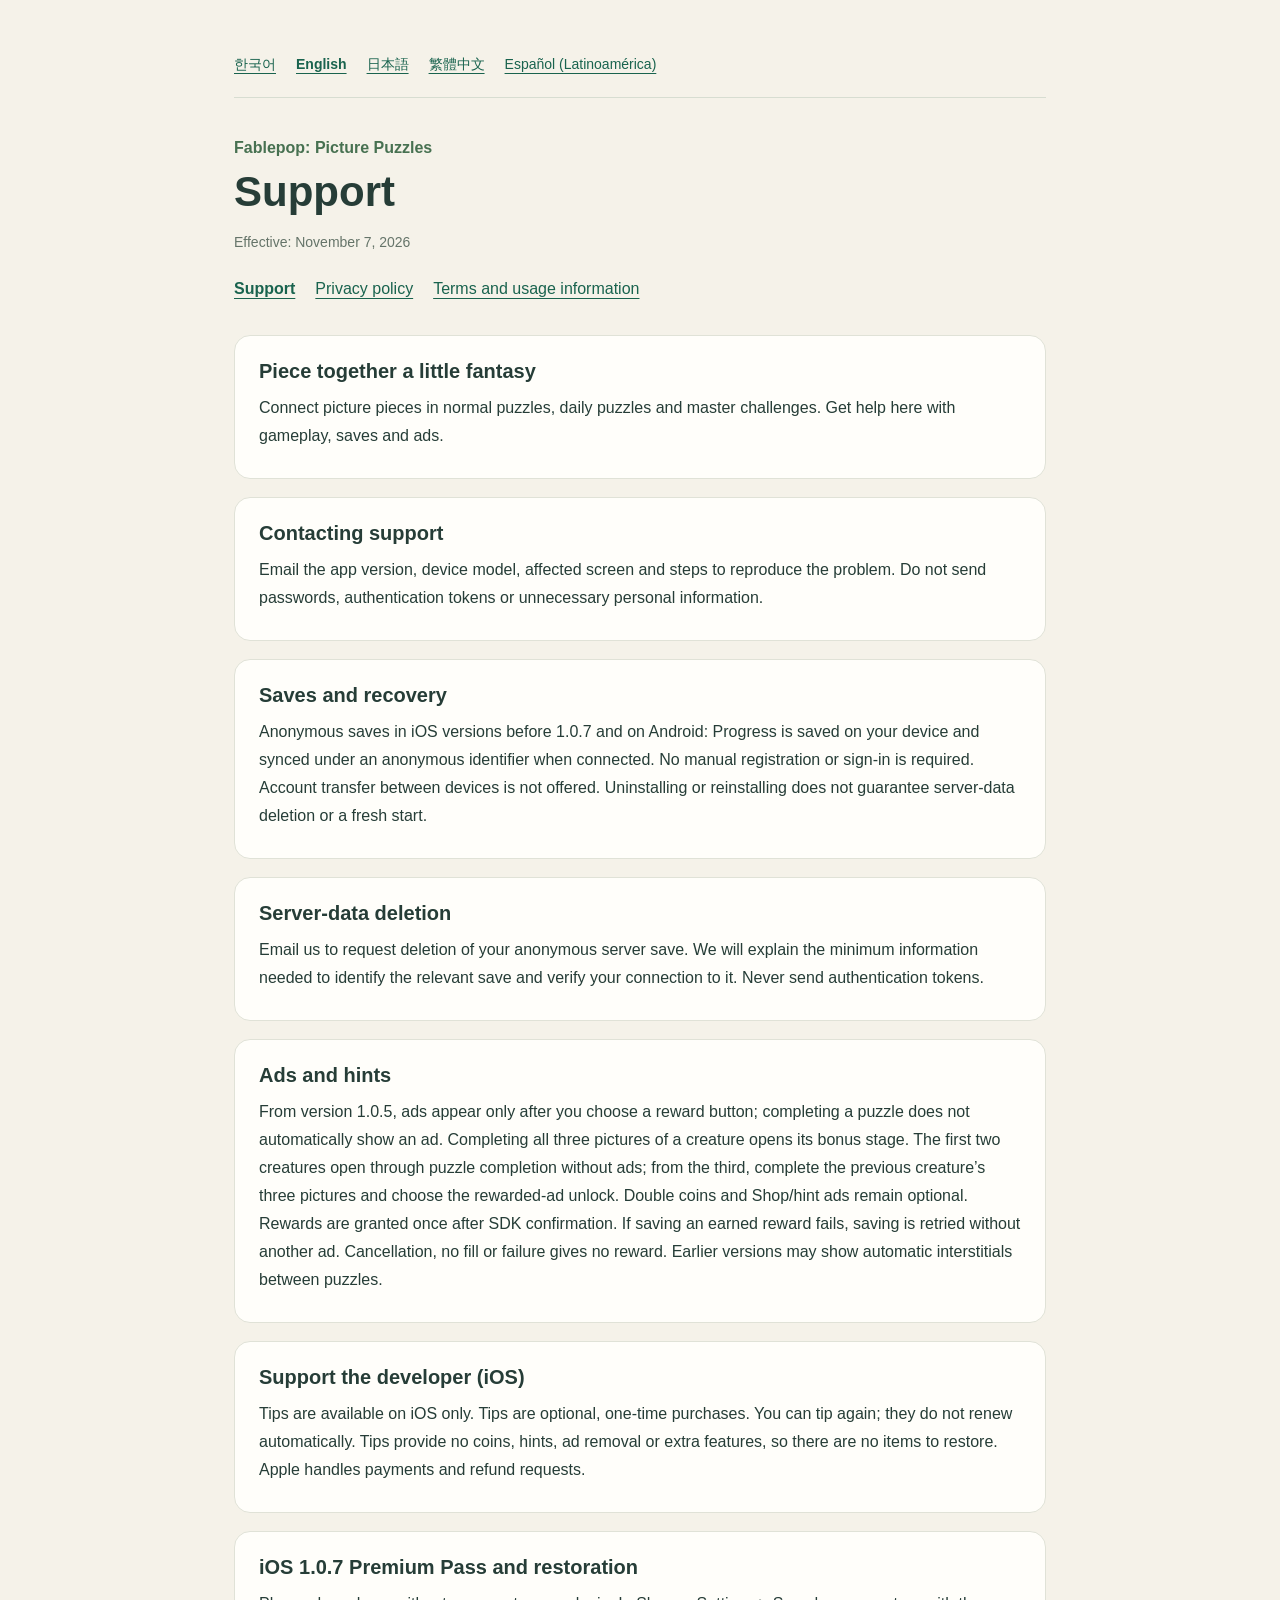
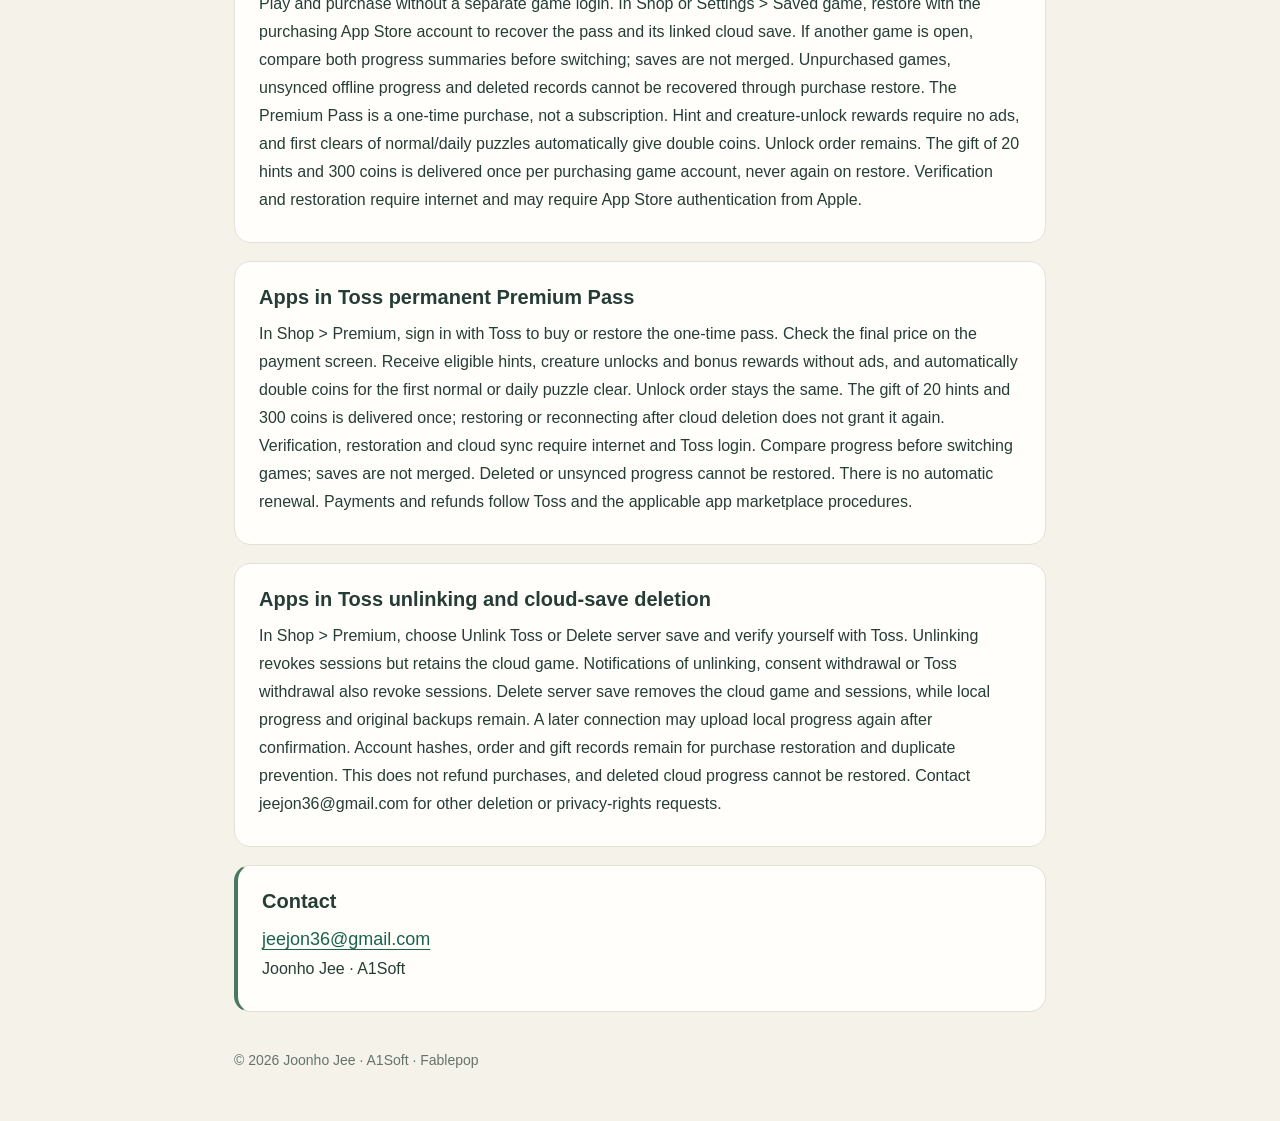
==== commit 9e039a3b: "docs: disclose Toss premium login, restore and server save deletion" ====
--- a/fablepop/index.html
+++ b/fablepop/index.html
@@ -1,6 +1,6 @@
 <!doctype html>
-<html lang="en"><head><meta charset="utf-8"><meta name="viewport" content="width=device-width,initial-scale=1"><meta name="description" content="Fablepop: Picture Puzzles — support, privacy and usage information"><title>Fablepop · Support</title><script>const languages=["ko","en","ja","zh-Hant","es-419"];let language=new URLSearchParams(location.search).get('lang');if(!languages.includes(language)){const n=navigator.language.toLowerCase();language=n.startsWith('ko')?'ko':n.startsWith('ja')?'ja':n.startsWith('zh')?'zh-Hant':n.startsWith('es')?'es-419':'en';}document.documentElement.lang=language;</script><link rel="stylesheet" href="./style.css"></head><body><main><nav class="languages" aria-label="Language"><a lang="ko" href="?lang=ko">한국어</a><a lang="en" href="?lang=en">English</a><a lang="ja" href="?lang=ja">日本語</a><a lang="zh-Hant" href="?lang=zh-Hant">繁體中文</a><a lang="es-419" href="?lang=es-419">Español (Latinoamérica)</a></nav><article data-lang="ko" lang="ko"><p class="brand">페이블팝 그림퍼즐</p><h1>고객지원</h1><p class="date">시행일: 2026년 10월 29일</p><nav aria-label="페이블팝 그림퍼즐"><a aria-current="page" href="./?lang=ko">고객지원</a><a  href="./privacy/?lang=ko">개인정보처리방침</a><a  href="./terms/?lang=ko">이용약관 및 안내</a></nav><section><h2>귀여운 환수와 완성하는 그림 이야기</h2><p>그림 조각을 연결하며 일반 퍼즐, 일일 퍼즐과 마스터 도전을 즐겨 보세요. 이 페이지에서 게임 이용, 저장 데이터와 광고 관련 도움을 받을 수 있습니다.</p></section><section><h2>문의할 때 알려 주세요</h2><p>앱 버전, 기기 모델, 문제가 발생한 화면과 재현 순서를 문의 이메일로 보내 주세요. 비밀번호, 인증 토큰이나 불필요한 개인정보는 보내지 마세요.</p></section><section><h2>진행도 저장과 복구</h2><p>iOS 1.0.7 이전 버전과 Android의 익명 저장: 별도 회원가입이나 로그인 입력 없이 진행도를 기기에 저장하고, 연결 가능할 때 익명 식별자로 서버와 동기화합니다. 다른 기기로의 계정 이전 기능은 없습니다. 앱 삭제·재설치만으로 서버 데이터 삭제나 진행도 초기화가 보장되지 않습니다.</p></section><section><h2>서버 데이터 삭제 요청</h2><p>서버의 익명 저장 데이터 삭제를 원하면 이메일로 문의해 주세요. 해당 저장 데이터와 요청자의 관계를 확인하는 데 필요한 최소한의 정보를 안내합니다. 인증 토큰은 보내지 마세요.</p></section><section><h2>광고와 힌트</h2><p>1.0.5부터 광고는 이용자가 보상 버튼을 직접 선택할 때만 표시됩니다. 퍼즐 완료만으로 자동 광고가 나오지 않습니다. 각 환수의 그림 3장을 완성하면 보너스 판이 열립니다. 첫 두 환수는 이전 그림을 완료하면 광고 없이 열리고, 세 번째부터는 이전 환수의 그림 3장을 완료한 뒤 광고를 선택해 해금합니다. 2배 코인 보상과 상점·힌트 광고도 선택 사항입니다. SDK가 보상 조건 충족을 확인하면 한 번 지급하며, 보상을 얻은 뒤 저장에 실패하면 광고를 다시 보지 않고 저장을 재시도합니다. 취소·광고 없음·실패 시 보상은 지급되지 않습니다. 이전 버전에는 퍼즐 사이에 자동 전면 광고가 있을 수 있습니다.</p></section><section><h2>개발자 후원하기 (iOS)</h2><p>후원 결제는 iOS에서만 제공됩니다. 자발적인 일회성 후원입니다. 자동 갱신되지 않으며 반복 후원할 수 있어요. 코인·힌트·광고 제거·추가 기능은 제공하지 않아 복원할 아이템이 없습니다. 결제와 환불 요청은 Apple을 통해 처리됩니다.</p></section><section><h2>iOS 1.0.7 프리미엄 패스와 구매 복원</h2><p>별도 게임 로그인 없이 플레이하고 구매합니다. 상점 또는 설정 &gt; 게임 기록 관리에서 같은 App Store 계정으로 구매를 복원하면 프리미엄 혜택과 해당 구매에 연결된 서버 저장을 불러옵니다. 다른 게임 기록이 열려 있으면 양쪽 진행도를 확인한 뒤 전환하며 기록을 합치지 않습니다. 구매 전 기록, 아직 동기화되지 않은 오프라인 진행 및 삭제한 게임 기록은 구매 복원으로 찾을 수 없습니다. 프리미엄 패스는 구독이 아닌 일회성 상품입니다. 광고 없이 힌트·환수 해금 보상을 받고 일반·일일 첫 클리어 코인을 자동으로 2배 받습니다. 환수 해금 순서는 유지됩니다. 힌트 20개와 코인 300개는 구매 게임 계정에 한 번 지급하며 복원 시 다시 지급하지 않습니다. 구매 확인·복원에는 인터넷과 Apple의 App Store 인증이 필요할 수 있습니다.</p></section><section class="contact"><h2>문의</h2><a href="mailto:jeejon36@gmail.com">jeejon36@gmail.com</a><p>지준호(Joonho Jee) · A1Soft</p></section></article>
-<article data-lang="en" lang="en"><p class="brand">Fablepop: Picture Puzzles</p><h1>Support</h1><p class="date">Effective: October 29, 2026</p><nav aria-label="Fablepop: Picture Puzzles"><a aria-current="page" href="./?lang=en">Support</a><a  href="./privacy/?lang=en">Privacy policy</a><a  href="./terms/?lang=en">Terms and usage information</a></nav><section><h2>Piece together a little fantasy</h2><p>Connect picture pieces in normal puzzles, daily puzzles and master challenges. Get help here with gameplay, saves and ads.</p></section><section><h2>Contacting support</h2><p>Email the app version, device model, affected screen and steps to reproduce the problem. Do not send passwords, authentication tokens or unnecessary personal information.</p></section><section><h2>Saves and recovery</h2><p>Anonymous saves in iOS versions before 1.0.7 and on Android: Progress is saved on your device and synced under an anonymous identifier when connected. No manual registration or sign-in is required. Account transfer between devices is not offered. Uninstalling or reinstalling does not guarantee server-data deletion or a fresh start.</p></section><section><h2>Server-data deletion</h2><p>Email us to request deletion of your anonymous server save. We will explain the minimum information needed to identify the relevant save and verify your connection to it. Never send authentication tokens.</p></section><section><h2>Ads and hints</h2><p>From version 1.0.5, ads appear only after you choose a reward button; completing a puzzle does not automatically show an ad. Completing all three pictures of a creature opens its bonus stage. The first two creatures open through puzzle completion without ads; from the third, complete the previous creature’s three pictures and choose the rewarded-ad unlock. Double coins and Shop/hint ads remain optional. Rewards are granted once after SDK confirmation. If saving an earned reward fails, saving is retried without another ad. Cancellation, no fill or failure gives no reward. Earlier versions may show automatic interstitials between puzzles.</p></section><section><h2>Support the developer (iOS)</h2><p>Tips are available on iOS only. Tips are optional, one-time purchases. You can tip again; they do not renew automatically. Tips provide no coins, hints, ad removal or extra features, so there are no items to restore. Apple handles payments and refund requests.</p></section><section><h2>iOS 1.0.7 Premium Pass and restoration</h2><p>Play and purchase without a separate game login. In Shop or Settings &gt; Saved game, restore with the purchasing App Store account to recover the pass and its linked cloud save. If another game is open, compare both progress summaries before switching; saves are not merged. Unpurchased games, unsynced offline progress and deleted records cannot be recovered through purchase restore. The Premium Pass is a one-time purchase, not a subscription. Hint and creature-unlock rewards require no ads, and first clears of normal/daily puzzles automatically give double coins. Unlock order remains. The gift of 20 hints and 300 coins is delivered once per purchasing game account, never again on restore. Verification and restoration require internet and may require App Store authentication from Apple.</p></section><section class="contact"><h2>Contact</h2><a href="mailto:jeejon36@gmail.com">jeejon36@gmail.com</a><p>Joonho Jee · A1Soft</p></section></article>
-<article data-lang="ja" lang="ja"><p class="brand">フェイブルポップ：絵合わせパズル</p><h1>サポート</h1><p class="date">施行日：2026年10月29日</p><nav aria-label="フェイブルポップ：絵合わせパズル"><a aria-current="page" href="./?lang=ja">サポート</a><a  href="./privacy/?lang=ja">プライバシーポリシー</a><a  href="./terms/?lang=ja">利用規約・利用案内</a></nav><section><h2>幻獣たちの小さな物語</h2><p>絵のピースをつなぎ、通常・デイリー・マスターパズルを楽しめます。ゲーム、保存データ、広告についてはこちらへお問い合わせください。</p></section><section><h2>お問い合わせの際に</h2><p>アプリのバージョン、端末モデル、問題の画面と再現手順をメールでお知らせください。パスワード、認証トークン、不要な個人情報は送らないでください。</p></section><section><h2>保存と復元</h2><p>iOS 1.0.7より前のバージョンとAndroidの匿名保存：進行状況は端末に保存され、接続時に匿名識別子でサーバーと同期します。登録・ログイン情報の入力や別端末へのアカウント移行は提供していません。削除・再インストールだけではサーバーデータの削除や初期化は保証されません。サーバーデータの削除はメールでご依頼ください。対象の保存データとの関係を確認するために必要な最小限の情報をご案内します。</p></section><section><h2>広告とヒント</h2><p>1.0.5以降、広告は報酬ボタンを自分で選んだ場合にのみ表示され、パズルのクリアだけでは自動表示されません。幻獣の絵3枚を完成するとボーナスステージが開きます。最初の2体は前の絵を完成すると広告なしで開き、3体目以降は前の幻獣の絵3枚を完成した後、報酬広告を選んで解放します。コイン2倍やショップ・ヒントの広告も任意です。SDKが条件達成を確認すると報酬を1回付与します。獲得後の保存に失敗した場合は広告を再視聴せず保存を再試行します。キャンセル・広告なし・失敗では報酬は付与されません。旧バージョンではパズル間に自動広告が表示される場合があります。</p></section><section><h2>開発者を応援する (iOS)</h2><p>開発者支援の購入は iOS のみで提供されます。任意の一度きりの応援です。繰り返し購入できますが、自動更新はありません。コイン、ヒント、広告削除、追加機能は付かないため、復元するアイテムはありません。決済と返金申請はAppleが処理します。</p></section><section><h2>iOS 1.0.7 プレミアムパスと購入の復元</h2><p>ゲーム専用のログインなしでプレイ・購入できます。ショップまたは設定のゲーム記録管理から、購入時と同じApp Storeアカウントで特典と購入に紐づくサーバー保存を復元します。別のゲームを開いている場合は両方の進行を確認してから切り替え、記録は統合しません。未購入のゲーム、未同期のオフライン進行、削除済みの記録は復元できません。パスは一度きりの購入で、サブスクリプションではありません。広告なしでヒント・幻獣解放の報酬を受け取り、通常・デイリーの初回クリアコインが自動で2倍になります。解放順序は維持されます。ヒント20個とコイン300枚は購入ゲームアカウントに一度だけ付与し、復元では再付与しません。確認・復元にはインターネットが必要で、AppleによるApp Store認証を求められる場合があります。</p></section><section class="contact"><h2>お問い合わせ</h2><a href="mailto:jeejon36@gmail.com">jeejon36@gmail.com</a><p>Joonho Jee · A1Soft</p></section></article>
-<article data-lang="zh-Hant" lang="zh-Hant"><p class="brand">Fablepop：拼圖物語</p><h1>客戶支援</h1><p class="date">生效日期：2026年10月29日</p><nav aria-label="Fablepop：拼圖物語"><a aria-current="page" href="./?lang=zh-Hant">客戶支援</a><a  href="./privacy/?lang=zh-Hant">隱私權政策</a><a  href="./terms/?lang=zh-Hant">使用條款與說明</a></nav><section><h2>拼出幻獸的小小故事</h2><p>連接圖片碎片，體驗一般、每日與大師拼圖。遊戲、存檔或廣告問題可透過下方信箱聯絡我們。</p></section><section><h2>聯絡時請提供</h2><p>請說明應用程式版本、裝置型號、發生問題的畫面與重現步驟。請勿傳送密碼、驗證權杖或不必要的個人資料。</p></section><section><h2>存檔與復原</h2><p>iOS 1.0.7之前的版本與Android匿名儲存：進度儲存在裝置上，連線時以匿名識別碼與伺服器同步。無須輸入註冊或登入資料，目前不提供跨裝置帳號移轉。移除或重新安裝並不保證刪除伺服器資料或重新開始。如需刪除伺服器存檔，請寄信，我們會說明辨識存檔與確認關係所需的最少資訊。</p></section><section><h2>廣告與提示</h2><p>自1.0.5起，只有主動選擇獎勵按鈕才會顯示廣告，完成拼圖不會自動跳出廣告。完成同一幻獸的3張圖片可解鎖獎勵關卡。前兩隻幻獸只需完成前面的拼圖；第三隻起，完成前一隻幻獸的3張圖片後，可選擇觀看獎勵廣告解鎖。雙倍金幣及商店、提示廣告也由你選擇。SDK確認符合條件後只發放一次獎勵。獲得獎勵後若儲存失敗，會重試儲存而不要求再看廣告。取消、沒有廣告或失敗不會獲得獎勵。舊版本可能在拼圖之間自動顯示插頁廣告。</p></section><section><h2>支持開發者 (iOS)</h2><p>贊助付款僅在 iOS 提供。這是自願的一次性支持，可重複購買，不會自動續訂。不提供金幣、提示、移除廣告或額外功能，因此沒有可回復的道具。付款及退款申請由Apple處理。</p></section><section><h2>iOS 1.0.7高級通行證與回復購買</h2><p>無須另外登入遊戲即可遊玩與購買。在商店或設定的遊戲紀錄管理中，使用購買時的App Store帳號回復權益及該筆購買連結的雲端存檔。若目前開啟另一份遊戲，請先比較兩份進度再切換，存檔不會合併。未購買的遊戲、尚未同步的離線進度及已刪除紀錄無法透過購買回復。通行證為一次性購買而非訂閱，可免廣告領取提示與幻獸解鎖獎勵，一般及每日首次通關金幣自動加倍。解鎖順序不變。20個提示與300枚金幣每個購買遊戲帳號限領一次，回復不會重複發放。確認與回復需要網路，Apple可能要求App Store驗證。</p></section><section class="contact"><h2>聯絡我們</h2><a href="mailto:jeejon36@gmail.com">jeejon36@gmail.com</a><p>Joonho Jee · A1Soft</p></section></article>
-<article data-lang="es-419" lang="es-419"><p class="brand">Fablepop: Rompecabezas</p><h1>Ayuda</h1><p class="date">Vigente desde: 29 de octubre de 2026</p><nav aria-label="Fablepop: Rompecabezas"><a aria-current="page" href="./?lang=es-419">Ayuda</a><a  href="./privacy/?lang=es-419">Política de privacidad</a><a  href="./terms/?lang=es-419">Términos e información de uso</a></nav><section><h2>Arma pequeñas historias de fantasía</h2><p>Une piezas en rompecabezas normales, diarios y desafíos de maestro. Aquí puedes pedir ayuda sobre el juego, los datos guardados y los anuncios.</p></section><section><h2>Al contactarnos</h2><p>Envía por correo la versión de la app, el modelo del dispositivo, la pantalla afectada y los pasos para reproducir el problema. No envíes contraseñas, tokens de autenticación ni datos personales innecesarios.</p></section><section><h2>Guardado y recuperación</h2><p>Guardados anónimos en versiones de iOS anteriores a 1.0.7 y en Android: El progreso se guarda en tu dispositivo y se sincroniza con un identificador anónimo cuando hay conexión. No se requiere registro ni ingreso manual. No ofrecemos transferencia de cuentas entre dispositivos. Desinstalar o reinstalar no garantiza eliminar los datos del servidor ni empezar de cero. Para pedir su eliminación, escríbenos; te indicaremos la información mínima para identificar el guardado y verificar tu relación con él.</p></section><section><h2>Anuncios y pistas</h2><p>Desde la versión 1.0.5, los anuncios aparecen solo al elegir un botón de recompensa; completar un rompecabezas no muestra anuncios automáticamente. Completar las tres imágenes de una criatura abre su nivel de bonificación. Las primeras dos criaturas se abren al completar las imágenes anteriores, sin anuncios. Desde la tercera, completa las tres imágenes de la criatura anterior y elige el anuncio con recompensa para desbloquearla. Duplicar monedas y los anuncios de tienda o pistas siguen siendo opcionales. La recompensa se entrega una vez tras la confirmación del SDK. Si falla el guardado de una recompensa ganada, se reintenta sin otro anuncio. Cancelar, no tener anuncios disponibles o un error no otorga recompensas. Versiones anteriores pueden mostrar intersticiales automáticos entre rompecabezas.</p></section><section><h2>Apoya al desarrollador (iOS)</h2><p>Las propinas están disponibles solo en iOS. Las propinas son opcionales y de pago único. Puedes volver a apoyar; no se renuevan automáticamente. No incluyen monedas, pistas, eliminación de anuncios ni funciones adicionales, así que no hay objetos que restaurar. Apple procesa los pagos y las solicitudes de reembolso.</p></section><section><h2>Pase Premium y restauración en iOS 1.0.7</h2><p>Juega y compra sin iniciar sesión por separado en el juego. En la tienda o Ajustes &gt; Partida guardada, restaura con la cuenta de App Store que compró el pase para recuperar los beneficios y su guardado en la nube. Si tienes otra partida abierta, compara ambos progresos antes de cambiar; no se combinan. No se recuperan partidas sin compra, progreso sin sincronizar ni registros eliminados. El pase es de pago único, no una suscripción. Ofrece pistas y desbloqueos sin anuncios y duplica las monedas de la primera victoria normal o diaria. Se mantiene el orden de desbloqueo. Las 20 pistas y 300 monedas se entregan una sola vez por cuenta compradora, nunca otra vez al restaurar. La verificación y restauración requieren internet y Apple puede pedir autenticación de App Store.</p></section><section class="contact"><h2>Contacto</h2><a href="mailto:jeejon36@gmail.com">jeejon36@gmail.com</a><p>Joonho Jee · A1Soft</p></section></article><footer>© 2026 Joonho Jee · A1Soft · Fablepop</footer></main><script>document.title=document.querySelector('[data-lang="'+language+'"] h1').textContent+' · Fablepop';document.querySelectorAll('.languages a').forEach(a=>{if(a.lang===language)a.setAttribute('aria-current','true');});</script></body></html>
+<html lang="en"><head><meta charset="utf-8"><meta name="viewport" content="width=device-width,initial-scale=1"><meta name="description" content="Fablepop: Picture Puzzles — support, privacy and usage information"><title>Fablepop · Support</title><script>const languages=["ko","en","ja","zh-Hant","es-419"];let language=new URLSearchParams(location.search).get('lang');if(!languages.includes(language)){const n=navigator.language.toLowerCase();language=n.startsWith('ko')?'ko':n.startsWith('ja')?'ja':n.startsWith('zh')?'zh-Hant':n.startsWith('es')?'es-419':'en';}document.documentElement.lang=language;</script><link rel="stylesheet" href="./style.css"></head><body><main><nav class="languages" aria-label="Language"><a lang="ko" href="?lang=ko">한국어</a><a lang="en" href="?lang=en">English</a><a lang="ja" href="?lang=ja">日本語</a><a lang="zh-Hant" href="?lang=zh-Hant">繁體中文</a><a lang="es-419" href="?lang=es-419">Español (Latinoamérica)</a></nav><article data-lang="ko" lang="ko"><p class="brand">페이블팝 그림퍼즐</p><h1>고객지원</h1><p class="date">시행일: 2026년 11월 7일</p><nav aria-label="페이블팝 그림퍼즐"><a aria-current="page" href="./?lang=ko">고객지원</a><a  href="./privacy/?lang=ko">개인정보처리방침</a><a  href="./terms/?lang=ko">이용약관 및 안내</a></nav><section><h2>귀여운 환수와 완성하는 그림 이야기</h2><p>그림 조각을 연결하며 일반 퍼즐, 일일 퍼즐과 마스터 도전을 즐겨 보세요. 이 페이지에서 게임 이용, 저장 데이터와 광고 관련 도움을 받을 수 있습니다.</p></section><section><h2>문의할 때 알려 주세요</h2><p>앱 버전, 기기 모델, 문제가 발생한 화면과 재현 순서를 문의 이메일로 보내 주세요. 비밀번호, 인증 토큰이나 불필요한 개인정보는 보내지 마세요.</p></section><section><h2>진행도 저장과 복구</h2><p>iOS 1.0.7 이전 버전과 Android의 익명 저장: 별도 회원가입이나 로그인 입력 없이 진행도를 기기에 저장하고, 연결 가능할 때 익명 식별자로 서버와 동기화합니다. 다른 기기로의 계정 이전 기능은 없습니다. 앱 삭제·재설치만으로 서버 데이터 삭제나 진행도 초기화가 보장되지 않습니다.</p></section><section><h2>서버 데이터 삭제 요청</h2><p>서버의 익명 저장 데이터 삭제를 원하면 이메일로 문의해 주세요. 해당 저장 데이터와 요청자의 관계를 확인하는 데 필요한 최소한의 정보를 안내합니다. 인증 토큰은 보내지 마세요.</p></section><section><h2>광고와 힌트</h2><p>1.0.5부터 광고는 이용자가 보상 버튼을 직접 선택할 때만 표시됩니다. 퍼즐 완료만으로 자동 광고가 나오지 않습니다. 각 환수의 그림 3장을 완성하면 보너스 판이 열립니다. 첫 두 환수는 이전 그림을 완료하면 광고 없이 열리고, 세 번째부터는 이전 환수의 그림 3장을 완료한 뒤 광고를 선택해 해금합니다. 2배 코인 보상과 상점·힌트 광고도 선택 사항입니다. SDK가 보상 조건 충족을 확인하면 한 번 지급하며, 보상을 얻은 뒤 저장에 실패하면 광고를 다시 보지 않고 저장을 재시도합니다. 취소·광고 없음·실패 시 보상은 지급되지 않습니다. 이전 버전에는 퍼즐 사이에 자동 전면 광고가 있을 수 있습니다.</p></section><section><h2>개발자 후원하기 (iOS)</h2><p>후원 결제는 iOS에서만 제공됩니다. 자발적인 일회성 후원입니다. 자동 갱신되지 않으며 반복 후원할 수 있어요. 코인·힌트·광고 제거·추가 기능은 제공하지 않아 복원할 아이템이 없습니다. 결제와 환불 요청은 Apple을 통해 처리됩니다.</p></section><section><h2>iOS 1.0.7 프리미엄 패스와 구매 복원</h2><p>별도 게임 로그인 없이 플레이하고 구매합니다. 상점 또는 설정 &gt; 게임 기록 관리에서 같은 App Store 계정으로 구매를 복원하면 프리미엄 혜택과 해당 구매에 연결된 서버 저장을 불러옵니다. 다른 게임 기록이 열려 있으면 양쪽 진행도를 확인한 뒤 전환하며 기록을 합치지 않습니다. 구매 전 기록, 아직 동기화되지 않은 오프라인 진행 및 삭제한 게임 기록은 구매 복원으로 찾을 수 없습니다. 프리미엄 패스는 구독이 아닌 일회성 상품입니다. 광고 없이 힌트·환수 해금 보상을 받고 일반·일일 첫 클리어 코인을 자동으로 2배 받습니다. 환수 해금 순서는 유지됩니다. 힌트 20개와 코인 300개는 구매 게임 계정에 한 번 지급하며 복원 시 다시 지급하지 않습니다. 구매 확인·복원에는 인터넷과 Apple의 App Store 인증이 필요할 수 있습니다.</p></section><section><h2>앱인토스 프리미엄 영구 패스</h2><p>상점의 프리미엄에서 토스 로그인 후 일회성 패스를 구매하거나 복원합니다. 결제 화면의 최종 가격을 확인해 주세요. 광고 없이 힌트·환수 해금·보너스 보상을 받고 일반·일일 퍼즐의 첫 클리어 코인을 자동으로 2배 받습니다. 환수 해금 순서는 유지됩니다. 힌트 20개와 코인 300개는 한 번만 지급하며 복원이나 서버 기록 삭제 후 재연결해도 다시 지급하지 않습니다. 구매 확인·복원과 서버 기록 동기화에는 인터넷 및 토스 로그인이 필요합니다. 다른 기록으로 전환할 때 진행도를 비교하며 합치지 않습니다. 삭제했거나 동기화되지 않은 기록은 복원할 수 없습니다. 자동 갱신되지 않으며 결제·환불은 토스 및 해당 앱 마켓의 절차를 따릅니다.</p></section><section><h2>앱인토스 연결 해제와 서버 기록 삭제</h2><p>상점 &gt; 프리미엄에서 토스 연결 해제 또는 서버 기록 삭제를 선택하고 토스에서 본인을 확인합니다. 연결 해제는 로그인 세션을 폐기하고 서버 게임 기록은 보존합니다. 토스 설정에서의 연결 해제·약관 철회·탈퇴 알림도 세션을 폐기합니다. 서버 기록 삭제는 서버 게임 저장과 세션을 삭제하며 기기의 진행도와 원본 백업은 남깁니다. 나중에 연결하면 확인 후 기기 기록을 다시 업로드할 수 있습니다. 구매 복원·중복 선물 방지에 필요한 계정 해시, 주문 및 지급 기록은 남습니다. 이 기능은 구매 환불이 아니며 삭제한 서버 진행은 복원할 수 없습니다. 나머지 정보의 삭제·권리 행사 요청은 jeejon36@gmail.com으로 문의해 주세요.</p></section><section class="contact"><h2>문의</h2><a href="mailto:jeejon36@gmail.com">jeejon36@gmail.com</a><p>지준호(Joonho Jee) · A1Soft</p></section></article>
+<article data-lang="en" lang="en"><p class="brand">Fablepop: Picture Puzzles</p><h1>Support</h1><p class="date">Effective: November 7, 2026</p><nav aria-label="Fablepop: Picture Puzzles"><a aria-current="page" href="./?lang=en">Support</a><a  href="./privacy/?lang=en">Privacy policy</a><a  href="./terms/?lang=en">Terms and usage information</a></nav><section><h2>Piece together a little fantasy</h2><p>Connect picture pieces in normal puzzles, daily puzzles and master challenges. Get help here with gameplay, saves and ads.</p></section><section><h2>Contacting support</h2><p>Email the app version, device model, affected screen and steps to reproduce the problem. Do not send passwords, authentication tokens or unnecessary personal information.</p></section><section><h2>Saves and recovery</h2><p>Anonymous saves in iOS versions before 1.0.7 and on Android: Progress is saved on your device and synced under an anonymous identifier when connected. No manual registration or sign-in is required. Account transfer between devices is not offered. Uninstalling or reinstalling does not guarantee server-data deletion or a fresh start.</p></section><section><h2>Server-data deletion</h2><p>Email us to request deletion of your anonymous server save. We will explain the minimum information needed to identify the relevant save and verify your connection to it. Never send authentication tokens.</p></section><section><h2>Ads and hints</h2><p>From version 1.0.5, ads appear only after you choose a reward button; completing a puzzle does not automatically show an ad. Completing all three pictures of a creature opens its bonus stage. The first two creatures open through puzzle completion without ads; from the third, complete the previous creature’s three pictures and choose the rewarded-ad unlock. Double coins and Shop/hint ads remain optional. Rewards are granted once after SDK confirmation. If saving an earned reward fails, saving is retried without another ad. Cancellation, no fill or failure gives no reward. Earlier versions may show automatic interstitials between puzzles.</p></section><section><h2>Support the developer (iOS)</h2><p>Tips are available on iOS only. Tips are optional, one-time purchases. You can tip again; they do not renew automatically. Tips provide no coins, hints, ad removal or extra features, so there are no items to restore. Apple handles payments and refund requests.</p></section><section><h2>iOS 1.0.7 Premium Pass and restoration</h2><p>Play and purchase without a separate game login. In Shop or Settings &gt; Saved game, restore with the purchasing App Store account to recover the pass and its linked cloud save. If another game is open, compare both progress summaries before switching; saves are not merged. Unpurchased games, unsynced offline progress and deleted records cannot be recovered through purchase restore. The Premium Pass is a one-time purchase, not a subscription. Hint and creature-unlock rewards require no ads, and first clears of normal/daily puzzles automatically give double coins. Unlock order remains. The gift of 20 hints and 300 coins is delivered once per purchasing game account, never again on restore. Verification and restoration require internet and may require App Store authentication from Apple.</p></section><section><h2>Apps in Toss permanent Premium Pass</h2><p>In Shop &gt; Premium, sign in with Toss to buy or restore the one-time pass. Check the final price on the payment screen. Receive eligible hints, creature unlocks and bonus rewards without ads, and automatically double coins for the first normal or daily puzzle clear. Unlock order stays the same. The gift of 20 hints and 300 coins is delivered once; restoring or reconnecting after cloud deletion does not grant it again. Verification, restoration and cloud sync require internet and Toss login. Compare progress before switching games; saves are not merged. Deleted or unsynced progress cannot be restored. There is no automatic renewal. Payments and refunds follow Toss and the applicable app marketplace procedures.</p></section><section><h2>Apps in Toss unlinking and cloud-save deletion</h2><p>In Shop &gt; Premium, choose Unlink Toss or Delete server save and verify yourself with Toss. Unlinking revokes sessions but retains the cloud game. Notifications of unlinking, consent withdrawal or Toss withdrawal also revoke sessions. Delete server save removes the cloud game and sessions, while local progress and original backups remain. A later connection may upload local progress again after confirmation. Account hashes, order and gift records remain for purchase restoration and duplicate prevention. This does not refund purchases, and deleted cloud progress cannot be restored. Contact jeejon36@gmail.com for other deletion or privacy-rights requests.</p></section><section class="contact"><h2>Contact</h2><a href="mailto:jeejon36@gmail.com">jeejon36@gmail.com</a><p>Joonho Jee · A1Soft</p></section></article>
+<article data-lang="ja" lang="ja"><p class="brand">フェイブルポップ：絵合わせパズル</p><h1>サポート</h1><p class="date">施行日: 2026年11月7日</p><nav aria-label="フェイブルポップ：絵合わせパズル"><a aria-current="page" href="./?lang=ja">サポート</a><a  href="./privacy/?lang=ja">プライバシーポリシー</a><a  href="./terms/?lang=ja">利用規約・利用案内</a></nav><section><h2>幻獣たちの小さな物語</h2><p>絵のピースをつなぎ、通常・デイリー・マスターパズルを楽しめます。ゲーム、保存データ、広告についてはこちらへお問い合わせください。</p></section><section><h2>お問い合わせの際に</h2><p>アプリのバージョン、端末モデル、問題の画面と再現手順をメールでお知らせください。パスワード、認証トークン、不要な個人情報は送らないでください。</p></section><section><h2>保存と復元</h2><p>iOS 1.0.7より前のバージョンとAndroidの匿名保存：進行状況は端末に保存され、接続時に匿名識別子でサーバーと同期します。登録・ログイン情報の入力や別端末へのアカウント移行は提供していません。削除・再インストールだけではサーバーデータの削除や初期化は保証されません。サーバーデータの削除はメールでご依頼ください。対象の保存データとの関係を確認するために必要な最小限の情報をご案内します。</p></section><section><h2>広告とヒント</h2><p>1.0.5以降、広告は報酬ボタンを自分で選んだ場合にのみ表示され、パズルのクリアだけでは自動表示されません。幻獣の絵3枚を完成するとボーナスステージが開きます。最初の2体は前の絵を完成すると広告なしで開き、3体目以降は前の幻獣の絵3枚を完成した後、報酬広告を選んで解放します。コイン2倍やショップ・ヒントの広告も任意です。SDKが条件達成を確認すると報酬を1回付与します。獲得後の保存に失敗した場合は広告を再視聴せず保存を再試行します。キャンセル・広告なし・失敗では報酬は付与されません。旧バージョンではパズル間に自動広告が表示される場合があります。</p></section><section><h2>開発者を応援する (iOS)</h2><p>開発者支援の購入は iOS のみで提供されます。任意の一度きりの応援です。繰り返し購入できますが、自動更新はありません。コイン、ヒント、広告削除、追加機能は付かないため、復元するアイテムはありません。決済と返金申請はAppleが処理します。</p></section><section><h2>iOS 1.0.7 プレミアムパスと購入の復元</h2><p>ゲーム専用のログインなしでプレイ・購入できます。ショップまたは設定のゲーム記録管理から、購入時と同じApp Storeアカウントで特典と購入に紐づくサーバー保存を復元します。別のゲームを開いている場合は両方の進行を確認してから切り替え、記録は統合しません。未購入のゲーム、未同期のオフライン進行、削除済みの記録は復元できません。パスは一度きりの購入で、サブスクリプションではありません。広告なしでヒント・幻獣解放の報酬を受け取り、通常・デイリーの初回クリアコインが自動で2倍になります。解放順序は維持されます。ヒント20個とコイン300枚は購入ゲームアカウントに一度だけ付与し、復元では再付与しません。確認・復元にはインターネットが必要で、AppleによるApp Store認証を求められる場合があります。</p></section><section><h2>Apps in Toss プレミアム永久パス</h2><p>ショップ &gt; プレミアムでTossにログインし、買い切りパスを購入・復元できます。決済画面の最終価格をご確認ください。対象のヒント・幻獣解放・ボーナス報酬を広告なしで受け取り、通常・デイリーパズルの初回クリアコインが自動で2倍になります。解放順序は変わりません。ヒント20個とコイン300個は一度だけ付与され、復元やサーバー記録削除後の再接続では再付与されません。購入確認・復元・同期にはインターネットとTossログインが必要です。記録の切り替え前に進行状況を比較し、結合はしません。削除済み・未同期の進行は復元できません。自動更新はなく、決済・返金はTossと該当アプリストアの手続きに従います。</p></section><section><h2>Apps in Toss の連携解除とサーバー記録削除</h2><p>ショップ &gt; プレミアムでToss連携解除またはサーバー記録削除を選び、Tossで本人確認します。連携解除はセッションを無効化し、サーバーのゲームは残します。Toss設定での連携解除・同意撤回・退会通知でもセッションを無効化します。サーバー記録削除はクラウド保存とセッションを削除しますが、端末の進行と元のバックアップは残ります。再接続時に確認後、端末の記録を再送信できます。復元・重複付与防止用のハッシュ・注文・特典記録は残ります。購入の返金ではなく、削除した進行は復元できません。その他の削除・権利行使はjeejon36@gmail.comにお問い合わせください。</p></section><section class="contact"><h2>お問い合わせ</h2><a href="mailto:jeejon36@gmail.com">jeejon36@gmail.com</a><p>Joonho Jee · A1Soft</p></section></article>
+<article data-lang="zh-Hant" lang="zh-Hant"><p class="brand">Fablepop：拼圖物語</p><h1>客戶支援</h1><p class="date">生效日期：2026年11月7日</p><nav aria-label="Fablepop：拼圖物語"><a aria-current="page" href="./?lang=zh-Hant">客戶支援</a><a  href="./privacy/?lang=zh-Hant">隱私權政策</a><a  href="./terms/?lang=zh-Hant">使用條款與說明</a></nav><section><h2>拼出幻獸的小小故事</h2><p>連接圖片碎片，體驗一般、每日與大師拼圖。遊戲、存檔或廣告問題可透過下方信箱聯絡我們。</p></section><section><h2>聯絡時請提供</h2><p>請說明應用程式版本、裝置型號、發生問題的畫面與重現步驟。請勿傳送密碼、驗證權杖或不必要的個人資料。</p></section><section><h2>存檔與復原</h2><p>iOS 1.0.7之前的版本與Android匿名儲存：進度儲存在裝置上，連線時以匿名識別碼與伺服器同步。無須輸入註冊或登入資料，目前不提供跨裝置帳號移轉。移除或重新安裝並不保證刪除伺服器資料或重新開始。如需刪除伺服器存檔，請寄信，我們會說明辨識存檔與確認關係所需的最少資訊。</p></section><section><h2>廣告與提示</h2><p>自1.0.5起，只有主動選擇獎勵按鈕才會顯示廣告，完成拼圖不會自動跳出廣告。完成同一幻獸的3張圖片可解鎖獎勵關卡。前兩隻幻獸只需完成前面的拼圖；第三隻起，完成前一隻幻獸的3張圖片後，可選擇觀看獎勵廣告解鎖。雙倍金幣及商店、提示廣告也由你選擇。SDK確認符合條件後只發放一次獎勵。獲得獎勵後若儲存失敗，會重試儲存而不要求再看廣告。取消、沒有廣告或失敗不會獲得獎勵。舊版本可能在拼圖之間自動顯示插頁廣告。</p></section><section><h2>支持開發者 (iOS)</h2><p>贊助付款僅在 iOS 提供。這是自願的一次性支持，可重複購買，不會自動續訂。不提供金幣、提示、移除廣告或額外功能，因此沒有可回復的道具。付款及退款申請由Apple處理。</p></section><section><h2>iOS 1.0.7高級通行證與回復購買</h2><p>無須另外登入遊戲即可遊玩與購買。在商店或設定的遊戲紀錄管理中，使用購買時的App Store帳號回復權益及該筆購買連結的雲端存檔。若目前開啟另一份遊戲，請先比較兩份進度再切換，存檔不會合併。未購買的遊戲、尚未同步的離線進度及已刪除紀錄無法透過購買回復。通行證為一次性購買而非訂閱，可免廣告領取提示與幻獸解鎖獎勵，一般及每日首次通關金幣自動加倍。解鎖順序不變。20個提示與300枚金幣每個購買遊戲帳號限領一次，回復不會重複發放。確認與回復需要網路，Apple可能要求App Store驗證。</p></section><section><h2>Apps in Toss 永久進階通行證</h2><p>在商店 &gt; 進階通行證登入Toss，即可購買或恢復一次性通行證。請確認付款畫面的最終價格。可免廣告取得適用的提示、幻獸解鎖及獎勵，一般與每日拼圖首次通關金幣自動加倍。解鎖順序不變。20個提示與300枚金幣僅發放一次，恢復購買或刪除伺服器記錄後重新連線不會再次發放。驗證、恢復與雲端同步需要網路及Toss登入。切換記錄前會比較進度，不會合併。已刪除或未同步的進度無法恢復。不會自動續訂；付款與退款依Toss及適用應用程式商店的程序處理。</p></section><section><h2>Apps in Toss 解除連結與刪除伺服器記錄</h2><p>在商店 &gt; 進階通行證選擇解除Toss連結或刪除伺服器記錄，並透過Toss驗證本人。解除連結會撤銷工作階段，保留雲端遊戲。收到Toss解除連結、撤回同意或註銷通知時也會撤銷工作階段。刪除伺服器記錄會刪除雲端存檔及工作階段，裝置進度與原始備份仍保留。日後重新連線確認後可再次上傳裝置記錄。恢復購買及防止重複贈禮所需的雜湊、訂單與發放記錄仍保留。此操作不會退款，刪除的雲端進度無法恢復。其他刪除或權利請求請聯絡jeejon36@gmail.com。</p></section><section class="contact"><h2>聯絡我們</h2><a href="mailto:jeejon36@gmail.com">jeejon36@gmail.com</a><p>Joonho Jee · A1Soft</p></section></article>
+<article data-lang="es-419" lang="es-419"><p class="brand">Fablepop: Rompecabezas</p><h1>Ayuda</h1><p class="date">Vigente desde el 7 de noviembre de 2026</p><nav aria-label="Fablepop: Rompecabezas"><a aria-current="page" href="./?lang=es-419">Ayuda</a><a  href="./privacy/?lang=es-419">Política de privacidad</a><a  href="./terms/?lang=es-419">Términos e información de uso</a></nav><section><h2>Arma pequeñas historias de fantasía</h2><p>Une piezas en rompecabezas normales, diarios y desafíos de maestro. Aquí puedes pedir ayuda sobre el juego, los datos guardados y los anuncios.</p></section><section><h2>Al contactarnos</h2><p>Envía por correo la versión de la app, el modelo del dispositivo, la pantalla afectada y los pasos para reproducir el problema. No envíes contraseñas, tokens de autenticación ni datos personales innecesarios.</p></section><section><h2>Guardado y recuperación</h2><p>Guardados anónimos en versiones de iOS anteriores a 1.0.7 y en Android: El progreso se guarda en tu dispositivo y se sincroniza con un identificador anónimo cuando hay conexión. No se requiere registro ni ingreso manual. No ofrecemos transferencia de cuentas entre dispositivos. Desinstalar o reinstalar no garantiza eliminar los datos del servidor ni empezar de cero. Para pedir su eliminación, escríbenos; te indicaremos la información mínima para identificar el guardado y verificar tu relación con él.</p></section><section><h2>Anuncios y pistas</h2><p>Desde la versión 1.0.5, los anuncios aparecen solo al elegir un botón de recompensa; completar un rompecabezas no muestra anuncios automáticamente. Completar las tres imágenes de una criatura abre su nivel de bonificación. Las primeras dos criaturas se abren al completar las imágenes anteriores, sin anuncios. Desde la tercera, completa las tres imágenes de la criatura anterior y elige el anuncio con recompensa para desbloquearla. Duplicar monedas y los anuncios de tienda o pistas siguen siendo opcionales. La recompensa se entrega una vez tras la confirmación del SDK. Si falla el guardado de una recompensa ganada, se reintenta sin otro anuncio. Cancelar, no tener anuncios disponibles o un error no otorga recompensas. Versiones anteriores pueden mostrar intersticiales automáticos entre rompecabezas.</p></section><section><h2>Apoya al desarrollador (iOS)</h2><p>Las propinas están disponibles solo en iOS. Las propinas son opcionales y de pago único. Puedes volver a apoyar; no se renuevan automáticamente. No incluyen monedas, pistas, eliminación de anuncios ni funciones adicionales, así que no hay objetos que restaurar. Apple procesa los pagos y las solicitudes de reembolso.</p></section><section><h2>Pase Premium y restauración en iOS 1.0.7</h2><p>Juega y compra sin iniciar sesión por separado en el juego. En la tienda o Ajustes &gt; Partida guardada, restaura con la cuenta de App Store que compró el pase para recuperar los beneficios y su guardado en la nube. Si tienes otra partida abierta, compara ambos progresos antes de cambiar; no se combinan. No se recuperan partidas sin compra, progreso sin sincronizar ni registros eliminados. El pase es de pago único, no una suscripción. Ofrece pistas y desbloqueos sin anuncios y duplica las monedas de la primera victoria normal o diaria. Se mantiene el orden de desbloqueo. Las 20 pistas y 300 monedas se entregan una sola vez por cuenta compradora, nunca otra vez al restaurar. La verificación y restauración requieren internet y Apple puede pedir autenticación de App Store.</p></section><section><h2>Pase Premium permanente de Apps in Toss</h2><p>En Tienda &gt; Premium, inicia sesión con Toss para comprar o restaurar el pase de pago único. Revisa el precio final en la pantalla de pago. Recibe pistas, desbloqueos y recompensas elegibles sin anuncios, y el doble de monedas en la primera victoria normal o diaria. Se conserva el orden de desbloqueo. Las 20 pistas y 300 monedas se entregan una sola vez, sin repetirse al restaurar o reconectar después de borrar el guardado del servidor. Verificar, restaurar y sincronizar requiere internet e inicio de sesión con Toss. Compara el progreso antes de cambiar de partida; no se combinan. No se recuperan registros eliminados ni progreso sin sincronizar. No hay renovación automática. Pagos y reembolsos siguen los procedimientos de Toss y de la tienda de aplicaciones correspondiente.</p></section><section><h2>Desvinculación y eliminación del guardado de Apps in Toss</h2><p>En Tienda &gt; Premium elige Desvincular Toss o Eliminar guardado del servidor y verifica tu identidad con Toss. Desvincular revoca las sesiones y conserva la partida en la nube. Los avisos de desvinculación, retirada del consentimiento o baja de Toss también revocan sesiones. Eliminar guardado del servidor borra la partida en la nube y las sesiones, pero conserva el progreso local y las copias originales. Al reconectar podrás subir el progreso local tras confirmarlo. Permanecen los hashes, pedidos y entregas necesarios para restaurar compras y evitar regalos duplicados. No se reembolsan compras ni se recupera el progreso borrado. Para otras solicitudes de eliminación o derechos, escribe a jeejon36@gmail.com.</p></section><section class="contact"><h2>Contacto</h2><a href="mailto:jeejon36@gmail.com">jeejon36@gmail.com</a><p>Joonho Jee · A1Soft</p></section></article><footer>© 2026 Joonho Jee · A1Soft · Fablepop</footer></main><script>document.title=document.querySelector('[data-lang="'+language+'"] h1').textContent+' · Fablepop';document.querySelectorAll('.languages a').forEach(a=>{if(a.lang===language)a.setAttribute('aria-current','true');});</script></body></html>
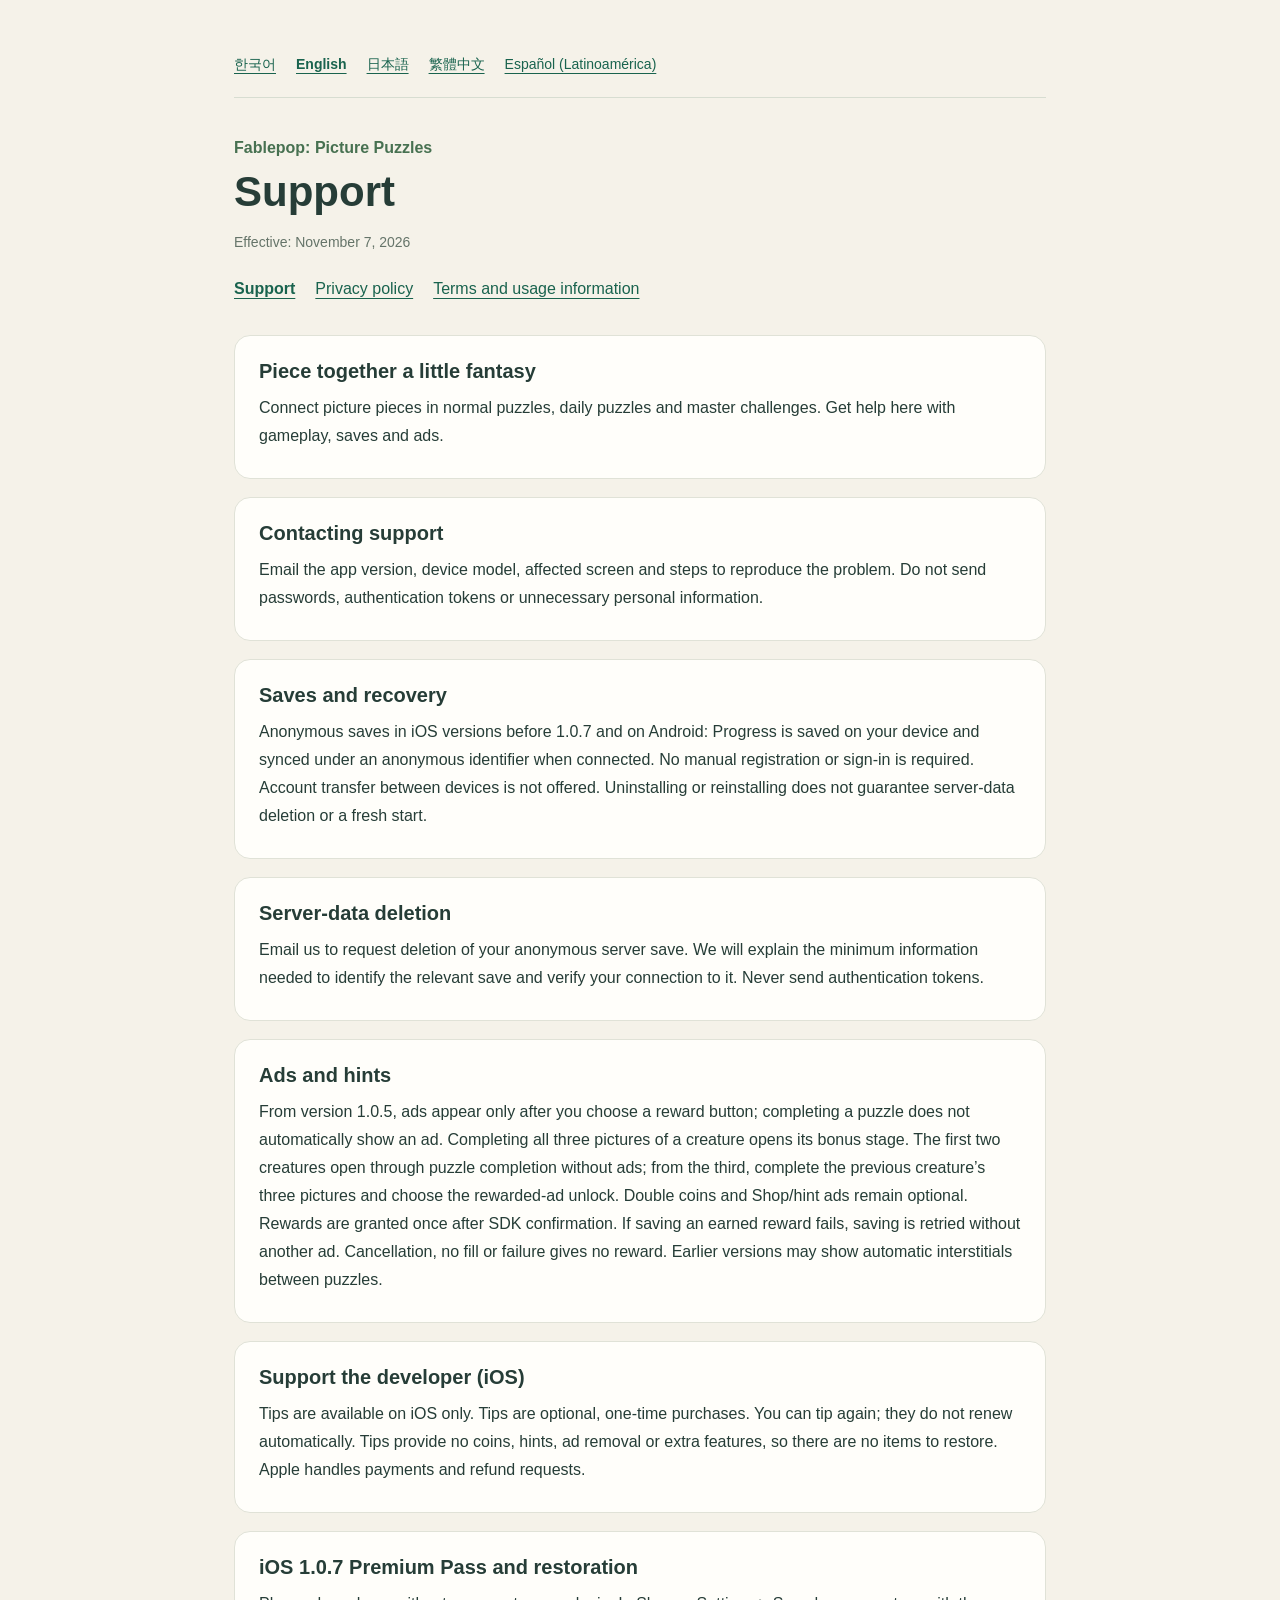
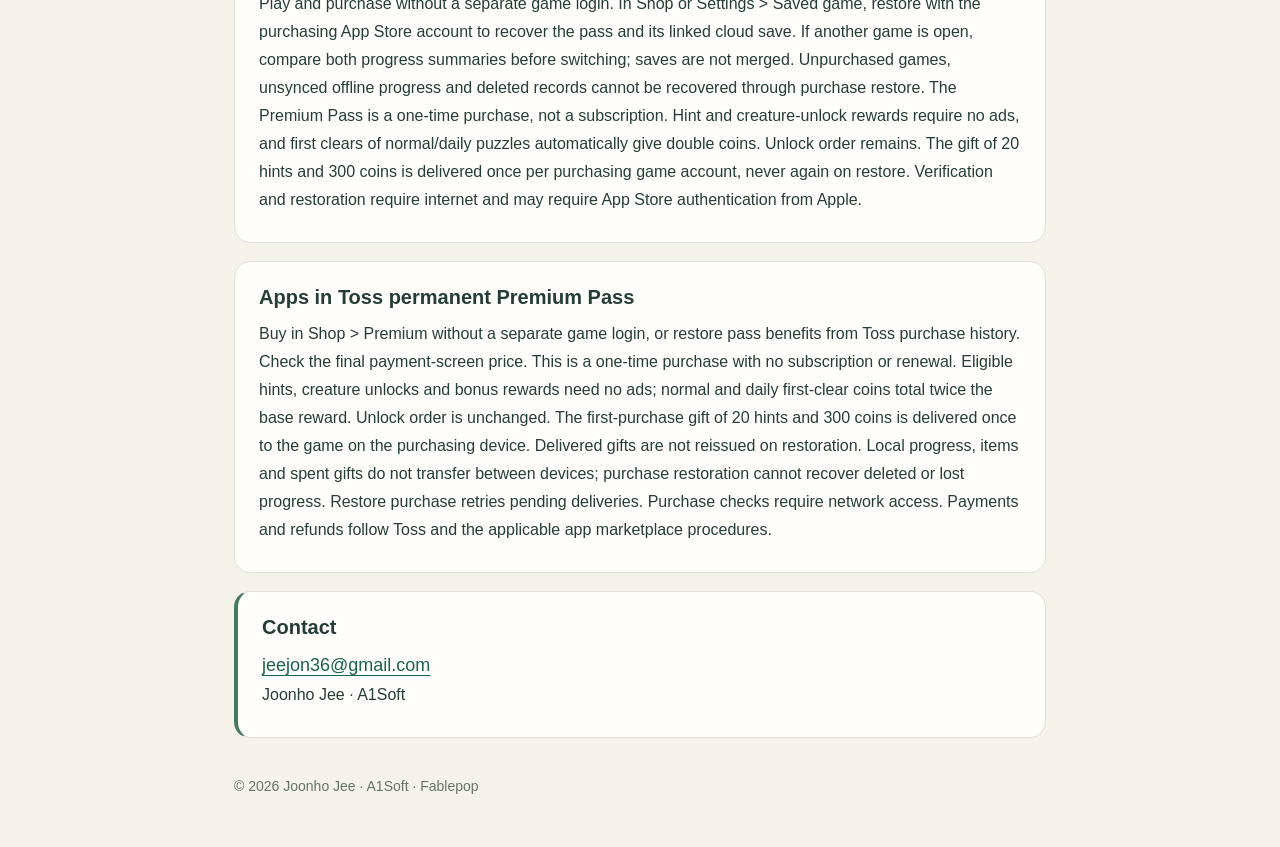
==== commit 3a2a383b: "Clarify login-free Fablepop Toss purchase and device-local restoration" ====
--- a/fablepop/index.html
+++ b/fablepop/index.html
@@ -1,6 +1,6 @@
 <!doctype html>
-<html lang="en"><head><meta charset="utf-8"><meta name="viewport" content="width=device-width,initial-scale=1"><meta name="description" content="Fablepop: Picture Puzzles — support, privacy and usage information"><title>Fablepop · Support</title><script>const languages=["ko","en","ja","zh-Hant","es-419"];let language=new URLSearchParams(location.search).get('lang');if(!languages.includes(language)){const n=navigator.language.toLowerCase();language=n.startsWith('ko')?'ko':n.startsWith('ja')?'ja':n.startsWith('zh')?'zh-Hant':n.startsWith('es')?'es-419':'en';}document.documentElement.lang=language;</script><link rel="stylesheet" href="./style.css"></head><body><main><nav class="languages" aria-label="Language"><a lang="ko" href="?lang=ko">한국어</a><a lang="en" href="?lang=en">English</a><a lang="ja" href="?lang=ja">日本語</a><a lang="zh-Hant" href="?lang=zh-Hant">繁體中文</a><a lang="es-419" href="?lang=es-419">Español (Latinoamérica)</a></nav><article data-lang="ko" lang="ko"><p class="brand">페이블팝 그림퍼즐</p><h1>고객지원</h1><p class="date">시행일: 2026년 11월 7일</p><nav aria-label="페이블팝 그림퍼즐"><a aria-current="page" href="./?lang=ko">고객지원</a><a  href="./privacy/?lang=ko">개인정보처리방침</a><a  href="./terms/?lang=ko">이용약관 및 안내</a></nav><section><h2>귀여운 환수와 완성하는 그림 이야기</h2><p>그림 조각을 연결하며 일반 퍼즐, 일일 퍼즐과 마스터 도전을 즐겨 보세요. 이 페이지에서 게임 이용, 저장 데이터와 광고 관련 도움을 받을 수 있습니다.</p></section><section><h2>문의할 때 알려 주세요</h2><p>앱 버전, 기기 모델, 문제가 발생한 화면과 재현 순서를 문의 이메일로 보내 주세요. 비밀번호, 인증 토큰이나 불필요한 개인정보는 보내지 마세요.</p></section><section><h2>진행도 저장과 복구</h2><p>iOS 1.0.7 이전 버전과 Android의 익명 저장: 별도 회원가입이나 로그인 입력 없이 진행도를 기기에 저장하고, 연결 가능할 때 익명 식별자로 서버와 동기화합니다. 다른 기기로의 계정 이전 기능은 없습니다. 앱 삭제·재설치만으로 서버 데이터 삭제나 진행도 초기화가 보장되지 않습니다.</p></section><section><h2>서버 데이터 삭제 요청</h2><p>서버의 익명 저장 데이터 삭제를 원하면 이메일로 문의해 주세요. 해당 저장 데이터와 요청자의 관계를 확인하는 데 필요한 최소한의 정보를 안내합니다. 인증 토큰은 보내지 마세요.</p></section><section><h2>광고와 힌트</h2><p>1.0.5부터 광고는 이용자가 보상 버튼을 직접 선택할 때만 표시됩니다. 퍼즐 완료만으로 자동 광고가 나오지 않습니다. 각 환수의 그림 3장을 완성하면 보너스 판이 열립니다. 첫 두 환수는 이전 그림을 완료하면 광고 없이 열리고, 세 번째부터는 이전 환수의 그림 3장을 완료한 뒤 광고를 선택해 해금합니다. 2배 코인 보상과 상점·힌트 광고도 선택 사항입니다. SDK가 보상 조건 충족을 확인하면 한 번 지급하며, 보상을 얻은 뒤 저장에 실패하면 광고를 다시 보지 않고 저장을 재시도합니다. 취소·광고 없음·실패 시 보상은 지급되지 않습니다. 이전 버전에는 퍼즐 사이에 자동 전면 광고가 있을 수 있습니다.</p></section><section><h2>개발자 후원하기 (iOS)</h2><p>후원 결제는 iOS에서만 제공됩니다. 자발적인 일회성 후원입니다. 자동 갱신되지 않으며 반복 후원할 수 있어요. 코인·힌트·광고 제거·추가 기능은 제공하지 않아 복원할 아이템이 없습니다. 결제와 환불 요청은 Apple을 통해 처리됩니다.</p></section><section><h2>iOS 1.0.7 프리미엄 패스와 구매 복원</h2><p>별도 게임 로그인 없이 플레이하고 구매합니다. 상점 또는 설정 &gt; 게임 기록 관리에서 같은 App Store 계정으로 구매를 복원하면 프리미엄 혜택과 해당 구매에 연결된 서버 저장을 불러옵니다. 다른 게임 기록이 열려 있으면 양쪽 진행도를 확인한 뒤 전환하며 기록을 합치지 않습니다. 구매 전 기록, 아직 동기화되지 않은 오프라인 진행 및 삭제한 게임 기록은 구매 복원으로 찾을 수 없습니다. 프리미엄 패스는 구독이 아닌 일회성 상품입니다. 광고 없이 힌트·환수 해금 보상을 받고 일반·일일 첫 클리어 코인을 자동으로 2배 받습니다. 환수 해금 순서는 유지됩니다. 힌트 20개와 코인 300개는 구매 게임 계정에 한 번 지급하며 복원 시 다시 지급하지 않습니다. 구매 확인·복원에는 인터넷과 Apple의 App Store 인증이 필요할 수 있습니다.</p></section><section><h2>앱인토스 프리미엄 영구 패스</h2><p>상점의 프리미엄에서 토스 로그인 후 일회성 패스를 구매하거나 복원합니다. 결제 화면의 최종 가격을 확인해 주세요. 광고 없이 힌트·환수 해금·보너스 보상을 받고 일반·일일 퍼즐의 첫 클리어 코인을 자동으로 2배 받습니다. 환수 해금 순서는 유지됩니다. 힌트 20개와 코인 300개는 한 번만 지급하며 복원이나 서버 기록 삭제 후 재연결해도 다시 지급하지 않습니다. 구매 확인·복원과 서버 기록 동기화에는 인터넷 및 토스 로그인이 필요합니다. 다른 기록으로 전환할 때 진행도를 비교하며 합치지 않습니다. 삭제했거나 동기화되지 않은 기록은 복원할 수 없습니다. 자동 갱신되지 않으며 결제·환불은 토스 및 해당 앱 마켓의 절차를 따릅니다.</p></section><section><h2>앱인토스 연결 해제와 서버 기록 삭제</h2><p>상점 &gt; 프리미엄에서 토스 연결 해제 또는 서버 기록 삭제를 선택하고 토스에서 본인을 확인합니다. 연결 해제는 로그인 세션을 폐기하고 서버 게임 기록은 보존합니다. 토스 설정에서의 연결 해제·약관 철회·탈퇴 알림도 세션을 폐기합니다. 서버 기록 삭제는 서버 게임 저장과 세션을 삭제하며 기기의 진행도와 원본 백업은 남깁니다. 나중에 연결하면 확인 후 기기 기록을 다시 업로드할 수 있습니다. 구매 복원·중복 선물 방지에 필요한 계정 해시, 주문 및 지급 기록은 남습니다. 이 기능은 구매 환불이 아니며 삭제한 서버 진행은 복원할 수 없습니다. 나머지 정보의 삭제·권리 행사 요청은 jeejon36@gmail.com으로 문의해 주세요.</p></section><section class="contact"><h2>문의</h2><a href="mailto:jeejon36@gmail.com">jeejon36@gmail.com</a><p>지준호(Joonho Jee) · A1Soft</p></section></article>
-<article data-lang="en" lang="en"><p class="brand">Fablepop: Picture Puzzles</p><h1>Support</h1><p class="date">Effective: November 7, 2026</p><nav aria-label="Fablepop: Picture Puzzles"><a aria-current="page" href="./?lang=en">Support</a><a  href="./privacy/?lang=en">Privacy policy</a><a  href="./terms/?lang=en">Terms and usage information</a></nav><section><h2>Piece together a little fantasy</h2><p>Connect picture pieces in normal puzzles, daily puzzles and master challenges. Get help here with gameplay, saves and ads.</p></section><section><h2>Contacting support</h2><p>Email the app version, device model, affected screen and steps to reproduce the problem. Do not send passwords, authentication tokens or unnecessary personal information.</p></section><section><h2>Saves and recovery</h2><p>Anonymous saves in iOS versions before 1.0.7 and on Android: Progress is saved on your device and synced under an anonymous identifier when connected. No manual registration or sign-in is required. Account transfer between devices is not offered. Uninstalling or reinstalling does not guarantee server-data deletion or a fresh start.</p></section><section><h2>Server-data deletion</h2><p>Email us to request deletion of your anonymous server save. We will explain the minimum information needed to identify the relevant save and verify your connection to it. Never send authentication tokens.</p></section><section><h2>Ads and hints</h2><p>From version 1.0.5, ads appear only after you choose a reward button; completing a puzzle does not automatically show an ad. Completing all three pictures of a creature opens its bonus stage. The first two creatures open through puzzle completion without ads; from the third, complete the previous creature’s three pictures and choose the rewarded-ad unlock. Double coins and Shop/hint ads remain optional. Rewards are granted once after SDK confirmation. If saving an earned reward fails, saving is retried without another ad. Cancellation, no fill or failure gives no reward. Earlier versions may show automatic interstitials between puzzles.</p></section><section><h2>Support the developer (iOS)</h2><p>Tips are available on iOS only. Tips are optional, one-time purchases. You can tip again; they do not renew automatically. Tips provide no coins, hints, ad removal or extra features, so there are no items to restore. Apple handles payments and refund requests.</p></section><section><h2>iOS 1.0.7 Premium Pass and restoration</h2><p>Play and purchase without a separate game login. In Shop or Settings &gt; Saved game, restore with the purchasing App Store account to recover the pass and its linked cloud save. If another game is open, compare both progress summaries before switching; saves are not merged. Unpurchased games, unsynced offline progress and deleted records cannot be recovered through purchase restore. The Premium Pass is a one-time purchase, not a subscription. Hint and creature-unlock rewards require no ads, and first clears of normal/daily puzzles automatically give double coins. Unlock order remains. The gift of 20 hints and 300 coins is delivered once per purchasing game account, never again on restore. Verification and restoration require internet and may require App Store authentication from Apple.</p></section><section><h2>Apps in Toss permanent Premium Pass</h2><p>In Shop &gt; Premium, sign in with Toss to buy or restore the one-time pass. Check the final price on the payment screen. Receive eligible hints, creature unlocks and bonus rewards without ads, and automatically double coins for the first normal or daily puzzle clear. Unlock order stays the same. The gift of 20 hints and 300 coins is delivered once; restoring or reconnecting after cloud deletion does not grant it again. Verification, restoration and cloud sync require internet and Toss login. Compare progress before switching games; saves are not merged. Deleted or unsynced progress cannot be restored. There is no automatic renewal. Payments and refunds follow Toss and the applicable app marketplace procedures.</p></section><section><h2>Apps in Toss unlinking and cloud-save deletion</h2><p>In Shop &gt; Premium, choose Unlink Toss or Delete server save and verify yourself with Toss. Unlinking revokes sessions but retains the cloud game. Notifications of unlinking, consent withdrawal or Toss withdrawal also revoke sessions. Delete server save removes the cloud game and sessions, while local progress and original backups remain. A later connection may upload local progress again after confirmation. Account hashes, order and gift records remain for purchase restoration and duplicate prevention. This does not refund purchases, and deleted cloud progress cannot be restored. Contact jeejon36@gmail.com for other deletion or privacy-rights requests.</p></section><section class="contact"><h2>Contact</h2><a href="mailto:jeejon36@gmail.com">jeejon36@gmail.com</a><p>Joonho Jee · A1Soft</p></section></article>
-<article data-lang="ja" lang="ja"><p class="brand">フェイブルポップ：絵合わせパズル</p><h1>サポート</h1><p class="date">施行日: 2026年11月7日</p><nav aria-label="フェイブルポップ：絵合わせパズル"><a aria-current="page" href="./?lang=ja">サポート</a><a  href="./privacy/?lang=ja">プライバシーポリシー</a><a  href="./terms/?lang=ja">利用規約・利用案内</a></nav><section><h2>幻獣たちの小さな物語</h2><p>絵のピースをつなぎ、通常・デイリー・マスターパズルを楽しめます。ゲーム、保存データ、広告についてはこちらへお問い合わせください。</p></section><section><h2>お問い合わせの際に</h2><p>アプリのバージョン、端末モデル、問題の画面と再現手順をメールでお知らせください。パスワード、認証トークン、不要な個人情報は送らないでください。</p></section><section><h2>保存と復元</h2><p>iOS 1.0.7より前のバージョンとAndroidの匿名保存：進行状況は端末に保存され、接続時に匿名識別子でサーバーと同期します。登録・ログイン情報の入力や別端末へのアカウント移行は提供していません。削除・再インストールだけではサーバーデータの削除や初期化は保証されません。サーバーデータの削除はメールでご依頼ください。対象の保存データとの関係を確認するために必要な最小限の情報をご案内します。</p></section><section><h2>広告とヒント</h2><p>1.0.5以降、広告は報酬ボタンを自分で選んだ場合にのみ表示され、パズルのクリアだけでは自動表示されません。幻獣の絵3枚を完成するとボーナスステージが開きます。最初の2体は前の絵を完成すると広告なしで開き、3体目以降は前の幻獣の絵3枚を完成した後、報酬広告を選んで解放します。コイン2倍やショップ・ヒントの広告も任意です。SDKが条件達成を確認すると報酬を1回付与します。獲得後の保存に失敗した場合は広告を再視聴せず保存を再試行します。キャンセル・広告なし・失敗では報酬は付与されません。旧バージョンではパズル間に自動広告が表示される場合があります。</p></section><section><h2>開発者を応援する (iOS)</h2><p>開発者支援の購入は iOS のみで提供されます。任意の一度きりの応援です。繰り返し購入できますが、自動更新はありません。コイン、ヒント、広告削除、追加機能は付かないため、復元するアイテムはありません。決済と返金申請はAppleが処理します。</p></section><section><h2>iOS 1.0.7 プレミアムパスと購入の復元</h2><p>ゲーム専用のログインなしでプレイ・購入できます。ショップまたは設定のゲーム記録管理から、購入時と同じApp Storeアカウントで特典と購入に紐づくサーバー保存を復元します。別のゲームを開いている場合は両方の進行を確認してから切り替え、記録は統合しません。未購入のゲーム、未同期のオフライン進行、削除済みの記録は復元できません。パスは一度きりの購入で、サブスクリプションではありません。広告なしでヒント・幻獣解放の報酬を受け取り、通常・デイリーの初回クリアコインが自動で2倍になります。解放順序は維持されます。ヒント20個とコイン300枚は購入ゲームアカウントに一度だけ付与し、復元では再付与しません。確認・復元にはインターネットが必要で、AppleによるApp Store認証を求められる場合があります。</p></section><section><h2>Apps in Toss プレミアム永久パス</h2><p>ショップ &gt; プレミアムでTossにログインし、買い切りパスを購入・復元できます。決済画面の最終価格をご確認ください。対象のヒント・幻獣解放・ボーナス報酬を広告なしで受け取り、通常・デイリーパズルの初回クリアコインが自動で2倍になります。解放順序は変わりません。ヒント20個とコイン300個は一度だけ付与され、復元やサーバー記録削除後の再接続では再付与されません。購入確認・復元・同期にはインターネットとTossログインが必要です。記録の切り替え前に進行状況を比較し、結合はしません。削除済み・未同期の進行は復元できません。自動更新はなく、決済・返金はTossと該当アプリストアの手続きに従います。</p></section><section><h2>Apps in Toss の連携解除とサーバー記録削除</h2><p>ショップ &gt; プレミアムでToss連携解除またはサーバー記録削除を選び、Tossで本人確認します。連携解除はセッションを無効化し、サーバーのゲームは残します。Toss設定での連携解除・同意撤回・退会通知でもセッションを無効化します。サーバー記録削除はクラウド保存とセッションを削除しますが、端末の進行と元のバックアップは残ります。再接続時に確認後、端末の記録を再送信できます。復元・重複付与防止用のハッシュ・注文・特典記録は残ります。購入の返金ではなく、削除した進行は復元できません。その他の削除・権利行使はjeejon36@gmail.comにお問い合わせください。</p></section><section class="contact"><h2>お問い合わせ</h2><a href="mailto:jeejon36@gmail.com">jeejon36@gmail.com</a><p>Joonho Jee · A1Soft</p></section></article>
-<article data-lang="zh-Hant" lang="zh-Hant"><p class="brand">Fablepop：拼圖物語</p><h1>客戶支援</h1><p class="date">生效日期：2026年11月7日</p><nav aria-label="Fablepop：拼圖物語"><a aria-current="page" href="./?lang=zh-Hant">客戶支援</a><a  href="./privacy/?lang=zh-Hant">隱私權政策</a><a  href="./terms/?lang=zh-Hant">使用條款與說明</a></nav><section><h2>拼出幻獸的小小故事</h2><p>連接圖片碎片，體驗一般、每日與大師拼圖。遊戲、存檔或廣告問題可透過下方信箱聯絡我們。</p></section><section><h2>聯絡時請提供</h2><p>請說明應用程式版本、裝置型號、發生問題的畫面與重現步驟。請勿傳送密碼、驗證權杖或不必要的個人資料。</p></section><section><h2>存檔與復原</h2><p>iOS 1.0.7之前的版本與Android匿名儲存：進度儲存在裝置上，連線時以匿名識別碼與伺服器同步。無須輸入註冊或登入資料，目前不提供跨裝置帳號移轉。移除或重新安裝並不保證刪除伺服器資料或重新開始。如需刪除伺服器存檔，請寄信，我們會說明辨識存檔與確認關係所需的最少資訊。</p></section><section><h2>廣告與提示</h2><p>自1.0.5起，只有主動選擇獎勵按鈕才會顯示廣告，完成拼圖不會自動跳出廣告。完成同一幻獸的3張圖片可解鎖獎勵關卡。前兩隻幻獸只需完成前面的拼圖；第三隻起，完成前一隻幻獸的3張圖片後，可選擇觀看獎勵廣告解鎖。雙倍金幣及商店、提示廣告也由你選擇。SDK確認符合條件後只發放一次獎勵。獲得獎勵後若儲存失敗，會重試儲存而不要求再看廣告。取消、沒有廣告或失敗不會獲得獎勵。舊版本可能在拼圖之間自動顯示插頁廣告。</p></section><section><h2>支持開發者 (iOS)</h2><p>贊助付款僅在 iOS 提供。這是自願的一次性支持，可重複購買，不會自動續訂。不提供金幣、提示、移除廣告或額外功能，因此沒有可回復的道具。付款及退款申請由Apple處理。</p></section><section><h2>iOS 1.0.7高級通行證與回復購買</h2><p>無須另外登入遊戲即可遊玩與購買。在商店或設定的遊戲紀錄管理中，使用購買時的App Store帳號回復權益及該筆購買連結的雲端存檔。若目前開啟另一份遊戲，請先比較兩份進度再切換，存檔不會合併。未購買的遊戲、尚未同步的離線進度及已刪除紀錄無法透過購買回復。通行證為一次性購買而非訂閱，可免廣告領取提示與幻獸解鎖獎勵，一般及每日首次通關金幣自動加倍。解鎖順序不變。20個提示與300枚金幣每個購買遊戲帳號限領一次，回復不會重複發放。確認與回復需要網路，Apple可能要求App Store驗證。</p></section><section><h2>Apps in Toss 永久進階通行證</h2><p>在商店 &gt; 進階通行證登入Toss，即可購買或恢復一次性通行證。請確認付款畫面的最終價格。可免廣告取得適用的提示、幻獸解鎖及獎勵，一般與每日拼圖首次通關金幣自動加倍。解鎖順序不變。20個提示與300枚金幣僅發放一次，恢復購買或刪除伺服器記錄後重新連線不會再次發放。驗證、恢復與雲端同步需要網路及Toss登入。切換記錄前會比較進度，不會合併。已刪除或未同步的進度無法恢復。不會自動續訂；付款與退款依Toss及適用應用程式商店的程序處理。</p></section><section><h2>Apps in Toss 解除連結與刪除伺服器記錄</h2><p>在商店 &gt; 進階通行證選擇解除Toss連結或刪除伺服器記錄，並透過Toss驗證本人。解除連結會撤銷工作階段，保留雲端遊戲。收到Toss解除連結、撤回同意或註銷通知時也會撤銷工作階段。刪除伺服器記錄會刪除雲端存檔及工作階段，裝置進度與原始備份仍保留。日後重新連線確認後可再次上傳裝置記錄。恢復購買及防止重複贈禮所需的雜湊、訂單與發放記錄仍保留。此操作不會退款，刪除的雲端進度無法恢復。其他刪除或權利請求請聯絡jeejon36@gmail.com。</p></section><section class="contact"><h2>聯絡我們</h2><a href="mailto:jeejon36@gmail.com">jeejon36@gmail.com</a><p>Joonho Jee · A1Soft</p></section></article>
-<article data-lang="es-419" lang="es-419"><p class="brand">Fablepop: Rompecabezas</p><h1>Ayuda</h1><p class="date">Vigente desde el 7 de noviembre de 2026</p><nav aria-label="Fablepop: Rompecabezas"><a aria-current="page" href="./?lang=es-419">Ayuda</a><a  href="./privacy/?lang=es-419">Política de privacidad</a><a  href="./terms/?lang=es-419">Términos e información de uso</a></nav><section><h2>Arma pequeñas historias de fantasía</h2><p>Une piezas en rompecabezas normales, diarios y desafíos de maestro. Aquí puedes pedir ayuda sobre el juego, los datos guardados y los anuncios.</p></section><section><h2>Al contactarnos</h2><p>Envía por correo la versión de la app, el modelo del dispositivo, la pantalla afectada y los pasos para reproducir el problema. No envíes contraseñas, tokens de autenticación ni datos personales innecesarios.</p></section><section><h2>Guardado y recuperación</h2><p>Guardados anónimos en versiones de iOS anteriores a 1.0.7 y en Android: El progreso se guarda en tu dispositivo y se sincroniza con un identificador anónimo cuando hay conexión. No se requiere registro ni ingreso manual. No ofrecemos transferencia de cuentas entre dispositivos. Desinstalar o reinstalar no garantiza eliminar los datos del servidor ni empezar de cero. Para pedir su eliminación, escríbenos; te indicaremos la información mínima para identificar el guardado y verificar tu relación con él.</p></section><section><h2>Anuncios y pistas</h2><p>Desde la versión 1.0.5, los anuncios aparecen solo al elegir un botón de recompensa; completar un rompecabezas no muestra anuncios automáticamente. Completar las tres imágenes de una criatura abre su nivel de bonificación. Las primeras dos criaturas se abren al completar las imágenes anteriores, sin anuncios. Desde la tercera, completa las tres imágenes de la criatura anterior y elige el anuncio con recompensa para desbloquearla. Duplicar monedas y los anuncios de tienda o pistas siguen siendo opcionales. La recompensa se entrega una vez tras la confirmación del SDK. Si falla el guardado de una recompensa ganada, se reintenta sin otro anuncio. Cancelar, no tener anuncios disponibles o un error no otorga recompensas. Versiones anteriores pueden mostrar intersticiales automáticos entre rompecabezas.</p></section><section><h2>Apoya al desarrollador (iOS)</h2><p>Las propinas están disponibles solo en iOS. Las propinas son opcionales y de pago único. Puedes volver a apoyar; no se renuevan automáticamente. No incluyen monedas, pistas, eliminación de anuncios ni funciones adicionales, así que no hay objetos que restaurar. Apple procesa los pagos y las solicitudes de reembolso.</p></section><section><h2>Pase Premium y restauración en iOS 1.0.7</h2><p>Juega y compra sin iniciar sesión por separado en el juego. En la tienda o Ajustes &gt; Partida guardada, restaura con la cuenta de App Store que compró el pase para recuperar los beneficios y su guardado en la nube. Si tienes otra partida abierta, compara ambos progresos antes de cambiar; no se combinan. No se recuperan partidas sin compra, progreso sin sincronizar ni registros eliminados. El pase es de pago único, no una suscripción. Ofrece pistas y desbloqueos sin anuncios y duplica las monedas de la primera victoria normal o diaria. Se mantiene el orden de desbloqueo. Las 20 pistas y 300 monedas se entregan una sola vez por cuenta compradora, nunca otra vez al restaurar. La verificación y restauración requieren internet y Apple puede pedir autenticación de App Store.</p></section><section><h2>Pase Premium permanente de Apps in Toss</h2><p>En Tienda &gt; Premium, inicia sesión con Toss para comprar o restaurar el pase de pago único. Revisa el precio final en la pantalla de pago. Recibe pistas, desbloqueos y recompensas elegibles sin anuncios, y el doble de monedas en la primera victoria normal o diaria. Se conserva el orden de desbloqueo. Las 20 pistas y 300 monedas se entregan una sola vez, sin repetirse al restaurar o reconectar después de borrar el guardado del servidor. Verificar, restaurar y sincronizar requiere internet e inicio de sesión con Toss. Compara el progreso antes de cambiar de partida; no se combinan. No se recuperan registros eliminados ni progreso sin sincronizar. No hay renovación automática. Pagos y reembolsos siguen los procedimientos de Toss y de la tienda de aplicaciones correspondiente.</p></section><section><h2>Desvinculación y eliminación del guardado de Apps in Toss</h2><p>En Tienda &gt; Premium elige Desvincular Toss o Eliminar guardado del servidor y verifica tu identidad con Toss. Desvincular revoca las sesiones y conserva la partida en la nube. Los avisos de desvinculación, retirada del consentimiento o baja de Toss también revocan sesiones. Eliminar guardado del servidor borra la partida en la nube y las sesiones, pero conserva el progreso local y las copias originales. Al reconectar podrás subir el progreso local tras confirmarlo. Permanecen los hashes, pedidos y entregas necesarios para restaurar compras y evitar regalos duplicados. No se reembolsan compras ni se recupera el progreso borrado. Para otras solicitudes de eliminación o derechos, escribe a jeejon36@gmail.com.</p></section><section class="contact"><h2>Contacto</h2><a href="mailto:jeejon36@gmail.com">jeejon36@gmail.com</a><p>Joonho Jee · A1Soft</p></section></article><footer>© 2026 Joonho Jee · A1Soft · Fablepop</footer></main><script>document.title=document.querySelector('[data-lang="'+language+'"] h1').textContent+' · Fablepop';document.querySelectorAll('.languages a').forEach(a=>{if(a.lang===language)a.setAttribute('aria-current','true');});</script></body></html>
+<html lang="en"><head><meta charset="utf-8"><meta name="viewport" content="width=device-width,initial-scale=1"><meta name="description" content="Fablepop: Picture Puzzles — support, privacy and usage information"><title>Fablepop · Support</title><script>const languages=["ko","en","ja","zh-Hant","es-419"];let language=new URLSearchParams(location.search).get('lang');if(!languages.includes(language)){const n=navigator.language.toLowerCase();language=n.startsWith('ko')?'ko':n.startsWith('ja')?'ja':n.startsWith('zh')?'zh-Hant':n.startsWith('es')?'es-419':'en';}document.documentElement.lang=language;</script><link rel="stylesheet" href="./style.css"></head><body><main><nav class="languages" aria-label="Language"><a lang="ko" href="?lang=ko">한국어</a><a lang="en" href="?lang=en">English</a><a lang="ja" href="?lang=ja">日本語</a><a lang="zh-Hant" href="?lang=zh-Hant">繁體中文</a><a lang="es-419" href="?lang=es-419">Español (Latinoamérica)</a></nav><article data-lang="ko" lang="ko"><p class="brand">페이블팝 그림퍼즐</p><h1>고객지원</h1><p class="date">시행일: 2026년 11월 7일</p><nav aria-label="페이블팝 그림퍼즐"><a aria-current="page" href="./?lang=ko">고객지원</a><a  href="./privacy/?lang=ko">개인정보처리방침</a><a  href="./terms/?lang=ko">이용약관 및 안내</a></nav><section><h2>귀여운 환수와 완성하는 그림 이야기</h2><p>그림 조각을 연결하며 일반 퍼즐, 일일 퍼즐과 마스터 도전을 즐겨 보세요. 이 페이지에서 게임 이용, 저장 데이터와 광고 관련 도움을 받을 수 있습니다.</p></section><section><h2>문의할 때 알려 주세요</h2><p>앱 버전, 기기 모델, 문제가 발생한 화면과 재현 순서를 문의 이메일로 보내 주세요. 비밀번호, 인증 토큰이나 불필요한 개인정보는 보내지 마세요.</p></section><section><h2>진행도 저장과 복구</h2><p>iOS 1.0.7 이전 버전과 Android의 익명 저장: 별도 회원가입이나 로그인 입력 없이 진행도를 기기에 저장하고, 연결 가능할 때 익명 식별자로 서버와 동기화합니다. 다른 기기로의 계정 이전 기능은 없습니다. 앱 삭제·재설치만으로 서버 데이터 삭제나 진행도 초기화가 보장되지 않습니다.</p></section><section><h2>서버 데이터 삭제 요청</h2><p>서버의 익명 저장 데이터 삭제를 원하면 이메일로 문의해 주세요. 해당 저장 데이터와 요청자의 관계를 확인하는 데 필요한 최소한의 정보를 안내합니다. 인증 토큰은 보내지 마세요.</p></section><section><h2>광고와 힌트</h2><p>1.0.5부터 광고는 이용자가 보상 버튼을 직접 선택할 때만 표시됩니다. 퍼즐 완료만으로 자동 광고가 나오지 않습니다. 각 환수의 그림 3장을 완성하면 보너스 판이 열립니다. 첫 두 환수는 이전 그림을 완료하면 광고 없이 열리고, 세 번째부터는 이전 환수의 그림 3장을 완료한 뒤 광고를 선택해 해금합니다. 2배 코인 보상과 상점·힌트 광고도 선택 사항입니다. SDK가 보상 조건 충족을 확인하면 한 번 지급하며, 보상을 얻은 뒤 저장에 실패하면 광고를 다시 보지 않고 저장을 재시도합니다. 취소·광고 없음·실패 시 보상은 지급되지 않습니다. 이전 버전에는 퍼즐 사이에 자동 전면 광고가 있을 수 있습니다.</p></section><section><h2>개발자 후원하기 (iOS)</h2><p>후원 결제는 iOS에서만 제공됩니다. 자발적인 일회성 후원입니다. 자동 갱신되지 않으며 반복 후원할 수 있어요. 코인·힌트·광고 제거·추가 기능은 제공하지 않아 복원할 아이템이 없습니다. 결제와 환불 요청은 Apple을 통해 처리됩니다.</p></section><section><h2>iOS 1.0.7 프리미엄 패스와 구매 복원</h2><p>별도 게임 로그인 없이 플레이하고 구매합니다. 상점 또는 설정 &gt; 게임 기록 관리에서 같은 App Store 계정으로 구매를 복원하면 프리미엄 혜택과 해당 구매에 연결된 서버 저장을 불러옵니다. 다른 게임 기록이 열려 있으면 양쪽 진행도를 확인한 뒤 전환하며 기록을 합치지 않습니다. 구매 전 기록, 아직 동기화되지 않은 오프라인 진행 및 삭제한 게임 기록은 구매 복원으로 찾을 수 없습니다. 프리미엄 패스는 구독이 아닌 일회성 상품입니다. 광고 없이 힌트·환수 해금 보상을 받고 일반·일일 첫 클리어 코인을 자동으로 2배 받습니다. 환수 해금 순서는 유지됩니다. 힌트 20개와 코인 300개는 구매 게임 계정에 한 번 지급하며 복원 시 다시 지급하지 않습니다. 구매 확인·복원에는 인터넷과 Apple의 App Store 인증이 필요할 수 있습니다.</p></section><section><h2>앱인토스 프리미엄 영구 패스</h2><p>별도 게임 로그인 없이 상점 &gt; 프리미엄에서 구매하거나 토스 구매 내역으로 패스 혜택을 복원합니다. 최종 가격은 결제 화면에서 확인합니다. 구독·자동 갱신 없는 일회성 상품입니다. 기존 광고 자격을 충족한 힌트·환수 해금·추가 보상을 광고 없이 받고, 일반·일일 퍼즐 첫 클리어 코인은 기본 보상 포함 총 2배입니다. 해금 순서는 유지됩니다. 첫 구매 선물 힌트 20개와 코인 300개는 구매를 완료한 기기의 게임에 1회 지급합니다. 이미 지급된 선물은 복원 시 다시 지급하지 않습니다. 기기의 진행도·재화·사용한 선물은 다른 기기로 이전되지 않으며 삭제·분실한 진행도도 구매 복원으로 되살릴 수 없습니다. 미결 주문은 구매 복원에서 지급을 재시도합니다. 구매 내역 확인에는 네트워크가 필요하며 결제·환불은 토스 및 해당 앱 마켓의 절차를 따릅니다.</p></section><section class="contact"><h2>문의</h2><a href="mailto:jeejon36@gmail.com">jeejon36@gmail.com</a><p>지준호(Joonho Jee) · A1Soft</p></section></article>
+<article data-lang="en" lang="en"><p class="brand">Fablepop: Picture Puzzles</p><h1>Support</h1><p class="date">Effective: November 7, 2026</p><nav aria-label="Fablepop: Picture Puzzles"><a aria-current="page" href="./?lang=en">Support</a><a  href="./privacy/?lang=en">Privacy policy</a><a  href="./terms/?lang=en">Terms and usage information</a></nav><section><h2>Piece together a little fantasy</h2><p>Connect picture pieces in normal puzzles, daily puzzles and master challenges. Get help here with gameplay, saves and ads.</p></section><section><h2>Contacting support</h2><p>Email the app version, device model, affected screen and steps to reproduce the problem. Do not send passwords, authentication tokens or unnecessary personal information.</p></section><section><h2>Saves and recovery</h2><p>Anonymous saves in iOS versions before 1.0.7 and on Android: Progress is saved on your device and synced under an anonymous identifier when connected. No manual registration or sign-in is required. Account transfer between devices is not offered. Uninstalling or reinstalling does not guarantee server-data deletion or a fresh start.</p></section><section><h2>Server-data deletion</h2><p>Email us to request deletion of your anonymous server save. We will explain the minimum information needed to identify the relevant save and verify your connection to it. Never send authentication tokens.</p></section><section><h2>Ads and hints</h2><p>From version 1.0.5, ads appear only after you choose a reward button; completing a puzzle does not automatically show an ad. Completing all three pictures of a creature opens its bonus stage. The first two creatures open through puzzle completion without ads; from the third, complete the previous creature’s three pictures and choose the rewarded-ad unlock. Double coins and Shop/hint ads remain optional. Rewards are granted once after SDK confirmation. If saving an earned reward fails, saving is retried without another ad. Cancellation, no fill or failure gives no reward. Earlier versions may show automatic interstitials between puzzles.</p></section><section><h2>Support the developer (iOS)</h2><p>Tips are available on iOS only. Tips are optional, one-time purchases. You can tip again; they do not renew automatically. Tips provide no coins, hints, ad removal or extra features, so there are no items to restore. Apple handles payments and refund requests.</p></section><section><h2>iOS 1.0.7 Premium Pass and restoration</h2><p>Play and purchase without a separate game login. In Shop or Settings &gt; Saved game, restore with the purchasing App Store account to recover the pass and its linked cloud save. If another game is open, compare both progress summaries before switching; saves are not merged. Unpurchased games, unsynced offline progress and deleted records cannot be recovered through purchase restore. The Premium Pass is a one-time purchase, not a subscription. Hint and creature-unlock rewards require no ads, and first clears of normal/daily puzzles automatically give double coins. Unlock order remains. The gift of 20 hints and 300 coins is delivered once per purchasing game account, never again on restore. Verification and restoration require internet and may require App Store authentication from Apple.</p></section><section><h2>Apps in Toss permanent Premium Pass</h2><p>Buy in Shop &gt; Premium without a separate game login, or restore pass benefits from Toss purchase history. Check the final payment-screen price. This is a one-time purchase with no subscription or renewal. Eligible hints, creature unlocks and bonus rewards need no ads; normal and daily first-clear coins total twice the base reward. Unlock order is unchanged. The first-purchase gift of 20 hints and 300 coins is delivered once to the game on the purchasing device. Delivered gifts are not reissued on restoration. Local progress, items and spent gifts do not transfer between devices; purchase restoration cannot recover deleted or lost progress. Restore purchase retries pending deliveries. Purchase checks require network access. Payments and refunds follow Toss and the applicable app marketplace procedures.</p></section><section class="contact"><h2>Contact</h2><a href="mailto:jeejon36@gmail.com">jeejon36@gmail.com</a><p>Joonho Jee · A1Soft</p></section></article>
+<article data-lang="ja" lang="ja"><p class="brand">フェイブルポップ：絵合わせパズル</p><h1>サポート</h1><p class="date">施行日: 2026年11月7日</p><nav aria-label="フェイブルポップ：絵合わせパズル"><a aria-current="page" href="./?lang=ja">サポート</a><a  href="./privacy/?lang=ja">プライバシーポリシー</a><a  href="./terms/?lang=ja">利用規約・利用案内</a></nav><section><h2>幻獣たちの小さな物語</h2><p>絵のピースをつなぎ、通常・デイリー・マスターパズルを楽しめます。ゲーム、保存データ、広告についてはこちらへお問い合わせください。</p></section><section><h2>お問い合わせの際に</h2><p>アプリのバージョン、端末モデル、問題の画面と再現手順をメールでお知らせください。パスワード、認証トークン、不要な個人情報は送らないでください。</p></section><section><h2>保存と復元</h2><p>iOS 1.0.7より前のバージョンとAndroidの匿名保存：進行状況は端末に保存され、接続時に匿名識別子でサーバーと同期します。登録・ログイン情報の入力や別端末へのアカウント移行は提供していません。削除・再インストールだけではサーバーデータの削除や初期化は保証されません。サーバーデータの削除はメールでご依頼ください。対象の保存データとの関係を確認するために必要な最小限の情報をご案内します。</p></section><section><h2>広告とヒント</h2><p>1.0.5以降、広告は報酬ボタンを自分で選んだ場合にのみ表示され、パズルのクリアだけでは自動表示されません。幻獣の絵3枚を完成するとボーナスステージが開きます。最初の2体は前の絵を完成すると広告なしで開き、3体目以降は前の幻獣の絵3枚を完成した後、報酬広告を選んで解放します。コイン2倍やショップ・ヒントの広告も任意です。SDKが条件達成を確認すると報酬を1回付与します。獲得後の保存に失敗した場合は広告を再視聴せず保存を再試行します。キャンセル・広告なし・失敗では報酬は付与されません。旧バージョンではパズル間に自動広告が表示される場合があります。</p></section><section><h2>開発者を応援する (iOS)</h2><p>開発者支援の購入は iOS のみで提供されます。任意の一度きりの応援です。繰り返し購入できますが、自動更新はありません。コイン、ヒント、広告削除、追加機能は付かないため、復元するアイテムはありません。決済と返金申請はAppleが処理します。</p></section><section><h2>iOS 1.0.7 プレミアムパスと購入の復元</h2><p>ゲーム専用のログインなしでプレイ・購入できます。ショップまたは設定のゲーム記録管理から、購入時と同じApp Storeアカウントで特典と購入に紐づくサーバー保存を復元します。別のゲームを開いている場合は両方の進行を確認してから切り替え、記録は統合しません。未購入のゲーム、未同期のオフライン進行、削除済みの記録は復元できません。パスは一度きりの購入で、サブスクリプションではありません。広告なしでヒント・幻獣解放の報酬を受け取り、通常・デイリーの初回クリアコインが自動で2倍になります。解放順序は維持されます。ヒント20個とコイン300枚は購入ゲームアカウントに一度だけ付与し、復元では再付与しません。確認・復元にはインターネットが必要で、AppleによるApp Store認証を求められる場合があります。</p></section><section><h2>Apps in Toss プレミアム永久パス</h2><p>別のゲームログインなしでショップ &gt; プレミアムから購入し、Tossの購入履歴からパス特典を復元できます。最終価格は決済画面で確認してください。定期購入・自動更新のない買い切り商品です。対象のヒント・幻獣解放・追加報酬を広告なしで受け取り、通常・デイリーパズル初回クリアコインは基本報酬を含め2倍です。解放順序は変わりません。初回購入のヒント20個とコイン300個は購入を完了した端末のゲームに一度だけ付与します。付与済み特典は復元しても再付与しません。端末の進行・アイテム・使用済み特典は他の端末に移行せず、削除・紛失した進行も購入復元では戻りません。未完了注文は購入復元から付与を再試行できます。購入確認にはネット接続が必要です。決済・返金はTossと該当アプリストアの手続きに従います。</p></section><section class="contact"><h2>お問い合わせ</h2><a href="mailto:jeejon36@gmail.com">jeejon36@gmail.com</a><p>Joonho Jee · A1Soft</p></section></article>
+<article data-lang="zh-Hant" lang="zh-Hant"><p class="brand">Fablepop：拼圖物語</p><h1>客戶支援</h1><p class="date">生效日期：2026年11月7日</p><nav aria-label="Fablepop：拼圖物語"><a aria-current="page" href="./?lang=zh-Hant">客戶支援</a><a  href="./privacy/?lang=zh-Hant">隱私權政策</a><a  href="./terms/?lang=zh-Hant">使用條款與說明</a></nav><section><h2>拼出幻獸的小小故事</h2><p>連接圖片碎片，體驗一般、每日與大師拼圖。遊戲、存檔或廣告問題可透過下方信箱聯絡我們。</p></section><section><h2>聯絡時請提供</h2><p>請說明應用程式版本、裝置型號、發生問題的畫面與重現步驟。請勿傳送密碼、驗證權杖或不必要的個人資料。</p></section><section><h2>存檔與復原</h2><p>iOS 1.0.7之前的版本與Android匿名儲存：進度儲存在裝置上，連線時以匿名識別碼與伺服器同步。無須輸入註冊或登入資料，目前不提供跨裝置帳號移轉。移除或重新安裝並不保證刪除伺服器資料或重新開始。如需刪除伺服器存檔，請寄信，我們會說明辨識存檔與確認關係所需的最少資訊。</p></section><section><h2>廣告與提示</h2><p>自1.0.5起，只有主動選擇獎勵按鈕才會顯示廣告，完成拼圖不會自動跳出廣告。完成同一幻獸的3張圖片可解鎖獎勵關卡。前兩隻幻獸只需完成前面的拼圖；第三隻起，完成前一隻幻獸的3張圖片後，可選擇觀看獎勵廣告解鎖。雙倍金幣及商店、提示廣告也由你選擇。SDK確認符合條件後只發放一次獎勵。獲得獎勵後若儲存失敗，會重試儲存而不要求再看廣告。取消、沒有廣告或失敗不會獲得獎勵。舊版本可能在拼圖之間自動顯示插頁廣告。</p></section><section><h2>支持開發者 (iOS)</h2><p>贊助付款僅在 iOS 提供。這是自願的一次性支持，可重複購買，不會自動續訂。不提供金幣、提示、移除廣告或額外功能，因此沒有可回復的道具。付款及退款申請由Apple處理。</p></section><section><h2>iOS 1.0.7高級通行證與回復購買</h2><p>無須另外登入遊戲即可遊玩與購買。在商店或設定的遊戲紀錄管理中，使用購買時的App Store帳號回復權益及該筆購買連結的雲端存檔。若目前開啟另一份遊戲，請先比較兩份進度再切換，存檔不會合併。未購買的遊戲、尚未同步的離線進度及已刪除紀錄無法透過購買回復。通行證為一次性購買而非訂閱，可免廣告領取提示與幻獸解鎖獎勵，一般及每日首次通關金幣自動加倍。解鎖順序不變。20個提示與300枚金幣每個購買遊戲帳號限領一次，回復不會重複發放。確認與回復需要網路，Apple可能要求App Store驗證。</p></section><section><h2>Apps in Toss 永久進階通行證</h2><p>無須另外登入遊戲，即可在商店 &gt; 進階通行證購買，或透過Toss購買記錄恢復通行證。請確認付款畫面的最終價格。此為一次性商品，無訂閱或自動續訂。適用的提示、幻獸解鎖及額外獎勵可免廣告取得；一般與每日拼圖首次通關金幣含基本獎勵共2倍。解鎖順序不變。首次購買的20個提示與300枚金幣僅發放一次至完成購買裝置的遊戲。恢復購買不會再次發放已領取贈禮。裝置進度、道具及已使用贈禮不會移轉到其他裝置；已刪除或遺失的進度無法透過購買恢復。未完成訂單可在恢復購買重試發放。確認購買需要網路。付款與退款依Toss及適用應用程式商店程序處理。</p></section><section class="contact"><h2>聯絡我們</h2><a href="mailto:jeejon36@gmail.com">jeejon36@gmail.com</a><p>Joonho Jee · A1Soft</p></section></article>
+<article data-lang="es-419" lang="es-419"><p class="brand">Fablepop: Rompecabezas</p><h1>Ayuda</h1><p class="date">Vigente desde el 7 de noviembre de 2026</p><nav aria-label="Fablepop: Rompecabezas"><a aria-current="page" href="./?lang=es-419">Ayuda</a><a  href="./privacy/?lang=es-419">Política de privacidad</a><a  href="./terms/?lang=es-419">Términos e información de uso</a></nav><section><h2>Arma pequeñas historias de fantasía</h2><p>Une piezas en rompecabezas normales, diarios y desafíos de maestro. Aquí puedes pedir ayuda sobre el juego, los datos guardados y los anuncios.</p></section><section><h2>Al contactarnos</h2><p>Envía por correo la versión de la app, el modelo del dispositivo, la pantalla afectada y los pasos para reproducir el problema. No envíes contraseñas, tokens de autenticación ni datos personales innecesarios.</p></section><section><h2>Guardado y recuperación</h2><p>Guardados anónimos en versiones de iOS anteriores a 1.0.7 y en Android: El progreso se guarda en tu dispositivo y se sincroniza con un identificador anónimo cuando hay conexión. No se requiere registro ni ingreso manual. No ofrecemos transferencia de cuentas entre dispositivos. Desinstalar o reinstalar no garantiza eliminar los datos del servidor ni empezar de cero. Para pedir su eliminación, escríbenos; te indicaremos la información mínima para identificar el guardado y verificar tu relación con él.</p></section><section><h2>Anuncios y pistas</h2><p>Desde la versión 1.0.5, los anuncios aparecen solo al elegir un botón de recompensa; completar un rompecabezas no muestra anuncios automáticamente. Completar las tres imágenes de una criatura abre su nivel de bonificación. Las primeras dos criaturas se abren al completar las imágenes anteriores, sin anuncios. Desde la tercera, completa las tres imágenes de la criatura anterior y elige el anuncio con recompensa para desbloquearla. Duplicar monedas y los anuncios de tienda o pistas siguen siendo opcionales. La recompensa se entrega una vez tras la confirmación del SDK. Si falla el guardado de una recompensa ganada, se reintenta sin otro anuncio. Cancelar, no tener anuncios disponibles o un error no otorga recompensas. Versiones anteriores pueden mostrar intersticiales automáticos entre rompecabezas.</p></section><section><h2>Apoya al desarrollador (iOS)</h2><p>Las propinas están disponibles solo en iOS. Las propinas son opcionales y de pago único. Puedes volver a apoyar; no se renuevan automáticamente. No incluyen monedas, pistas, eliminación de anuncios ni funciones adicionales, así que no hay objetos que restaurar. Apple procesa los pagos y las solicitudes de reembolso.</p></section><section><h2>Pase Premium y restauración en iOS 1.0.7</h2><p>Juega y compra sin iniciar sesión por separado en el juego. En la tienda o Ajustes &gt; Partida guardada, restaura con la cuenta de App Store que compró el pase para recuperar los beneficios y su guardado en la nube. Si tienes otra partida abierta, compara ambos progresos antes de cambiar; no se combinan. No se recuperan partidas sin compra, progreso sin sincronizar ni registros eliminados. El pase es de pago único, no una suscripción. Ofrece pistas y desbloqueos sin anuncios y duplica las monedas de la primera victoria normal o diaria. Se mantiene el orden de desbloqueo. Las 20 pistas y 300 monedas se entregan una sola vez por cuenta compradora, nunca otra vez al restaurar. La verificación y restauración requieren internet y Apple puede pedir autenticación de App Store.</p></section><section><h2>Pase Premium permanente de Apps in Toss</h2><p>Compra en Tienda &gt; Premium sin otro inicio de sesión del juego, o restaura los beneficios desde el historial de Toss. Consulta el precio final al pagar. Es un pago único sin suscripción ni renovación. Recibe pistas, desbloqueos y recompensas elegibles sin anuncios; las monedas de la primera victoria normal o diaria suman el doble del premio base. El orden de desbloqueo no cambia. Las 20 pistas y 300 monedas de la primera compra se entregan una vez a la partida del dispositivo comprador. Restaurar no repite regalos entregados. El progreso local, los objetos y regalos usados no se transfieren entre dispositivos; no se recupera progreso eliminado o perdido. Restaurar reintenta entregas pendientes. La verificación requiere internet. Pagos y reembolsos siguen los procedimientos de Toss y la tienda correspondiente.</p></section><section class="contact"><h2>Contacto</h2><a href="mailto:jeejon36@gmail.com">jeejon36@gmail.com</a><p>Joonho Jee · A1Soft</p></section></article><footer>© 2026 Joonho Jee · A1Soft · Fablepop</footer></main><script>document.title=document.querySelector('[data-lang="'+language+'"] h1').textContent+' · Fablepop';document.querySelectorAll('.languages a').forEach(a=>{if(a.lang===language)a.setAttribute('aria-current','true');});</script></body></html>
